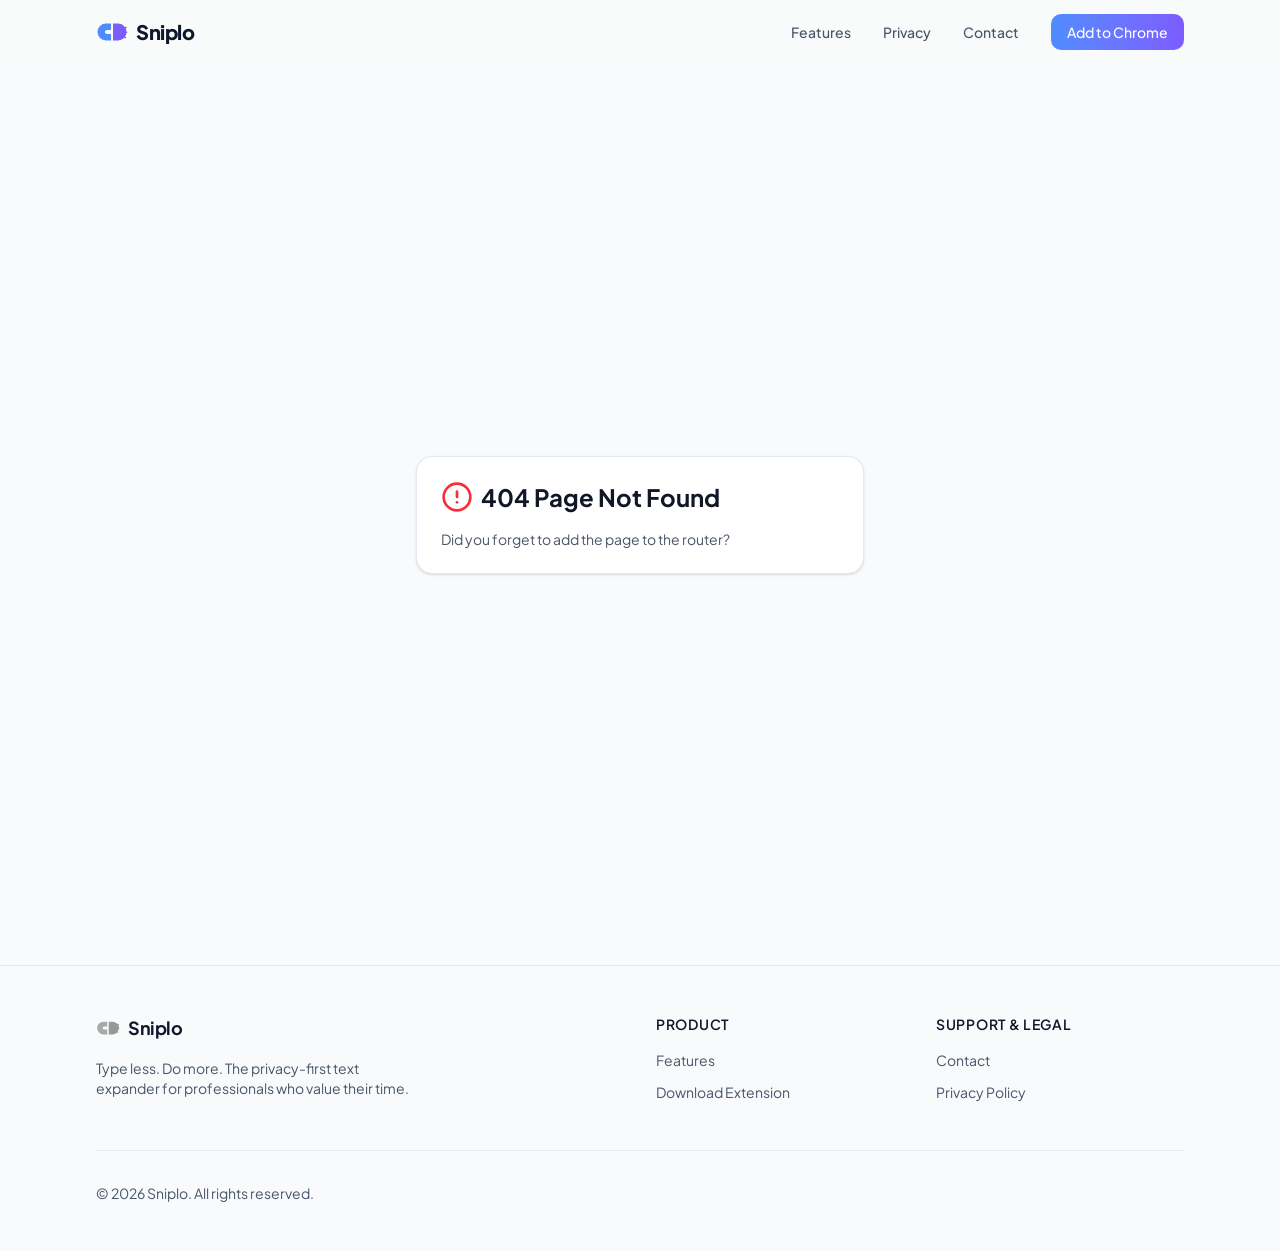
==== index.html @ 0d87cc3e "Update index.html" ====
<!DOCTYPE html>
<html lang="en">
  <head>
    <meta charset="UTF-8" />
    <meta name="viewport" content="width=device-width, initial-scale=1.0, maximum-scale=1" />
    <title>Sniplo — Type Less. Do More.</title>
    <meta name="description" content="Sniplo is a free Chrome extension that expands short text triggers into full snippets — anywhere you type on the web. Save hours of repetitive typing every week." />
    <meta name="robots" content="index, follow" />
    <meta property="og:title" content="Sniplo — Type Less. Do More." />
    <meta property="og:description" content="Sniplo is a free Chrome extension that expands short text triggers into full snippets — anywhere you type on the web." />
    <meta property="og:type" content="website" />
    <meta name="twitter:card" content="summary_large_image" />
    <meta name="twitter:title" content="Sniplo — Type Less. Do More." />
    <meta name="twitter:description" content="Free Chrome text expander. Type short triggers, get full snippets instantly." />
    <link rel="icon" href="/brand/sniplo-favicon.ico" sizes="any" />
    <link rel="icon" type="image/png" href="/brand/sniplo-favicon-32.png" sizes="32x32" />
    <link rel="icon" type="image/png" href="/brand/sniplo-favicon-16.png" sizes="16x16" />
    <script type="module" crossorigin src="/assets/index-DhRENrOq.js"></script>
    <link rel="stylesheet" crossorigin href="/assets/index-UL1Oh5yB.css">
  </head>
  <body>
    <div id="root"></div>
    <!-- Web3Forms Contact Form -->
      <form action="https://api.web3forms.com/submit" method="POST" style="display:none;" id="contact-form">
            <input type="hidden" name="access_key" value="f8fc9e05-91c5-47e6-9755-715720926aa9">
            <input type="hidden" name="subject" value="New Contact Form Submission from Sniplo">
            <input type="hidden" name="from_name" value="Sniplo Contact Form">
        <input type="hidden" name="to_email" value="snaptypesupport@gmail.com">
            <input type="email" name="email" placeholder="Your email" required>
            <textarea name="message" placeholder="Your message" required></textarea>
            <button type="submit">Send</button
      </form
        <script>
              // More robust Web3Forms integration for React contact form
              document.addEventListener('DOMContentLoaded', function() {
                      // Attach to submit buttons and forms dynamically
                      const attachWeb3FormsHandler = () => {
                                // Find all buttons that might be submit buttons
                                document.querySelectorAll('button').forEach(button => {
                                            // Look for buttons with "Send" text
                                            if ((button.textContent.includes('Send') || button.type === 'submit') && !button.hasAttribute('data-web3forms-attached')) {
                                                          button.addEventListener('click', async function(e) {
                                                                          // Look for the closest form or parent form
                                                                          const form = this.closest('form') || document.querySelector('form:not(#contact-form)');
        </script>
  </body>
</html>
---- assets/index-UL1Oh5yB.css ----
@import"https://fonts.googleapis.com/css2?family=Plus+Jakarta+Sans:wght@400;600;700;800&family=JetBrains+Mono:wght@500&display=swap";@layer components;@layer properties{@supports (((-webkit-hyphens:none)) and (not (margin-trim:inline))) or ((-moz-orient:inline) and (not (color:rgb(from red r g b)))){*,:before,:after,::backdrop{--tw-translate-x:0;--tw-translate-y:0;--tw-translate-z:0;--tw-rotate-x:initial;--tw-rotate-y:initial;--tw-rotate-z:initial;--tw-skew-x:initial;--tw-skew-y:initial;--tw-space-y-reverse:0;--tw-space-x-reverse:0;--tw-border-style:solid;--tw-gradient-position:initial;--tw-gradient-from:#0000;--tw-gradient-via:#0000;--tw-gradient-to:#0000;--tw-gradient-stops:initial;--tw-gradient-via-stops:initial;--tw-gradient-from-position:0%;--tw-gradient-via-position:50%;--tw-gradient-to-position:100%;--tw-leading:initial;--tw-font-weight:initial;--tw-tracking:initial;--tw-ordinal:initial;--tw-slashed-zero:initial;--tw-numeric-figure:initial;--tw-numeric-spacing:initial;--tw-numeric-fraction:initial;--tw-shadow:0 0 #0000;--tw-shadow-color:initial;--tw-shadow-alpha:100%;--tw-inset-shadow:0 0 #0000;--tw-inset-shadow-color:initial;--tw-inset-shadow-alpha:100%;--tw-ring-color:initial;--tw-ring-shadow:0 0 #0000;--tw-inset-ring-color:initial;--tw-inset-ring-shadow:0 0 #0000;--tw-ring-inset:initial;--tw-ring-offset-width:0px;--tw-ring-offset-color:#fff;--tw-ring-offset-shadow:0 0 #0000;--tw-outline-style:solid;--tw-blur:initial;--tw-brightness:initial;--tw-contrast:initial;--tw-grayscale:initial;--tw-hue-rotate:initial;--tw-invert:initial;--tw-opacity:initial;--tw-saturate:initial;--tw-sepia:initial;--tw-drop-shadow:initial;--tw-drop-shadow-color:initial;--tw-drop-shadow-alpha:100%;--tw-drop-shadow-size:initial;--tw-backdrop-blur:initial;--tw-backdrop-brightness:initial;--tw-backdrop-contrast:initial;--tw-backdrop-grayscale:initial;--tw-backdrop-hue-rotate:initial;--tw-backdrop-invert:initial;--tw-backdrop-opacity:initial;--tw-backdrop-saturate:initial;--tw-backdrop-sepia:initial;--tw-duration:initial;--tw-ease:initial;--tw-content:"";--tw-animation-delay:0s;--tw-animation-direction:normal;--tw-animation-duration:initial;--tw-animation-fill-mode:none;--tw-animation-iteration-count:1;--tw-enter-blur:0;--tw-enter-opacity:1;--tw-enter-rotate:0;--tw-enter-scale:1;--tw-enter-translate-x:0;--tw-enter-translate-y:0;--tw-exit-blur:0;--tw-exit-opacity:1;--tw-exit-rotate:0;--tw-exit-scale:1;--tw-exit-translate-x:0;--tw-exit-translate-y:0}}}@layer theme{:root,:host{--color-red-50:oklch(97.1% .013 17.38);--color-red-300:oklch(80.8% .114 19.571);--color-red-400:oklch(70.4% .191 22.216);--color-red-500:oklch(63.7% .237 25.331);--color-red-600:oklch(57.7% .245 27.325);--color-yellow-500:oklch(79.5% .184 86.047);--color-green-100:oklch(96.2% .044 156.743);--color-green-500:oklch(72.3% .219 149.579);--color-green-600:oklch(62.7% .194 149.214);--color-gray-50:oklch(98.5% .002 247.839);--color-gray-600:oklch(44.6% .03 256.802);--color-gray-900:oklch(21% .034 264.665);--color-black:#000;--color-white:#fff;--spacing:.25rem;--container-xs:20rem;--container-sm:24rem;--container-md:28rem;--container-lg:32rem;--container-2xl:42rem;--container-3xl:48rem;--container-4xl:56rem;--container-6xl:72rem;--text-xs:.75rem;--text-xs--line-height:calc(1 / .75);--text-sm:.875rem;--text-sm--line-height:calc(1.25 / .875);--text-base:1rem;--text-base--line-height: 1.5 ;--text-lg:1.125rem;--text-lg--line-height:calc(1.75 / 1.125);--text-xl:1.25rem;--text-xl--line-height:calc(1.75 / 1.25);--text-2xl:1.5rem;--text-2xl--line-height:calc(2 / 1.5);--text-3xl:1.875rem;--text-3xl--line-height: 1.2 ;--text-4xl:2.25rem;--text-4xl--line-height:calc(2.5 / 2.25);--text-5xl:3rem;--text-5xl--line-height:1;--text-6xl:3.75rem;--text-6xl--line-height:1;--text-7xl:4.5rem;--text-7xl--line-height:1;--font-weight-normal:400;--font-weight-medium:500;--font-weight-semibold:600;--font-weight-bold:700;--font-weight-extrabold:800;--tracking-tight:-.025em;--tracking-wider:.05em;--tracking-widest:.1em;--leading-snug:1.375;--leading-normal:1.5;--leading-relaxed:1.625;--radius-2xl:1rem;--ease-in-out:cubic-bezier(.4, 0, .2, 1);--animate-spin:spin 1s linear infinite;--animate-pulse:pulse 2s cubic-bezier(.4, 0, .6, 1) infinite;--blur-sm:8px;--blur-md:12px;--aspect-video:16 / 9;--default-transition-duration:.15s;--default-transition-timing-function:cubic-bezier(.4, 0, .2, 1);--default-font-family:var(--app-font-sans);--default-mono-font-family:var(--app-font-mono);--color-border:hsl(var(--border))}}@layer base{*,:after,:before,::backdrop{box-sizing:border-box;border:0 solid;margin:0;padding:0}::file-selector-button{box-sizing:border-box;border:0 solid;margin:0;padding:0}html,:host{-webkit-text-size-adjust:100%;tab-size:4;line-height:1.5;font-family:var(--default-font-family,ui-sans-serif, system-ui, sans-serif, "Apple Color Emoji", "Segoe UI Emoji", "Segoe UI Symbol", "Noto Color Emoji");font-feature-settings:var(--default-font-feature-settings,normal);font-variation-settings:var(--default-font-variation-settings,normal);-webkit-tap-highlight-color:transparent}hr{height:0;color:inherit;border-top-width:1px}abbr:where([title]){-webkit-text-decoration:underline dotted;text-decoration:underline dotted}h1,h2,h3,h4,h5,h6{font-size:inherit;font-weight:inherit}a{color:inherit;-webkit-text-decoration:inherit;text-decoration:inherit}b,strong{font-weight:bolder}code,kbd,samp,pre{font-family:var(--default-mono-font-family,ui-monospace, SFMono-Regular, Menlo, Monaco, Consolas, "Liberation Mono", "Courier New", monospace);font-feature-settings:var(--default-mono-font-feature-settings,normal);font-variation-settings:var(--default-mono-font-variation-settings,normal);font-size:1em}small{font-size:80%}sub,sup{vertical-align:baseline;font-size:75%;line-height:0;position:relative}sub{bottom:-.25em}sup{top:-.5em}table{text-indent:0;border-color:inherit;border-collapse:collapse}:-moz-focusring{outline:auto}progress{vertical-align:baseline}summary{display:list-item}ol,ul,menu{list-style:none}img,svg,video,canvas,audio,iframe,embed,object{vertical-align:middle;display:block}img,video{max-width:100%;height:auto}button,input,select,optgroup,textarea{font:inherit;font-feature-settings:inherit;font-variation-settings:inherit;letter-spacing:inherit;color:inherit;opacity:1;background-color:#0000;border-radius:0}::file-selector-button{font:inherit;font-feature-settings:inherit;font-variation-settings:inherit;letter-spacing:inherit;color:inherit;opacity:1;background-color:#0000;border-radius:0}:where(select:is([multiple],[size])) optgroup{font-weight:bolder}:where(select:is([multiple],[size])) optgroup option{padding-inline-start:20px}::file-selector-button{margin-inline-end:4px}::placeholder{opacity:1}@supports (not ((-webkit-appearance:-apple-pay-button))) or (contain-intrinsic-size:1px){::placeholder{color:currentColor}@supports (color:color-mix(in lab,red,red)){::placeholder{color:color-mix(in oklab,currentcolor 50%,transparent)}}}textarea{resize:vertical}::-webkit-search-decoration{-webkit-appearance:none}::-webkit-date-and-time-value{min-height:1lh;text-align:inherit}::-webkit-datetime-edit{display:inline-flex}::-webkit-datetime-edit-fields-wrapper{padding:0}::-webkit-datetime-edit{padding-block:0}::-webkit-datetime-edit-year-field{padding-block:0}::-webkit-datetime-edit-month-field{padding-block:0}::-webkit-datetime-edit-day-field{padding-block:0}::-webkit-datetime-edit-hour-field{padding-block:0}::-webkit-datetime-edit-minute-field{padding-block:0}::-webkit-datetime-edit-second-field{padding-block:0}::-webkit-datetime-edit-millisecond-field{padding-block:0}::-webkit-datetime-edit-meridiem-field{padding-block:0}::-webkit-calendar-picker-indicator{line-height:1}:-moz-ui-invalid{box-shadow:none}button,input:where([type=button],[type=reset],[type=submit]){appearance:button}::file-selector-button{appearance:button}::-webkit-inner-spin-button{height:auto}::-webkit-outer-spin-button{height:auto}[hidden]:where(:not([hidden=until-found])){display:none!important}*{border-color:hsl(var(--border))}body{background-color:hsl(var(--background));font-family:var(--app-font-sans);color:hsl(var(--foreground));-webkit-font-smoothing:antialiased;-moz-osx-font-smoothing:grayscale}}@layer utilities{.\@container\/field-group{container:field-group/inline-size}.pointer-events-auto{pointer-events:auto}.pointer-events-none{pointer-events:none}.invisible{visibility:hidden}.sr-only{clip-path:inset(50%);white-space:nowrap;border-width:0;width:1px;height:1px;margin:-1px;padding:0;position:absolute;overflow:hidden}.absolute{position:absolute}.fixed{position:fixed}.relative{position:relative}.static{position:static}.sticky{position:sticky}.inset-0{inset:calc(var(--spacing) * 0)}.inset-x-0{inset-inline:calc(var(--spacing) * 0)}.inset-y-0{inset-block:calc(var(--spacing) * 0)}.start{inset-inline-start:var(--spacing)}.-top-12{top:calc(var(--spacing) * -12)}.top-0{top:calc(var(--spacing) * 0)}.top-1\.5{top:calc(var(--spacing) * 1.5)}.top-1\/2{top:50%}.top-2{top:calc(var(--spacing) * 2)}.top-3\.5{top:calc(var(--spacing) * 3.5)}.top-4{top:calc(var(--spacing) * 4)}.top-6{top:calc(var(--spacing) * 6)}.top-24{top:calc(var(--spacing) * 24)}.top-\[1px\]{top:1px}.top-\[50\%\]{top:50%}.top-\[60\%\]{top:60%}.top-full{top:100%}.-right-12{right:calc(var(--spacing) * -12)}.right-0{right:calc(var(--spacing) * 0)}.right-1{right:calc(var(--spacing) * 1)}.right-2{right:calc(var(--spacing) * 2)}.right-3{right:calc(var(--spacing) * 3)}.right-4{right:calc(var(--spacing) * 4)}.-bottom-12{bottom:calc(var(--spacing) * -12)}.bottom-0{bottom:calc(var(--spacing) * 0)}.-left-12{left:calc(var(--spacing) * -12)}.left-0{left:calc(var(--spacing) * 0)}.left-1\/2{left:50%}.left-2{left:calc(var(--spacing) * 2)}.left-8{left:calc(var(--spacing) * 8)}.left-\[50\%\]{left:50%}.-z-10{z-index:-10}.z-10{z-index:10}.z-20{z-index:20}.z-50{z-index:50}.z-\[1\]{z-index:1}.z-\[100\]{z-index:100}.order-first{order:-9999}.order-last{order:9999}.col-span-1{grid-column:span 1/span 1}.\!m-0{margin:calc(var(--spacing) * 0)!important}.-mx-1{margin-inline:calc(var(--spacing) * -1)}.mx-2{margin-inline:calc(var(--spacing) * 2)}.mx-3\.5{margin-inline:calc(var(--spacing) * 3.5)}.mx-4{margin-inline:calc(var(--spacing) * 4)}.mx-auto{margin-inline:auto}.-my-2{margin-block:calc(var(--spacing) * -2)}.my-0{margin-block:calc(var(--spacing) * 0)}.my-0\.5{margin-block:calc(var(--spacing) * .5)}.my-1{margin-block:calc(var(--spacing) * 1)}.prose{color:var(--tw-prose-body);max-width:65ch}.prose :where(p):not(:where([class~=not-prose],[class~=not-prose] *)){margin-top:1.25em;margin-bottom:1.25em}.prose :where([class~=lead]):not(:where([class~=not-prose],[class~=not-prose] *)){color:var(--tw-prose-lead);margin-top:1.2em;margin-bottom:1.2em;font-size:1.25em;line-height:1.6}.prose :where(a):not(:where([class~=not-prose],[class~=not-prose] *)){color:var(--tw-prose-links);font-weight:500;text-decoration:underline}.prose :where(strong):not(:where([class~=not-prose],[class~=not-prose] *)){color:var(--tw-prose-bold);font-weight:600}.prose :where(a strong):not(:where([class~=not-prose],[class~=not-prose] *)),.prose :where(blockquote strong):not(:where([class~=not-prose],[class~=not-prose] *)),.prose :where(thead th strong):not(:where([class~=not-prose],[class~=not-prose] *)){color:inherit}.prose :where(ol):not(:where([class~=not-prose],[class~=not-prose] *)){margin-top:1.25em;margin-bottom:1.25em;padding-inline-start:1.625em;list-style-type:decimal}.prose :where(ol[type=A]):not(:where([class~=not-prose],[class~=not-prose] *)){list-style-type:upper-alpha}.prose :where(ol[type=a]):not(:where([class~=not-prose],[class~=not-prose] *)){list-style-type:lower-alpha}.prose :where(ol[type=A s]):not(:where([class~=not-prose],[class~=not-prose] *)){list-style-type:upper-alpha}.prose :where(ol[type=a s]):not(:where([class~=not-prose],[class~=not-prose] *)){list-style-type:lower-alpha}.prose :where(ol[type=I]):not(:where([class~=not-prose],[class~=not-prose] *)){list-style-type:upper-roman}.prose :where(ol[type=i]):not(:where([class~=not-prose],[class~=not-prose] *)){list-style-type:lower-roman}.prose :where(ol[type=I s]):not(:where([class~=not-prose],[class~=not-prose] *)){list-style-type:upper-roman}.prose :where(ol[type=i s]):not(:where([class~=not-prose],[class~=not-prose] *)){list-style-type:lower-roman}.prose :where(ol[type="1"]):not(:where([class~=not-prose],[class~=not-prose] *)){list-style-type:decimal}.prose :where(ul):not(:where([class~=not-prose],[class~=not-prose] *)){margin-top:1.25em;margin-bottom:1.25em;padding-inline-start:1.625em;list-style-type:disc}.prose :where(ol>li):not(:where([class~=not-prose],[class~=not-prose] *))::marker{color:var(--tw-prose-counters);font-weight:400}.prose :where(ul>li):not(:where([class~=not-prose],[class~=not-prose] *))::marker{color:var(--tw-prose-bullets)}.prose :where(dt):not(:where([class~=not-prose],[class~=not-prose] *)){color:var(--tw-prose-headings);margin-top:1.25em;font-weight:600}.prose :where(hr):not(:where([class~=not-prose],[class~=not-prose] *)){border-color:var(--tw-prose-hr);border-top-width:1px;margin-top:3em;margin-bottom:3em}.prose :where(blockquote):not(:where([class~=not-prose],[class~=not-prose] *)){color:var(--tw-prose-quotes);border-inline-start-width:.25rem;border-inline-start-color:var(--tw-prose-quote-borders);quotes:"“""”""‘""’";margin-top:1.6em;margin-bottom:1.6em;padding-inline-start:1em;font-style:italic;font-weight:500}.prose :where(blockquote p:first-of-type):not(:where([class~=not-prose],[class~=not-prose] *)):before{content:open-quote}.prose :where(blockquote p:last-of-type):not(:where([class~=not-prose],[class~=not-prose] *)):after{content:close-quote}.prose :where(h1):not(:where([class~=not-prose],[class~=not-prose] *)){color:var(--tw-prose-headings);margin-top:0;margin-bottom:.888889em;font-size:2.25em;font-weight:800;line-height:1.11111}.prose :where(h1 strong):not(:where([class~=not-prose],[class~=not-prose] *)){color:inherit;font-weight:900}.prose :where(h2):not(:where([class~=not-prose],[class~=not-prose] *)){color:var(--tw-prose-headings);margin-top:2em;margin-bottom:1em;font-size:1.5em;font-weight:700;line-height:1.33333}.prose :where(h2 strong):not(:where([class~=not-prose],[class~=not-prose] *)){color:inherit;font-weight:800}.prose :where(h3):not(:where([class~=not-prose],[class~=not-prose] *)){color:var(--tw-prose-headings);margin-top:1.6em;margin-bottom:.6em;font-size:1.25em;font-weight:600;line-height:1.6}.prose :where(h3 strong):not(:where([class~=not-prose],[class~=not-prose] *)){color:inherit;font-weight:700}.prose :where(h4):not(:where([class~=not-prose],[class~=not-prose] *)){color:var(--tw-prose-headings);margin-top:1.5em;margin-bottom:.5em;font-weight:600;line-height:1.5}.prose :where(h4 strong):not(:where([class~=not-prose],[class~=not-prose] *)){color:inherit;font-weight:700}.prose :where(img):not(:where([class~=not-prose],[class~=not-prose] *)){margin-top:2em;margin-bottom:2em}.prose :where(picture):not(:where([class~=not-prose],[class~=not-prose] *)){margin-top:2em;margin-bottom:2em;display:block}.prose :where(video):not(:where([class~=not-prose],[class~=not-prose] *)){margin-top:2em;margin-bottom:2em}.prose :where(kbd):not(:where([class~=not-prose],[class~=not-prose] *)){color:var(--tw-prose-kbd);box-shadow:0 0 0 1px var(--tw-prose-kbd-shadows),0 3px 0 var(--tw-prose-kbd-shadows);padding-top:.1875em;padding-inline-end:.375em;padding-bottom:.1875em;border-radius:.3125rem;padding-inline-start:.375em;font-family:inherit;font-size:.875em;font-weight:500}.prose :where(code):not(:where([class~=not-prose],[class~=not-prose] *)){color:var(--tw-prose-code);font-size:.875em;font-weight:600}.prose :where(code):not(:where([class~=not-prose],[class~=not-prose] *)):before,.prose :where(code):not(:where([class~=not-prose],[class~=not-prose] *)):after{content:"`"}.prose :where(a code):not(:where([class~=not-prose],[class~=not-prose] *)),.prose :where(h1 code):not(:where([class~=not-prose],[class~=not-prose] *)){color:inherit}.prose :where(h2 code):not(:where([class~=not-prose],[class~=not-prose] *)){color:inherit;font-size:.875em}.prose :where(h3 code):not(:where([class~=not-prose],[class~=not-prose] *)){color:inherit;font-size:.9em}.prose :where(h4 code):not(:where([class~=not-prose],[class~=not-prose] *)),.prose :where(blockquote code):not(:where([class~=not-prose],[class~=not-prose] *)),.prose :where(thead th code):not(:where([class~=not-prose],[class~=not-prose] *)){color:inherit}.prose :where(pre):not(:where([class~=not-prose],[class~=not-prose] *)){color:var(--tw-prose-pre-code);background-color:var(--tw-prose-pre-bg);padding-top:.857143em;padding-inline-end:1.14286em;padding-bottom:.857143em;border-radius:.375rem;margin-top:1.71429em;margin-bottom:1.71429em;padding-inline-start:1.14286em;font-size:.875em;font-weight:400;line-height:1.71429;overflow-x:auto}.prose :where(pre code):not(:where([class~=not-prose],[class~=not-prose] *)){font-weight:inherit;color:inherit;font-size:inherit;font-family:inherit;line-height:inherit;background-color:#0000;border-width:0;border-radius:0;padding:0}.prose :where(pre code):not(:where([class~=not-prose],[class~=not-prose] *)):before,.prose :where(pre code):not(:where([class~=not-prose],[class~=not-prose] *)):after{content:none}.prose :where(table):not(:where([class~=not-prose],[class~=not-prose] *)){table-layout:auto;width:100%;margin-top:2em;margin-bottom:2em;font-size:.875em;line-height:1.71429}.prose :where(thead):not(:where([class~=not-prose],[class~=not-prose] *)){border-bottom-width:1px;border-bottom-color:var(--tw-prose-th-borders)}.prose :where(thead th):not(:where([class~=not-prose],[class~=not-prose] *)){color:var(--tw-prose-headings);vertical-align:bottom;padding-inline-end:.571429em;padding-bottom:.571429em;padding-inline-start:.571429em;font-weight:600}.prose :where(tbody tr):not(:where([class~=not-prose],[class~=not-prose] *)){border-bottom-width:1px;border-bottom-color:var(--tw-prose-td-borders)}.prose :where(tbody tr:last-child):not(:where([class~=not-prose],[class~=not-prose] *)){border-bottom-width:0}.prose :where(tbody td):not(:where([class~=not-prose],[class~=not-prose] *)){vertical-align:baseline}.prose :where(tfoot):not(:where([class~=not-prose],[class~=not-prose] *)){border-top-width:1px;border-top-color:var(--tw-prose-th-borders)}.prose :where(tfoot td):not(:where([class~=not-prose],[class~=not-prose] *)){vertical-align:top}.prose :where(th,td):not(:where([class~=not-prose],[class~=not-prose] *)){text-align:start}.prose :where(figure>*):not(:where([class~=not-prose],[class~=not-prose] *)){margin-top:0;margin-bottom:0}.prose :where(figcaption):not(:where([class~=not-prose],[class~=not-prose] *)){color:var(--tw-prose-captions);margin-top:.857143em;font-size:.875em;line-height:1.42857}.prose{--tw-prose-body:oklch(37.3% .034 259.733);--tw-prose-headings:oklch(21% .034 264.665);--tw-prose-lead:oklch(44.6% .03 256.802);--tw-prose-links:oklch(21% .034 264.665);--tw-prose-bold:oklch(21% .034 264.665);--tw-prose-counters:oklch(55.1% .027 264.364);--tw-prose-bullets:oklch(87.2% .01 258.338);--tw-prose-hr:oklch(92.8% .006 264.531);--tw-prose-quotes:oklch(21% .034 264.665);--tw-prose-quote-borders:oklch(92.8% .006 264.531);--tw-prose-captions:oklch(55.1% .027 264.364);--tw-prose-kbd:oklch(21% .034 264.665);--tw-prose-kbd-shadows:oklab(21% -.00316127 -.0338527/.1);--tw-prose-code:oklch(21% .034 264.665);--tw-prose-pre-code:oklch(92.8% .006 264.531);--tw-prose-pre-bg:oklch(27.8% .033 256.848);--tw-prose-th-borders:oklch(87.2% .01 258.338);--tw-prose-td-borders:oklch(92.8% .006 264.531);--tw-prose-invert-body:oklch(87.2% .01 258.338);--tw-prose-invert-headings:#fff;--tw-prose-invert-lead:oklch(70.7% .022 261.325);--tw-prose-invert-links:#fff;--tw-prose-invert-bold:#fff;--tw-prose-invert-counters:oklch(70.7% .022 261.325);--tw-prose-invert-bullets:oklch(44.6% .03 256.802);--tw-prose-invert-hr:oklch(37.3% .034 259.733);--tw-prose-invert-quotes:oklch(96.7% .003 264.542);--tw-prose-invert-quote-borders:oklch(37.3% .034 259.733);--tw-prose-invert-captions:oklch(70.7% .022 261.325);--tw-prose-invert-kbd:#fff;--tw-prose-invert-kbd-shadows:#ffffff1a;--tw-prose-invert-code:#fff;--tw-prose-invert-pre-code:oklch(87.2% .01 258.338);--tw-prose-invert-pre-bg:#00000080;--tw-prose-invert-th-borders:oklch(44.6% .03 256.802);--tw-prose-invert-td-borders:oklch(37.3% .034 259.733);font-size:1rem;line-height:1.75}.prose :where(picture>img):not(:where([class~=not-prose],[class~=not-prose] *)){margin-top:0;margin-bottom:0}.prose :where(li):not(:where([class~=not-prose],[class~=not-prose] *)){margin-top:.5em;margin-bottom:.5em}.prose :where(ol>li):not(:where([class~=not-prose],[class~=not-prose] *)),.prose :where(ul>li):not(:where([class~=not-prose],[class~=not-prose] *)){padding-inline-start:.375em}.prose :where(.prose>ul>li p):not(:where([class~=not-prose],[class~=not-prose] *)){margin-top:.75em;margin-bottom:.75em}.prose :where(.prose>ul>li>p:first-child):not(:where([class~=not-prose],[class~=not-prose] *)){margin-top:1.25em}.prose :where(.prose>ul>li>p:last-child):not(:where([class~=not-prose],[class~=not-prose] *)){margin-bottom:1.25em}.prose :where(.prose>ol>li>p:first-child):not(:where([class~=not-prose],[class~=not-prose] *)){margin-top:1.25em}.prose :where(.prose>ol>li>p:last-child):not(:where([class~=not-prose],[class~=not-prose] *)){margin-bottom:1.25em}.prose :where(ul ul,ul ol,ol ul,ol ol):not(:where([class~=not-prose],[class~=not-prose] *)){margin-top:.75em;margin-bottom:.75em}.prose :where(dl):not(:where([class~=not-prose],[class~=not-prose] *)){margin-top:1.25em;margin-bottom:1.25em}.prose :where(dd):not(:where([class~=not-prose],[class~=not-prose] *)){margin-top:.5em;padding-inline-start:1.625em}.prose :where(hr+*):not(:where([class~=not-prose],[class~=not-prose] *)),.prose :where(h2+*):not(:where([class~=not-prose],[class~=not-prose] *)),.prose :where(h3+*):not(:where([class~=not-prose],[class~=not-prose] *)),.prose :where(h4+*):not(:where([class~=not-prose],[class~=not-prose] *)){margin-top:0}.prose :where(thead th:first-child):not(:where([class~=not-prose],[class~=not-prose] *)){padding-inline-start:0}.prose :where(thead th:last-child):not(:where([class~=not-prose],[class~=not-prose] *)){padding-inline-end:0}.prose :where(tbody td,tfoot td):not(:where([class~=not-prose],[class~=not-prose] *)){padding-top:.571429em;padding-inline-end:.571429em;padding-bottom:.571429em;padding-inline-start:.571429em}.prose :where(tbody td:first-child,tfoot td:first-child):not(:where([class~=not-prose],[class~=not-prose] *)){padding-inline-start:0}.prose :where(tbody td:last-child,tfoot td:last-child):not(:where([class~=not-prose],[class~=not-prose] *)){padding-inline-end:0}.prose :where(figure):not(:where([class~=not-prose],[class~=not-prose] *)){margin-top:2em;margin-bottom:2em}.prose :where(.prose>:first-child):not(:where([class~=not-prose],[class~=not-prose] *)){margin-top:0}.prose :where(.prose>:last-child):not(:where([class~=not-prose],[class~=not-prose] *)){margin-bottom:0}.-mt-4{margin-top:calc(var(--spacing) * -4)}.mt-0{margin-top:calc(var(--spacing) * 0)}.mt-1\.5{margin-top:calc(var(--spacing) * 1.5)}.mt-2{margin-top:calc(var(--spacing) * 2)}.mt-4{margin-top:calc(var(--spacing) * 4)}.mt-8{margin-top:calc(var(--spacing) * 8)}.mt-12{margin-top:calc(var(--spacing) * 12)}.mt-20{margin-top:calc(var(--spacing) * 20)}.mt-24{margin-top:calc(var(--spacing) * 24)}.mt-auto{margin-top:auto}.mr-1\.5{margin-right:calc(var(--spacing) * 1.5)}.mr-2{margin-right:calc(var(--spacing) * 2)}.mb-1{margin-bottom:calc(var(--spacing) * 1)}.mb-2{margin-bottom:calc(var(--spacing) * 2)}.mb-3{margin-bottom:calc(var(--spacing) * 3)}.mb-4{margin-bottom:calc(var(--spacing) * 4)}.mb-6{margin-bottom:calc(var(--spacing) * 6)}.mb-8{margin-bottom:calc(var(--spacing) * 8)}.mb-10{margin-bottom:calc(var(--spacing) * 10)}.mb-16{margin-bottom:calc(var(--spacing) * 16)}.mb-20{margin-bottom:calc(var(--spacing) * 20)}.-ml-4{margin-left:calc(var(--spacing) * -4)}.ml-0\.5{margin-left:calc(var(--spacing) * .5)}.ml-1{margin-left:calc(var(--spacing) * 1)}.ml-2{margin-left:calc(var(--spacing) * 2)}.ml-4{margin-left:calc(var(--spacing) * 4)}.ml-auto{margin-left:auto}.line-clamp-2{-webkit-line-clamp:2;-webkit-box-orient:vertical;display:-webkit-box;overflow:hidden}.block{display:block}.flex{display:flex}.grid{display:grid}.hidden{display:none}.inline{display:inline}.inline-block{display:inline-block}.inline-flex{display:inline-flex}.table{display:table}.aspect-square{aspect-ratio:1}.aspect-video{aspect-ratio:var(--aspect-video)}.size-4{width:calc(var(--spacing) * 4);height:calc(var(--spacing) * 4)}.size-6{width:calc(var(--spacing) * 6);height:calc(var(--spacing) * 6)}.size-8{width:calc(var(--spacing) * 8);height:calc(var(--spacing) * 8)}.size-10{width:calc(var(--spacing) * 10);height:calc(var(--spacing) * 10)}.size-\[--cell-size\]{width:--cell-size;height:--cell-size}.h-1\.5{height:calc(var(--spacing) * 1.5)}.h-2{height:calc(var(--spacing) * 2)}.h-2\.5{height:calc(var(--spacing) * 2.5)}.h-3{height:calc(var(--spacing) * 3)}.h-3\.5{height:calc(var(--spacing) * 3.5)}.h-4{height:calc(var(--spacing) * 4)}.h-5{height:calc(var(--spacing) * 5)}.h-6{height:calc(var(--spacing) * 6)}.h-7{height:calc(var(--spacing) * 7)}.h-8{height:calc(var(--spacing) * 8)}.h-9{height:calc(var(--spacing) * 9)}.h-10{height:calc(var(--spacing) * 10)}.h-12{height:calc(var(--spacing) * 12)}.h-14{height:calc(var(--spacing) * 14)}.h-16{height:calc(var(--spacing) * 16)}.h-\[--cell-size\]{height:--cell-size}.h-\[1px\]{height:1px}.h-\[280px\]{height:280px}.h-\[var\(--radix-navigation-menu-viewport-height\)\]{height:var(--radix-navigation-menu-viewport-height)}.h-\[var\(--radix-select-trigger-height\)\]{height:var(--radix-select-trigger-height)}.h-auto{height:auto}.h-full{height:100%}.h-px{height:1px}.h-svh{height:100svh}.max-h-\[--radix-context-menu-content-available-height\]{max-height:--radix-context-menu-content-available-height}.max-h-\[--radix-select-content-available-height\]{max-height:--radix-select-content-available-height}.max-h-\[300px\]{max-height:300px}.max-h-\[var\(--radix-dropdown-menu-content-available-height\)\]{max-height:var(--radix-dropdown-menu-content-available-height)}.max-h-screen{max-height:100vh}.min-h-0{min-height:calc(var(--spacing) * 0)}.min-h-8{min-height:calc(var(--spacing) * 8)}.min-h-9{min-height:calc(var(--spacing) * 9)}.min-h-10{min-height:calc(var(--spacing) * 10)}.min-h-\[60px\]{min-height:60px}.min-h-\[150px\]{min-height:150px}.min-h-screen{min-height:100vh}.min-h-svh{min-height:100svh}.w-0{width:calc(var(--spacing) * 0)}.w-1{width:calc(var(--spacing) * 1)}.w-2{width:calc(var(--spacing) * 2)}.w-2\.5{width:calc(var(--spacing) * 2.5)}.w-3{width:calc(var(--spacing) * 3)}.w-3\.5{width:calc(var(--spacing) * 3.5)}.w-3\/4{width:75%}.w-4{width:calc(var(--spacing) * 4)}.w-5{width:calc(var(--spacing) * 5)}.w-6{width:calc(var(--spacing) * 6)}.w-7{width:calc(var(--spacing) * 7)}.w-8{width:calc(var(--spacing) * 8)}.w-9{width:calc(var(--spacing) * 9)}.w-10{width:calc(var(--spacing) * 10)}.w-12{width:calc(var(--spacing) * 12)}.w-16{width:calc(var(--spacing) * 16)}.w-64{width:calc(var(--spacing) * 64)}.w-72{width:calc(var(--spacing) * 72)}.w-\[--cell-size\]{width:--cell-size}.w-\[1px\]{width:1px}.w-\[100px\]{width:100px}.w-\[var\(--sidebar-width\)\]{width:var(--sidebar-width)}.w-auto{width:auto}.w-fit{width:fit-content}.w-full{width:100%}.w-max{width:max-content}.w-px{width:1px}.max-w-2xl{max-width:var(--container-2xl)}.max-w-3xl{max-width:var(--container-3xl)}.max-w-4xl{max-width:var(--container-4xl)}.max-w-6xl{max-width:var(--container-6xl)}.max-w-\[var\(--skeleton-width\)\]{max-width:var(--skeleton-width)}.max-w-lg{max-width:var(--container-lg)}.max-w-max{max-width:max-content}.max-w-md{max-width:var(--container-md)}.max-w-none{max-width:none}.max-w-sm{max-width:var(--container-sm)}.max-w-xs{max-width:var(--container-xs)}.min-w-0{min-width:calc(var(--spacing) * 0)}.min-w-5{min-width:calc(var(--spacing) * 5)}.min-w-8{min-width:calc(var(--spacing) * 8)}.min-w-9{min-width:calc(var(--spacing) * 9)}.min-w-10{min-width:calc(var(--spacing) * 10)}.min-w-\[--cell-size\]{min-width:--cell-size}.min-w-\[8rem\]{min-width:8rem}.min-w-\[12rem\]{min-width:12rem}.min-w-\[var\(--radix-select-trigger-width\)\]{min-width:var(--radix-select-trigger-width)}.flex-1{flex:1}.flex-shrink-0,.shrink-0{flex-shrink:0}.grow{flex-grow:1}.grow-0{flex-grow:0}.basis-full{flex-basis:100%}.caption-bottom{caption-side:bottom}.border-collapse{border-collapse:collapse}.origin-\[--radix-context-menu-content-transform-origin\]{transform-origin:--radix-context-menu-content-transform-origin}.origin-\[--radix-dropdown-menu-content-transform-origin\]{transform-origin:--radix-dropdown-menu-content-transform-origin}.origin-\[--radix-hover-card-content-transform-origin\]{transform-origin:--radix-hover-card-content-transform-origin}.origin-\[--radix-menubar-content-transform-origin\]{transform-origin:--radix-menubar-content-transform-origin}.origin-\[--radix-popover-content-transform-origin\]{transform-origin:--radix-popover-content-transform-origin}.origin-\[--radix-select-content-transform-origin\]{transform-origin:--radix-select-content-transform-origin}.origin-\[--radix-tooltip-content-transform-origin\]{transform-origin:--radix-tooltip-content-transform-origin}.-translate-x-1\/2{--tw-translate-x: -50% ;translate:var(--tw-translate-x) var(--tw-translate-y)}.-translate-x-px{--tw-translate-x:-1px;translate:var(--tw-translate-x) var(--tw-translate-y)}.translate-x-\[-50\%\]{--tw-translate-x:-50%;translate:var(--tw-translate-x) var(--tw-translate-y)}.translate-x-px{--tw-translate-x:1px;translate:var(--tw-translate-x) var(--tw-translate-y)}.-translate-y-1\/2{--tw-translate-y: -50% ;translate:var(--tw-translate-x) var(--tw-translate-y)}.translate-y-\[-50\%\]{--tw-translate-y:-50%;translate:var(--tw-translate-x) var(--tw-translate-y)}.rotate-45{rotate:45deg}.rotate-90{rotate:90deg}.transform{transform:var(--tw-rotate-x,) var(--tw-rotate-y,) var(--tw-rotate-z,) var(--tw-skew-x,) var(--tw-skew-y,)}.animate-caret-blink{animation:1.25s ease-out infinite caret-blink}.animate-in{animation:enter var(--tw-animation-duration,var(--tw-duration,.15s))var(--tw-ease,ease)var(--tw-animation-delay,0s)var(--tw-animation-iteration-count,1)var(--tw-animation-direction,normal)var(--tw-animation-fill-mode,none)}.animate-pulse{animation:var(--animate-pulse)}.animate-spin{animation:var(--animate-spin)}.cursor-default{cursor:default}.cursor-pointer{cursor:pointer}.cursor-text{cursor:text}.touch-none{touch-action:none}.resize-none{resize:none}.resize-y{resize:vertical}.scroll-mt-24{scroll-margin-top:calc(var(--spacing) * 24)}.list-disc{list-style-type:disc}.list-none{list-style-type:none}.grid-cols-1{grid-template-columns:repeat(1,minmax(0,1fr))}.flex-col{flex-direction:column}.flex-col-reverse{flex-direction:column-reverse}.flex-row{flex-direction:row}.flex-wrap{flex-wrap:wrap}.place-content-center{place-content:center}.items-center{align-items:center}.items-end{align-items:flex-end}.items-start{align-items:flex-start}.items-stretch{align-items:stretch}.justify-between{justify-content:space-between}.justify-center{justify-content:center}.justify-start{justify-content:flex-start}.gap-1{gap:calc(var(--spacing) * 1)}.gap-1\.5{gap:calc(var(--spacing) * 1.5)}.gap-2{gap:calc(var(--spacing) * 2)}.gap-2\.5{gap:calc(var(--spacing) * 2.5)}.gap-3{gap:calc(var(--spacing) * 3)}.gap-4{gap:calc(var(--spacing) * 4)}.gap-6{gap:calc(var(--spacing) * 6)}.gap-7{gap:calc(var(--spacing) * 7)}.gap-8{gap:calc(var(--spacing) * 8)}.gap-12{gap:calc(var(--spacing) * 12)}.gap-16{gap:calc(var(--spacing) * 16)}:where(.space-y-1\.5>:not(:last-child)){--tw-space-y-reverse:0;margin-block-start:calc(calc(var(--spacing) * 1.5) * var(--tw-space-y-reverse));margin-block-end:calc(calc(var(--spacing) * 1.5) * calc(1 - var(--tw-space-y-reverse)))}:where(.space-y-2>:not(:last-child)){--tw-space-y-reverse:0;margin-block-start:calc(calc(var(--spacing) * 2) * var(--tw-space-y-reverse));margin-block-end:calc(calc(var(--spacing) * 2) * calc(1 - var(--tw-space-y-reverse)))}:where(.space-y-3>:not(:last-child)){--tw-space-y-reverse:0;margin-block-start:calc(calc(var(--spacing) * 3) * var(--tw-space-y-reverse));margin-block-end:calc(calc(var(--spacing) * 3) * calc(1 - var(--tw-space-y-reverse)))}:where(.space-y-4>:not(:last-child)){--tw-space-y-reverse:0;margin-block-start:calc(calc(var(--spacing) * 4) * var(--tw-space-y-reverse));margin-block-end:calc(calc(var(--spacing) * 4) * calc(1 - var(--tw-space-y-reverse)))}:where(.space-y-6>:not(:last-child)){--tw-space-y-reverse:0;margin-block-start:calc(calc(var(--spacing) * 6) * var(--tw-space-y-reverse));margin-block-end:calc(calc(var(--spacing) * 6) * calc(1 - var(--tw-space-y-reverse)))}:where(.space-x-1>:not(:last-child)){--tw-space-x-reverse:0;margin-inline-start:calc(calc(var(--spacing) * 1) * var(--tw-space-x-reverse));margin-inline-end:calc(calc(var(--spacing) * 1) * calc(1 - var(--tw-space-x-reverse)))}:where(.space-x-4>:not(:last-child)){--tw-space-x-reverse:0;margin-inline-start:calc(calc(var(--spacing) * 4) * var(--tw-space-x-reverse));margin-inline-end:calc(calc(var(--spacing) * 4) * calc(1 - var(--tw-space-x-reverse)))}.self-stretch{align-self:stretch}.truncate{text-overflow:ellipsis;white-space:nowrap;overflow:hidden}.overflow-auto{overflow:auto}.overflow-hidden{overflow:hidden}.overflow-x-hidden{overflow-x:hidden}.overflow-y-auto{overflow-y:auto}.rounded-2xl{border-radius:var(--radius-2xl)}.rounded-\[2px\]{border-radius:2px}.rounded-\[calc\(var\(--radius\)-5px\)\]{border-radius:calc(var(--radius) - 5px)}.rounded-\[inherit\]{border-radius:inherit}.rounded-full{border-radius:3.40282e38px}.rounded-lg{border-radius:var(--radius)}.rounded-md{border-radius:calc(var(--radius) - 2px)}.rounded-none{border-radius:0}.rounded-sm{border-radius:calc(var(--radius) - 4px)}.rounded-xl{border-radius:calc(var(--radius) + 4px)}.rounded-t-\[10px\]{border-top-left-radius:10px;border-top-right-radius:10px}.rounded-l-md{border-top-left-radius:calc(var(--radius) - 2px);border-bottom-left-radius:calc(var(--radius) - 2px)}.rounded-tl-sm{border-top-left-radius:calc(var(--radius) - 4px)}.rounded-r-md{border-top-right-radius:calc(var(--radius) - 2px);border-bottom-right-radius:calc(var(--radius) - 2px)}.border{border-style:var(--tw-border-style);border-width:1px}.border-0{border-style:var(--tw-border-style);border-width:0}.border-2{border-style:var(--tw-border-style);border-width:2px}.border-\[1\.5px\]{border-style:var(--tw-border-style);border-width:1.5px}.border-y{border-block-style:var(--tw-border-style);border-block-width:1px}.border-t{border-top-style:var(--tw-border-style);border-top-width:1px}.border-r{border-right-style:var(--tw-border-style);border-right-width:1px}.border-b{border-bottom-style:var(--tw-border-style);border-bottom-width:1px}.border-l{border-left-style:var(--tw-border-style);border-left-width:1px}.border-dashed{--tw-border-style:dashed;border-style:dashed}.\[border-color\:var\(--badge-outline\)\]{border-color:var(--badge-outline)}.\[border-color\:var\(--button-outline\)\]{border-color:var(--button-outline)}.border-\[--color-border\]{border-color:--color-border}.border-border,.border-border\/50{border-color:hsl(var(--border))}@supports (color:color-mix(in lab,red,red)){.border-border\/50{border-color:color-mix(in oklab,hsl(var(--border)) 50%,transparent)}}.border-destructive{border-color:hsl(var(--destructive))}.border-destructive-border{border-color:var(--destructive-border)}.border-destructive\/50{border-color:hsl(var(--destructive))}@supports (color:color-mix(in lab,red,red)){.border-destructive\/50{border-color:color-mix(in oklab,hsl(var(--destructive)) 50%,transparent)}}.border-input{border-color:hsl(var(--input))}.border-primary{border-color:hsl(var(--primary))}.border-primary-border{border-color:var(--primary-border)}.border-primary\/50{border-color:hsl(var(--primary))}@supports (color:color-mix(in lab,red,red)){.border-primary\/50{border-color:color-mix(in oklab,hsl(var(--primary)) 50%,transparent)}}.border-secondary-border{border-color:var(--secondary-border)}.border-transparent{border-color:#0000}.border-white\/10{border-color:#ffffff1a}@supports (color:color-mix(in lab,red,red)){.border-white\/10{border-color:color-mix(in oklab,var(--color-white) 10%,transparent)}}.border-t-transparent{border-top-color:#0000}.border-l-transparent{border-left-color:#0000}.bg-\[--color-bg\]{background-color:--color-bg}.bg-accent{background-color:hsl(var(--accent))}.bg-background,.bg-background\/50{background-color:hsl(var(--background))}@supports (color:color-mix(in lab,red,red)){.bg-background\/50{background-color:color-mix(in oklab,hsl(var(--background)) 50%,transparent)}}.bg-background\/80{background-color:hsl(var(--background))}@supports (color:color-mix(in lab,red,red)){.bg-background\/80{background-color:color-mix(in oklab,hsl(var(--background)) 80%,transparent)}}.bg-black\/80{background-color:#000c}@supports (color:color-mix(in lab,red,red)){.bg-black\/80{background-color:color-mix(in oklab,var(--color-black) 80%,transparent)}}.bg-border{background-color:hsl(var(--border))}.bg-card{background-color:hsl(var(--card))}.bg-destructive{background-color:hsl(var(--destructive))}.bg-foreground{background-color:hsl(var(--foreground))}.bg-gray-50{background-color:var(--color-gray-50)}.bg-green-100{background-color:var(--color-green-100)}.bg-green-500\/20{background-color:#00c75833}@supports (color:color-mix(in lab,red,red)){.bg-green-500\/20{background-color:color-mix(in oklab,var(--color-green-500) 20%,transparent)}}.bg-input{background-color:hsl(var(--input))}.bg-muted,.bg-muted\/30{background-color:hsl(var(--muted))}@supports (color:color-mix(in lab,red,red)){.bg-muted\/30{background-color:color-mix(in oklab,hsl(var(--muted)) 30%,transparent)}}.bg-muted\/50{background-color:hsl(var(--muted))}@supports (color:color-mix(in lab,red,red)){.bg-muted\/50{background-color:color-mix(in oklab,hsl(var(--muted)) 50%,transparent)}}.bg-popover{background-color:hsl(var(--popover))}.bg-primary,.bg-primary\/10{background-color:hsl(var(--primary))}@supports (color:color-mix(in lab,red,red)){.bg-primary\/10{background-color:color-mix(in oklab,hsl(var(--primary)) 10%,transparent)}}.bg-primary\/20{background-color:hsl(var(--primary))}@supports (color:color-mix(in lab,red,red)){.bg-primary\/20{background-color:color-mix(in oklab,hsl(var(--primary)) 20%,transparent)}}.bg-red-500\/20{background-color:#fb2c3633}@supports (color:color-mix(in lab,red,red)){.bg-red-500\/20{background-color:color-mix(in oklab,var(--color-red-500) 20%,transparent)}}.bg-secondary,.bg-secondary\/10{background-color:hsl(var(--secondary))}@supports (color:color-mix(in lab,red,red)){.bg-secondary\/10{background-color:color-mix(in oklab,hsl(var(--secondary)) 10%,transparent)}}.bg-transparent{background-color:#0000}.bg-yellow-500\/20{background-color:#edb20033}@supports (color:color-mix(in lab,red,red)){.bg-yellow-500\/20{background-color:color-mix(in oklab,var(--color-yellow-500) 20%,transparent)}}.bg-gradient-to-r{--tw-gradient-position:to right in oklab;background-image:linear-gradient(var(--tw-gradient-stops))}.bg-\[radial-gradient\(ellipse_at_top_right\,_var\(--tw-gradient-stops\)\)\]{background-image:radial-gradient(ellipse at top right,var(--tw-gradient-stops))}.from-primary{--tw-gradient-from:hsl(var(--primary));--tw-gradient-stops:var(--tw-gradient-via-stops,var(--tw-gradient-position), var(--tw-gradient-from) var(--tw-gradient-from-position), var(--tw-gradient-to) var(--tw-gradient-to-position))}.from-primary\/10{--tw-gradient-from:hsl(var(--primary))}@supports (color:color-mix(in lab,red,red)){.from-primary\/10{--tw-gradient-from:color-mix(in oklab, hsl(var(--primary)) 10%, transparent)}}.from-primary\/10{--tw-gradient-stops:var(--tw-gradient-via-stops,var(--tw-gradient-position), var(--tw-gradient-from) var(--tw-gradient-from-position), var(--tw-gradient-to) var(--tw-gradient-to-position))}.via-background{--tw-gradient-via:hsl(var(--background));--tw-gradient-via-stops:var(--tw-gradient-position), var(--tw-gradient-from) var(--tw-gradient-from-position), var(--tw-gradient-via) var(--tw-gradient-via-position), var(--tw-gradient-to) var(--tw-gradient-to-position);--tw-gradient-stops:var(--tw-gradient-via-stops)}.to-background{--tw-gradient-to:hsl(var(--background));--tw-gradient-stops:var(--tw-gradient-via-stops,var(--tw-gradient-position), var(--tw-gradient-from) var(--tw-gradient-from-position), var(--tw-gradient-to) var(--tw-gradient-to-position))}.to-secondary{--tw-gradient-to:hsl(var(--secondary));--tw-gradient-stops:var(--tw-gradient-via-stops,var(--tw-gradient-position), var(--tw-gradient-from) var(--tw-gradient-from-position), var(--tw-gradient-to) var(--tw-gradient-to-position))}.bg-clip-text{-webkit-background-clip:text;background-clip:text}.fill-current{fill:currentColor}.fill-primary{fill:hsl(var(--primary))}.p-0{padding:calc(var(--spacing) * 0)}.p-1{padding:calc(var(--spacing) * 1)}.p-2{padding:calc(var(--spacing) * 2)}.p-3{padding:calc(var(--spacing) * 3)}.p-4{padding:calc(var(--spacing) * 4)}.p-6{padding:calc(var(--spacing) * 6)}.p-8{padding:calc(var(--spacing) * 8)}.p-\[1px\]{padding:1px}.px-0{padding-inline:calc(var(--spacing) * 0)}.px-1{padding-inline:calc(var(--spacing) * 1)}.px-1\.5{padding-inline:calc(var(--spacing) * 1.5)}.px-2{padding-inline:calc(var(--spacing) * 2)}.px-2\.5{padding-inline:calc(var(--spacing) * 2.5)}.px-3{padding-inline:calc(var(--spacing) * 3)}.px-4{padding-inline:calc(var(--spacing) * 4)}.px-8{padding-inline:calc(var(--spacing) * 8)}.px-\[--cell-size\]{padding-inline:--cell-size}.py-0\.5{padding-block:calc(var(--spacing) * .5)}.py-1{padding-block:calc(var(--spacing) * 1)}.py-1\.5{padding-block:calc(var(--spacing) * 1.5)}.py-2{padding-block:calc(var(--spacing) * 2)}.py-3{padding-block:calc(var(--spacing) * 3)}.py-4{padding-block:calc(var(--spacing) * 4)}.py-6{padding-block:calc(var(--spacing) * 6)}.py-12{padding-block:calc(var(--spacing) * 12)}.py-24{padding-block:calc(var(--spacing) * 24)}.pt-0{padding-top:calc(var(--spacing) * 0)}.pt-2{padding-top:calc(var(--spacing) * 2)}.pt-3{padding-top:calc(var(--spacing) * 3)}.pt-4{padding-top:calc(var(--spacing) * 4)}.pt-6{padding-top:calc(var(--spacing) * 6)}.pt-8{padding-top:calc(var(--spacing) * 8)}.pt-16{padding-top:calc(var(--spacing) * 16)}.pt-24{padding-top:calc(var(--spacing) * 24)}.pr-1{padding-right:calc(var(--spacing) * 1)}.pr-2{padding-right:calc(var(--spacing) * 2)}.pr-2\.5{padding-right:calc(var(--spacing) * 2.5)}.pr-3{padding-right:calc(var(--spacing) * 3)}.pr-8{padding-right:calc(var(--spacing) * 8)}.pb-3{padding-bottom:calc(var(--spacing) * 3)}.pb-4{padding-bottom:calc(var(--spacing) * 4)}.pb-24{padding-bottom:calc(var(--spacing) * 24)}.pb-32{padding-bottom:calc(var(--spacing) * 32)}.pl-2{padding-left:calc(var(--spacing) * 2)}.pl-2\.5{padding-left:calc(var(--spacing) * 2.5)}.pl-3{padding-left:calc(var(--spacing) * 3)}.pl-4{padding-left:calc(var(--spacing) * 4)}.pl-8{padding-left:calc(var(--spacing) * 8)}.text-center{text-align:center}.text-left{text-align:left}.align-middle{vertical-align:middle}.font-mono{font-family:var(--app-font-mono)}.font-sans{font-family:var(--app-font-sans)}.text-2xl{font-size:var(--text-2xl);line-height:var(--tw-leading,var(--text-2xl--line-height))}.text-3xl{font-size:var(--text-3xl);line-height:var(--tw-leading,var(--text-3xl--line-height))}.text-4xl{font-size:var(--text-4xl);line-height:var(--tw-leading,var(--text-4xl--line-height))}.text-5xl{font-size:var(--text-5xl);line-height:var(--tw-leading,var(--text-5xl--line-height))}.text-base{font-size:var(--text-base);line-height:var(--tw-leading,var(--text-base--line-height))}.text-lg{font-size:var(--text-lg);line-height:var(--tw-leading,var(--text-lg--line-height))}.text-sm{font-size:var(--text-sm);line-height:var(--tw-leading,var(--text-sm--line-height))}.text-sm\/relaxed{font-size:var(--text-sm);line-height:var(--leading-relaxed)}.text-xl{font-size:var(--text-xl);line-height:var(--tw-leading,var(--text-xl--line-height))}.text-xs{font-size:var(--text-xs);line-height:var(--tw-leading,var(--text-xs--line-height))}.text-\[0\.8rem\]{font-size:.8rem}.leading-none{--tw-leading:1;line-height:1}.leading-normal{--tw-leading:var(--leading-normal);line-height:var(--leading-normal)}.leading-relaxed{--tw-leading:var(--leading-relaxed);line-height:var(--leading-relaxed)}.leading-snug{--tw-leading:var(--leading-snug);line-height:var(--leading-snug)}.font-bold{--tw-font-weight:var(--font-weight-bold);font-weight:var(--font-weight-bold)}.font-extrabold{--tw-font-weight:var(--font-weight-extrabold);font-weight:var(--font-weight-extrabold)}.font-medium{--tw-font-weight:var(--font-weight-medium);font-weight:var(--font-weight-medium)}.font-normal{--tw-font-weight:var(--font-weight-normal);font-weight:var(--font-weight-normal)}.font-semibold{--tw-font-weight:var(--font-weight-semibold);font-weight:var(--font-weight-semibold)}.tracking-tight{--tw-tracking:var(--tracking-tight);letter-spacing:var(--tracking-tight)}.tracking-wider{--tw-tracking:var(--tracking-wider);letter-spacing:var(--tracking-wider)}.tracking-widest{--tw-tracking:var(--tracking-widest);letter-spacing:var(--tracking-widest)}.text-balance{text-wrap:balance}.break-words{overflow-wrap:break-word}.whitespace-nowrap{white-space:nowrap}.whitespace-pre-wrap{white-space:pre-wrap}.text-accent-foreground{color:hsl(var(--accent-foreground))}.text-background{color:hsl(var(--background))}.text-card-foreground{color:hsl(var(--card-foreground))}.text-current{color:currentColor}.text-destructive{color:hsl(var(--destructive))}.text-destructive-foreground{color:hsl(var(--destructive-foreground))}.text-foreground,.text-foreground\/50{color:hsl(var(--foreground))}@supports (color:color-mix(in lab,red,red)){.text-foreground\/50{color:color-mix(in oklab,hsl(var(--foreground)) 50%,transparent)}}.text-gray-600{color:var(--color-gray-600)}.text-gray-900{color:var(--color-gray-900)}.text-green-600{color:var(--color-green-600)}.text-muted-foreground{color:hsl(var(--muted-foreground))}.text-muted\/80{color:hsl(var(--muted))}@supports (color:color-mix(in lab,red,red)){.text-muted\/80{color:color-mix(in oklab,hsl(var(--muted)) 80%,transparent)}}.text-popover-foreground{color:hsl(var(--popover-foreground))}.text-primary{color:hsl(var(--primary))}.text-primary-foreground{color:hsl(var(--primary-foreground))}.text-red-500{color:var(--color-red-500)}.text-secondary{color:hsl(var(--secondary))}.text-secondary-foreground{color:hsl(var(--secondary-foreground))}.text-transparent{color:#0000}.uppercase{text-transform:uppercase}.tabular-nums{--tw-numeric-spacing:tabular-nums;font-variant-numeric:var(--tw-ordinal,) var(--tw-slashed-zero,) var(--tw-numeric-figure,) var(--tw-numeric-spacing,) var(--tw-numeric-fraction,)}.underline-offset-4{text-underline-offset:4px}.opacity-0{opacity:0}.opacity-50{opacity:.5}.opacity-60{opacity:.6}.opacity-70{opacity:.7}.opacity-90{opacity:.9}.shadow{--tw-shadow:0 1px 3px 0 var(--tw-shadow-color,#0000001a), 0 1px 2px -1px var(--tw-shadow-color,#0000001a);box-shadow:var(--tw-inset-shadow),var(--tw-inset-ring-shadow),var(--tw-ring-offset-shadow),var(--tw-ring-shadow),var(--tw-shadow)}.shadow-2xl{--tw-shadow:0 25px 50px -12px var(--tw-shadow-color,#00000040);box-shadow:var(--tw-inset-shadow),var(--tw-inset-ring-shadow),var(--tw-ring-offset-shadow),var(--tw-ring-shadow),var(--tw-shadow)}.shadow-\[0_0_0_1px_hsl\(var\(--sidebar-border\)\)\]{--tw-shadow:0 0 0 1px var(--tw-shadow-color,hsl(var(--sidebar-border)));box-shadow:var(--tw-inset-shadow),var(--tw-inset-ring-shadow),var(--tw-ring-offset-shadow),var(--tw-ring-shadow),var(--tw-shadow)}.shadow-lg{--tw-shadow:0 10px 15px -3px var(--tw-shadow-color,#0000001a), 0 4px 6px -4px var(--tw-shadow-color,#0000001a);box-shadow:var(--tw-inset-shadow),var(--tw-inset-ring-shadow),var(--tw-ring-offset-shadow),var(--tw-ring-shadow),var(--tw-shadow)}.shadow-md{--tw-shadow:0 4px 6px -1px var(--tw-shadow-color,#0000001a), 0 2px 4px -2px var(--tw-shadow-color,#0000001a);box-shadow:var(--tw-inset-shadow),var(--tw-inset-ring-shadow),var(--tw-ring-offset-shadow),var(--tw-ring-shadow),var(--tw-shadow)}.shadow-none{--tw-shadow:0 0 #0000;box-shadow:var(--tw-inset-shadow),var(--tw-inset-ring-shadow),var(--tw-ring-offset-shadow),var(--tw-ring-shadow),var(--tw-shadow)}.shadow-sm{--tw-shadow:0 1px 3px 0 var(--tw-shadow-color,#0000001a), 0 1px 2px -1px var(--tw-shadow-color,#0000001a);box-shadow:var(--tw-inset-shadow),var(--tw-inset-ring-shadow),var(--tw-ring-offset-shadow),var(--tw-ring-shadow),var(--tw-shadow)}.shadow-xl{--tw-shadow:0 20px 25px -5px var(--tw-shadow-color,#0000001a), 0 8px 10px -6px var(--tw-shadow-color,#0000001a);box-shadow:var(--tw-inset-shadow),var(--tw-inset-ring-shadow),var(--tw-ring-offset-shadow),var(--tw-ring-shadow),var(--tw-shadow)}.shadow-xs{--tw-shadow:0 1px 2px 0 var(--tw-shadow-color,#0000000d);box-shadow:var(--tw-inset-shadow),var(--tw-inset-ring-shadow),var(--tw-ring-offset-shadow),var(--tw-ring-shadow),var(--tw-shadow)}.ring-0{--tw-ring-shadow:var(--tw-ring-inset,) 0 0 0 calc(0px + var(--tw-ring-offset-width)) var(--tw-ring-color,currentcolor);box-shadow:var(--tw-inset-shadow),var(--tw-inset-ring-shadow),var(--tw-ring-offset-shadow),var(--tw-ring-shadow),var(--tw-shadow)}.ring-1{--tw-ring-shadow:var(--tw-ring-inset,) 0 0 0 calc(1px + var(--tw-ring-offset-width)) var(--tw-ring-color,currentcolor);box-shadow:var(--tw-inset-shadow),var(--tw-inset-ring-shadow),var(--tw-ring-offset-shadow),var(--tw-ring-shadow),var(--tw-shadow)}.shadow-primary\/25{--tw-shadow-color:hsl(var(--primary))}@supports (color:color-mix(in lab,red,red)){.shadow-primary\/25{--tw-shadow-color:color-mix(in oklab, color-mix(in oklab, hsl(var(--primary)) 25%, transparent) var(--tw-shadow-alpha), transparent)}}.ring-ring{--tw-ring-color:hsl(var(--ring))}.ring-offset-background{--tw-ring-offset-color:hsl(var(--background))}.outline-hidden{--tw-outline-style:none;outline-style:none}@media(forced-colors:active){.outline-hidden{outline-offset:2px;outline:2px solid #0000}}.outline{outline-style:var(--tw-outline-style);outline-width:1px}.outline-2{outline-style:var(--tw-outline-style);outline-width:2px}.outline-offset-2{outline-offset:2px}.outline-transparent{outline-color:#0000}.grayscale{--tw-grayscale:grayscale(100%);filter:var(--tw-blur,) var(--tw-brightness,) var(--tw-contrast,) var(--tw-grayscale,) var(--tw-hue-rotate,) var(--tw-invert,) var(--tw-saturate,) var(--tw-sepia,) var(--tw-drop-shadow,)}.backdrop-blur-md{--tw-backdrop-blur:blur(var(--blur-md));-webkit-backdrop-filter:var(--tw-backdrop-blur,) var(--tw-backdrop-brightness,) var(--tw-backdrop-contrast,) var(--tw-backdrop-grayscale,) var(--tw-backdrop-hue-rotate,) var(--tw-backdrop-invert,) var(--tw-backdrop-opacity,) var(--tw-backdrop-saturate,) var(--tw-backdrop-sepia,);backdrop-filter:var(--tw-backdrop-blur,) var(--tw-backdrop-brightness,) var(--tw-backdrop-contrast,) var(--tw-backdrop-grayscale,) var(--tw-backdrop-hue-rotate,) var(--tw-backdrop-invert,) var(--tw-backdrop-opacity,) var(--tw-backdrop-saturate,) var(--tw-backdrop-sepia,)}.backdrop-blur-sm{--tw-backdrop-blur:blur(var(--blur-sm));-webkit-backdrop-filter:var(--tw-backdrop-blur,) var(--tw-backdrop-brightness,) var(--tw-backdrop-contrast,) var(--tw-backdrop-grayscale,) var(--tw-backdrop-hue-rotate,) var(--tw-backdrop-invert,) var(--tw-backdrop-opacity,) var(--tw-backdrop-saturate,) var(--tw-backdrop-sepia,);backdrop-filter:var(--tw-backdrop-blur,) var(--tw-backdrop-brightness,) var(--tw-backdrop-contrast,) var(--tw-backdrop-grayscale,) var(--tw-backdrop-hue-rotate,) var(--tw-backdrop-invert,) var(--tw-backdrop-opacity,) var(--tw-backdrop-saturate,) var(--tw-backdrop-sepia,)}.transition{transition-property:color,background-color,border-color,outline-color,text-decoration-color,fill,stroke,--tw-gradient-from,--tw-gradient-via,--tw-gradient-to,opacity,box-shadow,transform,translate,scale,rotate,filter,-webkit-backdrop-filter,backdrop-filter,display,content-visibility,overlay,pointer-events;transition-timing-function:var(--tw-ease,var(--default-transition-timing-function));transition-duration:var(--tw-duration,var(--default-transition-duration))}.transition-\[color\,box-shadow\]{transition-property:color,box-shadow;transition-timing-function:var(--tw-ease,var(--default-transition-timing-function));transition-duration:var(--tw-duration,var(--default-transition-duration))}.transition-\[left\,right\,width\]{transition-property:left,right,width;transition-timing-function:var(--tw-ease,var(--default-transition-timing-function));transition-duration:var(--tw-duration,var(--default-transition-duration))}.transition-\[margin\,opacity\]{transition-property:margin,opacity;transition-timing-function:var(--tw-ease,var(--default-transition-timing-function));transition-duration:var(--tw-duration,var(--default-transition-duration))}.transition-\[width\,height\,padding\]{transition-property:width,height,padding;transition-timing-function:var(--tw-ease,var(--default-transition-timing-function));transition-duration:var(--tw-duration,var(--default-transition-duration))}.transition-\[width\]{transition-property:width;transition-timing-function:var(--tw-ease,var(--default-transition-timing-function));transition-duration:var(--tw-duration,var(--default-transition-duration))}.transition-all{transition-property:all;transition-timing-function:var(--tw-ease,var(--default-transition-timing-function));transition-duration:var(--tw-duration,var(--default-transition-duration))}.transition-colors{transition-property:color,background-color,border-color,outline-color,text-decoration-color,fill,stroke,--tw-gradient-from,--tw-gradient-via,--tw-gradient-to;transition-timing-function:var(--tw-ease,var(--default-transition-timing-function));transition-duration:var(--tw-duration,var(--default-transition-duration))}.transition-opacity{transition-property:opacity;transition-timing-function:var(--tw-ease,var(--default-transition-timing-function));transition-duration:var(--tw-duration,var(--default-transition-duration))}.transition-shadow{transition-property:box-shadow;transition-timing-function:var(--tw-ease,var(--default-transition-timing-function));transition-duration:var(--tw-duration,var(--default-transition-duration))}.transition-transform{transition-property:transform,translate,scale,rotate;transition-timing-function:var(--tw-ease,var(--default-transition-timing-function));transition-duration:var(--tw-duration,var(--default-transition-duration))}.duration-100{--tw-duration:.1s;transition-duration:.1s}.duration-200{--tw-duration:.2s;transition-duration:.2s}.duration-300{--tw-duration:.3s;transition-duration:.3s}.duration-1000{--tw-duration:1s;transition-duration:1s}.ease-in-out{--tw-ease:var(--ease-in-out);transition-timing-function:var(--ease-in-out)}.ease-linear{--tw-ease:linear;transition-timing-function:linear}.prose-slate{--tw-prose-body:oklch(37.2% .044 257.287);--tw-prose-headings:oklch(20.8% .042 265.755);--tw-prose-lead:oklch(44.6% .043 257.281);--tw-prose-links:oklch(20.8% .042 265.755);--tw-prose-bold:oklch(20.8% .042 265.755);--tw-prose-counters:oklch(55.4% .046 257.417);--tw-prose-bullets:oklch(86.9% .022 252.894);--tw-prose-hr:oklch(92.9% .013 255.508);--tw-prose-quotes:oklch(20.8% .042 265.755);--tw-prose-quote-borders:oklch(92.9% .013 255.508);--tw-prose-captions:oklch(55.4% .046 257.417);--tw-prose-kbd:oklch(20.8% .042 265.755);--tw-prose-kbd-shadows:oklab(20.8% -.00310889 -.0418848/.1);--tw-prose-code:oklch(20.8% .042 265.755);--tw-prose-pre-code:oklch(92.9% .013 255.508);--tw-prose-pre-bg:oklch(27.9% .041 260.031);--tw-prose-th-borders:oklch(86.9% .022 252.894);--tw-prose-td-borders:oklch(92.9% .013 255.508);--tw-prose-invert-body:oklch(86.9% .022 252.894);--tw-prose-invert-headings:#fff;--tw-prose-invert-lead:oklch(70.4% .04 256.788);--tw-prose-invert-links:#fff;--tw-prose-invert-bold:#fff;--tw-prose-invert-counters:oklch(70.4% .04 256.788);--tw-prose-invert-bullets:oklch(44.6% .043 257.281);--tw-prose-invert-hr:oklch(37.2% .044 257.287);--tw-prose-invert-quotes:oklch(96.8% .007 247.896);--tw-prose-invert-quote-borders:oklch(37.2% .044 257.287);--tw-prose-invert-captions:oklch(70.4% .04 256.788);--tw-prose-invert-kbd:#fff;--tw-prose-invert-kbd-shadows:#ffffff1a;--tw-prose-invert-code:#fff;--tw-prose-invert-pre-code:oklch(86.9% .022 252.894);--tw-prose-invert-pre-bg:#00000080;--tw-prose-invert-th-borders:oklch(44.6% .043 257.281);--tw-prose-invert-td-borders:oklch(37.2% .044 257.287)}.fade-in-0{--tw-enter-opacity:0}.outline-none{--tw-outline-style:none;outline-style:none}.select-none{-webkit-user-select:none;user-select:none}.zoom-in-95{--tw-enter-scale:.95}.\[--cell-size\:2rem\]{--cell-size:2rem}.group-focus-within\/menu-item\:opacity-100:is(:where(.group\/menu-item):focus-within *){opacity:1}@media(hover:hover){.group-hover\:opacity-100:is(:where(.group):hover *),.group-hover\/menu-item\:opacity-100:is(:where(.group\/menu-item):hover *){opacity:1}}.group-has-data-\[sidebar\=menu-action\]\/menu-item\:pr-8:is(:where(.group\/menu-item):has([data-sidebar=menu-action]) *){padding-right:calc(var(--spacing) * 8)}.group-has-\[\[data-orientation\=horizontal\]\]\/field\:text-balance:is(:where(.group\/field):has([data-orientation=horizontal]) *){text-wrap:balance}.group-has-\[\[data-slot\=item-description\]\]\/item\:translate-y-0\.5:is(:where(.group\/item):has([data-slot=item-description]) *){--tw-translate-y:calc(var(--spacing) * .5);translate:var(--tw-translate-x) var(--tw-translate-y)}.group-has-\[\[data-slot\=item-description\]\]\/item\:self-start:is(:where(.group\/item):has([data-slot=item-description]) *){align-self:flex-start}.group-has-\[\>input\]\/input-group\:pt-2\.5:is(:where(.group\/input-group):has(>input) *){padding-top:calc(var(--spacing) * 2.5)}.group-has-\[\>input\]\/input-group\:pb-2\.5:is(:where(.group\/input-group):has(>input) *){padding-bottom:calc(var(--spacing) * 2.5)}.group-data-\[collapsible\=icon\]\:-mt-8:is(:where(.group)[data-collapsible=icon] *){margin-top:calc(var(--spacing) * -8)}.group-data-\[collapsible\=icon\]\:hidden:is(:where(.group)[data-collapsible=icon] *){display:none}.group-data-\[collapsible\=icon\]\:h-8\!:is(:where(.group)[data-collapsible=icon] *){height:calc(var(--spacing) * 8)!important}.group-data-\[collapsible\=icon\]\:w-8\!:is(:where(.group)[data-collapsible=icon] *){width:calc(var(--spacing) * 8)!important}.group-data-\[collapsible\=icon\]\:w-\[calc\(var\(--sidebar-width-icon\)\+var\(--spacing-4\)\)\]:is(:where(.group)[data-collapsible=icon] *){width:calc(var(--sidebar-width-icon) + var(--spacing-4))}.group-data-\[collapsible\=icon\]\:w-\[calc\(var\(--sidebar-width-icon\)\+var\(--spacing-4\)\+2px\)\]:is(:where(.group)[data-collapsible=icon] *){width:calc(var(--sidebar-width-icon) + var(--spacing-4) + 2px)}.group-data-\[collapsible\=icon\]\:w-\[var\(--sidebar-width-icon\)\]:is(:where(.group)[data-collapsible=icon] *){width:var(--sidebar-width-icon)}.group-data-\[collapsible\=icon\]\:overflow-hidden:is(:where(.group)[data-collapsible=icon] *){overflow:hidden}.group-data-\[collapsible\=icon\]\:p-0\!:is(:where(.group)[data-collapsible=icon] *){padding:calc(var(--spacing) * 0)!important}.group-data-\[collapsible\=icon\]\:p-2\!:is(:where(.group)[data-collapsible=icon] *){padding:calc(var(--spacing) * 2)!important}.group-data-\[collapsible\=icon\]\:opacity-0:is(:where(.group)[data-collapsible=icon] *){opacity:0}.group-data-\[collapsible\=offcanvas\]\:right-\[calc\(var\(--sidebar-width\)\*-1\)\]:is(:where(.group)[data-collapsible=offcanvas] *){right:calc(var(--sidebar-width) * -1)}.group-data-\[collapsible\=offcanvas\]\:left-\[calc\(var\(--sidebar-width\)\*-1\)\]:is(:where(.group)[data-collapsible=offcanvas] *){left:calc(var(--sidebar-width) * -1)}.group-data-\[collapsible\=offcanvas\]\:w-0:is(:where(.group)[data-collapsible=offcanvas] *){width:calc(var(--spacing) * 0)}.group-data-\[collapsible\=offcanvas\]\:translate-x-0:is(:where(.group)[data-collapsible=offcanvas] *){--tw-translate-x:calc(var(--spacing) * 0);translate:var(--tw-translate-x) var(--tw-translate-y)}.group-data-\[disabled\=true\]\/field\:opacity-50:is(:where(.group\/field)[data-disabled=true] *),.group-data-\[disabled\=true\]\/input-group\:opacity-50:is(:where(.group\/input-group)[data-disabled=true] *){opacity:.5}.group-data-\[focused\=true\]\/day\:relative:is(:where(.group\/day)[data-focused=true] *){position:relative}.group-data-\[focused\=true\]\/day\:z-10:is(:where(.group\/day)[data-focused=true] *){z-index:10}.group-data-\[focused\=true\]\/day\:border-ring:is(:where(.group\/day)[data-focused=true] *){border-color:hsl(var(--ring))}.group-data-\[focused\=true\]\/day\:ring-\[3px\]:is(:where(.group\/day)[data-focused=true] *){--tw-ring-shadow:var(--tw-ring-inset,) 0 0 0 calc(3px + var(--tw-ring-offset-width)) var(--tw-ring-color,currentcolor);box-shadow:var(--tw-inset-shadow),var(--tw-inset-ring-shadow),var(--tw-ring-offset-shadow),var(--tw-ring-shadow),var(--tw-shadow)}.group-data-\[focused\=true\]\/day\:ring-ring\/50:is(:where(.group\/day)[data-focused=true] *){--tw-ring-color:hsl(var(--ring))}@supports (color:color-mix(in lab,red,red)){.group-data-\[focused\=true\]\/day\:ring-ring\/50:is(:where(.group\/day)[data-focused=true] *){--tw-ring-color:color-mix(in oklab, hsl(var(--ring)) 50%, transparent)}}.group-data-\[side\=left\]\:-right-4:is(:where(.group)[data-side=left] *){right:calc(var(--spacing) * -4)}.group-data-\[side\=left\]\:border-r:is(:where(.group)[data-side=left] *){border-right-style:var(--tw-border-style);border-right-width:1px}.group-data-\[side\=right\]\:left-0:is(:where(.group)[data-side=right] *){left:calc(var(--spacing) * 0)}.group-data-\[side\=right\]\:rotate-180:is(:where(.group)[data-side=right] *){rotate:180deg}.group-data-\[side\=right\]\:border-l:is(:where(.group)[data-side=right] *){border-left-style:var(--tw-border-style);border-left-width:1px}.group-data-\[state\=open\]\:rotate-180:is(:where(.group)[data-state=open] *){rotate:180deg}.group-data-\[variant\=floating\]\:rounded-lg:is(:where(.group)[data-variant=floating] *){border-radius:var(--radius)}.group-data-\[variant\=floating\]\:border:is(:where(.group)[data-variant=floating] *){border-style:var(--tw-border-style);border-width:1px}.group-data-\[variant\=floating\]\:shadow-sm:is(:where(.group)[data-variant=floating] *){--tw-shadow:0 1px 3px 0 var(--tw-shadow-color,#0000001a), 0 1px 2px -1px var(--tw-shadow-color,#0000001a);box-shadow:var(--tw-inset-shadow),var(--tw-inset-ring-shadow),var(--tw-ring-offset-shadow),var(--tw-ring-shadow),var(--tw-shadow)}.group-data-\[variant\=outline\]\/field-group\:-mb-2:is(:where(.group\/field-group)[data-variant=outline] *){margin-bottom:calc(var(--spacing) * -2)}.group-\[\.destructive\]\:border-muted\/40:is(:where(.group).destructive *){border-color:hsl(var(--muted))}@supports (color:color-mix(in lab,red,red)){.group-\[\.destructive\]\:border-muted\/40:is(:where(.group).destructive *){border-color:color-mix(in oklab,hsl(var(--muted)) 40%,transparent)}}.group-\[\.destructive\]\:text-red-300:is(:where(.group).destructive *){color:var(--color-red-300)}.group-\[\.toast\]\:bg-muted:is(:where(.group).toast *){background-color:hsl(var(--muted))}.group-\[\.toast\]\:bg-primary:is(:where(.group).toast *){background-color:hsl(var(--primary))}.group-\[\.toast\]\:text-muted-foreground:is(:where(.group).toast *){color:hsl(var(--muted-foreground))}.group-\[\.toast\]\:text-primary-foreground:is(:where(.group).toast *){color:hsl(var(--primary-foreground))}.group-\[\.toaster\]\:border-border:is(:where(.group).toaster *){border-color:hsl(var(--border))}.group-\[\.toaster\]\:bg-background:is(:where(.group).toaster *){background-color:hsl(var(--background))}.group-\[\.toaster\]\:text-foreground:is(:where(.group).toaster *){color:hsl(var(--foreground))}.group-\[\.toaster\]\:shadow-lg:is(:where(.group).toaster *){--tw-shadow:0 10px 15px -3px var(--tw-shadow-color,#0000001a), 0 4px 6px -4px var(--tw-shadow-color,#0000001a);box-shadow:var(--tw-inset-shadow),var(--tw-inset-ring-shadow),var(--tw-ring-offset-shadow),var(--tw-ring-shadow),var(--tw-shadow)}.peer-disabled\:cursor-not-allowed:is(:where(.peer):disabled~*){cursor:not-allowed}.peer-disabled\:opacity-70:is(:where(.peer):disabled~*){opacity:.7}.peer-data-\[size\=default\]\/menu-button\:top-1\.5:is(:where(.peer\/menu-button)[data-size=default]~*){top:calc(var(--spacing) * 1.5)}.peer-data-\[size\=lg\]\/menu-button\:top-2\.5:is(:where(.peer\/menu-button)[data-size=lg]~*){top:calc(var(--spacing) * 2.5)}.peer-data-\[size\=sm\]\/menu-button\:top-1:is(:where(.peer\/menu-button)[data-size=sm]~*){top:calc(var(--spacing) * 1)}.file\:border-0::file-selector-button{border-style:var(--tw-border-style);border-width:0}.file\:bg-transparent::file-selector-button{background-color:#0000}.file\:text-sm::file-selector-button{font-size:var(--text-sm);line-height:var(--tw-leading,var(--text-sm--line-height))}.file\:font-medium::file-selector-button{--tw-font-weight:var(--font-weight-medium);font-weight:var(--font-weight-medium)}.file\:text-foreground::file-selector-button{color:hsl(var(--foreground))}.placeholder\:text-muted-foreground::placeholder{color:hsl(var(--muted-foreground))}.after\:absolute:after{content:var(--tw-content);position:absolute}.after\:-inset-2:after{content:var(--tw-content);inset:calc(var(--spacing) * -2)}.after\:inset-y-0:after{content:var(--tw-content);inset-block:calc(var(--spacing) * 0)}.after\:left-1\/2:after{content:var(--tw-content);left:50%}.after\:w-1:after{content:var(--tw-content);width:calc(var(--spacing) * 1)}.after\:w-\[2px\]:after{content:var(--tw-content);width:2px}.after\:-translate-x-1\/2:after{content:var(--tw-content);--tw-translate-x: -50% ;translate:var(--tw-translate-x) var(--tw-translate-y)}.group-data-\[collapsible\=offcanvas\]\:after\:left-full:is(:where(.group)[data-collapsible=offcanvas] *):after{content:var(--tw-content);left:100%}.first\:rounded-l-md:first-child{border-top-left-radius:calc(var(--radius) - 2px);border-bottom-left-radius:calc(var(--radius) - 2px)}.first\:border-l:first-child{border-left-style:var(--tw-border-style);border-left-width:1px}.last\:mt-0:last-child{margin-top:calc(var(--spacing) * 0)}.last\:rounded-r-md:last-child{border-top-right-radius:calc(var(--radius) - 2px);border-bottom-right-radius:calc(var(--radius) - 2px)}@media(hover:hover){.hover\:bg-accent:hover{background-color:hsl(var(--accent))}.hover\:bg-muted:hover,.hover\:bg-muted\/50:hover{background-color:hsl(var(--muted))}@supports (color:color-mix(in lab,red,red)){.hover\:bg-muted\/50:hover{background-color:color-mix(in oklab,hsl(var(--muted)) 50%,transparent)}}.hover\:bg-primary\/90:hover{background-color:hsl(var(--primary))}@supports (color:color-mix(in lab,red,red)){.hover\:bg-primary\/90:hover{background-color:color-mix(in oklab,hsl(var(--primary)) 90%,transparent)}}.hover\:bg-secondary:hover{background-color:hsl(var(--secondary))}.hover\:text-accent-foreground:hover{color:hsl(var(--accent-foreground))}.hover\:text-foreground:hover{color:hsl(var(--foreground))}.hover\:text-muted-foreground:hover{color:hsl(var(--muted-foreground))}.hover\:text-primary:hover{color:hsl(var(--primary))}.hover\:underline:hover{text-decoration-line:underline}.hover\:opacity-90:hover{opacity:.9}.hover\:opacity-100:hover{opacity:1}.hover\:shadow-\[0_0_0_1px_hsl\(var\(--sidebar-accent\)\)\]:hover{--tw-shadow:0 0 0 1px var(--tw-shadow-color,hsl(var(--sidebar-accent)));box-shadow:var(--tw-inset-shadow),var(--tw-inset-ring-shadow),var(--tw-ring-offset-shadow),var(--tw-ring-shadow),var(--tw-shadow)}.hover\:shadow-md:hover{--tw-shadow:0 4px 6px -1px var(--tw-shadow-color,#0000001a), 0 2px 4px -2px var(--tw-shadow-color,#0000001a);box-shadow:var(--tw-inset-shadow),var(--tw-inset-ring-shadow),var(--tw-ring-offset-shadow),var(--tw-ring-shadow),var(--tw-shadow)}.group-\[\.destructive\]\:hover\:border-destructive\/30:is(:where(.group).destructive *):hover{border-color:hsl(var(--destructive))}@supports (color:color-mix(in lab,red,red)){.group-\[\.destructive\]\:hover\:border-destructive\/30:is(:where(.group).destructive *):hover{border-color:color-mix(in oklab,hsl(var(--destructive)) 30%,transparent)}}.group-\[\.destructive\]\:hover\:bg-destructive:is(:where(.group).destructive *):hover{background-color:hsl(var(--destructive))}.group-\[\.destructive\]\:hover\:text-destructive-foreground:is(:where(.group).destructive *):hover{color:hsl(var(--destructive-foreground))}.group-\[\.destructive\]\:hover\:text-red-50:is(:where(.group).destructive *):hover{color:var(--color-red-50)}}.focus\:bg-accent:focus{background-color:hsl(var(--accent))}.focus\:text-accent-foreground:focus{color:hsl(var(--accent-foreground))}.focus\:opacity-100:focus{opacity:1}.focus\:ring-1:focus{--tw-ring-shadow:var(--tw-ring-inset,) 0 0 0 calc(1px + var(--tw-ring-offset-width)) var(--tw-ring-color,currentcolor);box-shadow:var(--tw-inset-shadow),var(--tw-inset-ring-shadow),var(--tw-ring-offset-shadow),var(--tw-ring-shadow),var(--tw-shadow)}.focus\:ring-2:focus{--tw-ring-shadow:var(--tw-ring-inset,) 0 0 0 calc(2px + var(--tw-ring-offset-width)) var(--tw-ring-color,currentcolor);box-shadow:var(--tw-inset-shadow),var(--tw-inset-ring-shadow),var(--tw-ring-offset-shadow),var(--tw-ring-shadow),var(--tw-shadow)}.focus\:ring-ring:focus{--tw-ring-color:hsl(var(--ring))}.focus\:ring-offset-2:focus{--tw-ring-offset-width:2px;--tw-ring-offset-shadow:var(--tw-ring-inset,) 0 0 0 var(--tw-ring-offset-width) var(--tw-ring-offset-color)}.focus\:outline-none:focus{--tw-outline-style:none;outline-style:none}.group-\[\.destructive\]\:focus\:ring-destructive:is(:where(.group).destructive *):focus{--tw-ring-color:hsl(var(--destructive))}.group-\[\.destructive\]\:focus\:ring-red-400:is(:where(.group).destructive *):focus{--tw-ring-color:var(--color-red-400)}.group-\[\.destructive\]\:focus\:ring-offset-red-600:is(:where(.group).destructive *):focus{--tw-ring-offset-color:var(--color-red-600)}.focus-visible\:border-ring:focus-visible{border-color:hsl(var(--ring))}.focus-visible\:ring-0:focus-visible{--tw-ring-shadow:var(--tw-ring-inset,) 0 0 0 calc(0px + var(--tw-ring-offset-width)) var(--tw-ring-color,currentcolor);box-shadow:var(--tw-inset-shadow),var(--tw-inset-ring-shadow),var(--tw-ring-offset-shadow),var(--tw-ring-shadow),var(--tw-shadow)}.focus-visible\:ring-1:focus-visible{--tw-ring-shadow:var(--tw-ring-inset,) 0 0 0 calc(1px + var(--tw-ring-offset-width)) var(--tw-ring-color,currentcolor);box-shadow:var(--tw-inset-shadow),var(--tw-inset-ring-shadow),var(--tw-ring-offset-shadow),var(--tw-ring-shadow),var(--tw-shadow)}.focus-visible\:ring-2:focus-visible{--tw-ring-shadow:var(--tw-ring-inset,) 0 0 0 calc(2px + var(--tw-ring-offset-width)) var(--tw-ring-color,currentcolor);box-shadow:var(--tw-inset-shadow),var(--tw-inset-ring-shadow),var(--tw-ring-offset-shadow),var(--tw-ring-shadow),var(--tw-shadow)}.focus-visible\:ring-\[3px\]:focus-visible{--tw-ring-shadow:var(--tw-ring-inset,) 0 0 0 calc(3px + var(--tw-ring-offset-width)) var(--tw-ring-color,currentcolor);box-shadow:var(--tw-inset-shadow),var(--tw-inset-ring-shadow),var(--tw-ring-offset-shadow),var(--tw-ring-shadow),var(--tw-shadow)}.focus-visible\:ring-ring:focus-visible,.focus-visible\:ring-ring\/50:focus-visible{--tw-ring-color:hsl(var(--ring))}@supports (color:color-mix(in lab,red,red)){.focus-visible\:ring-ring\/50:focus-visible{--tw-ring-color:color-mix(in oklab, hsl(var(--ring)) 50%, transparent)}}.focus-visible\:ring-offset-1:focus-visible{--tw-ring-offset-width:1px;--tw-ring-offset-shadow:var(--tw-ring-inset,) 0 0 0 var(--tw-ring-offset-width) var(--tw-ring-offset-color)}.focus-visible\:ring-offset-2:focus-visible{--tw-ring-offset-width:2px;--tw-ring-offset-shadow:var(--tw-ring-inset,) 0 0 0 var(--tw-ring-offset-width) var(--tw-ring-offset-color)}.focus-visible\:ring-offset-background:focus-visible{--tw-ring-offset-color:hsl(var(--background))}.focus-visible\:outline-none:focus-visible{--tw-outline-style:none;outline-style:none}.active\:shadow-none:active{--tw-shadow:0 0 #0000;box-shadow:var(--tw-inset-shadow),var(--tw-inset-ring-shadow),var(--tw-ring-offset-shadow),var(--tw-ring-shadow),var(--tw-shadow)}.disabled\:pointer-events-none:disabled{pointer-events:none}.disabled\:cursor-not-allowed:disabled{cursor:not-allowed}.disabled\:opacity-50:disabled{opacity:.5}:where([data-side=left]) .in-data-\[side\=left\]\:cursor-w-resize{cursor:w-resize}:where([data-side=right]) .in-data-\[side\=right\]\:cursor-e-resize{cursor:e-resize}.has-focus\:border-ring:has(:focus){border-color:hsl(var(--ring))}.has-focus\:ring-\[3px\]:has(:focus){--tw-ring-shadow:var(--tw-ring-inset,) 0 0 0 calc(3px + var(--tw-ring-offset-width)) var(--tw-ring-color,currentcolor);box-shadow:var(--tw-inset-shadow),var(--tw-inset-ring-shadow),var(--tw-ring-offset-shadow),var(--tw-ring-shadow),var(--tw-shadow)}.has-focus\:ring-ring\/50:has(:focus){--tw-ring-color:hsl(var(--ring))}@supports (color:color-mix(in lab,red,red)){.has-focus\:ring-ring\/50:has(:focus){--tw-ring-color:color-mix(in oklab, hsl(var(--ring)) 50%, transparent)}}.has-data-\[state\=checked\]\:border-primary:has([data-state=checked]){border-color:hsl(var(--primary))}.has-data-\[state\=checked\]\:bg-primary\/5:has([data-state=checked]){background-color:hsl(var(--primary))}@supports (color:color-mix(in lab,red,red)){.has-data-\[state\=checked\]\:bg-primary\/5:has([data-state=checked]){background-color:color-mix(in oklab,hsl(var(--primary)) 5%,transparent)}}.has-\[\:disabled\]\:opacity-50:has(:disabled){opacity:.5}.has-\[\[data-slot\=input-group-control\]\:focus-visible\]\:ring-1:has([data-slot=input-group-control]:focus-visible){--tw-ring-shadow:var(--tw-ring-inset,) 0 0 0 calc(1px + var(--tw-ring-offset-width)) var(--tw-ring-color,currentcolor);box-shadow:var(--tw-inset-shadow),var(--tw-inset-ring-shadow),var(--tw-ring-offset-shadow),var(--tw-ring-shadow),var(--tw-shadow)}.has-\[\[data-slot\=input-group-control\]\:focus-visible\]\:ring-ring:has([data-slot=input-group-control]:focus-visible){--tw-ring-color:hsl(var(--ring))}.has-\[\[data-slot\]\[aria-invalid\=true\]\]\:border-destructive:has([data-slot][aria-invalid=true]){border-color:hsl(var(--destructive))}.has-\[\[data-slot\]\[aria-invalid\=true\]\]\:ring-destructive\/20:has([data-slot][aria-invalid=true]){--tw-ring-color:hsl(var(--destructive))}@supports (color:color-mix(in lab,red,red)){.has-\[\[data-slot\]\[aria-invalid\=true\]\]\:ring-destructive\/20:has([data-slot][aria-invalid=true]){--tw-ring-color:color-mix(in oklab, hsl(var(--destructive)) 20%, transparent)}}.has-\[\>\[data-align\=block-end\]\]\:h-auto:has(>[data-align=block-end]){height:auto}.has-\[\>\[data-align\=block-end\]\]\:flex-col:has(>[data-align=block-end]){flex-direction:column}.has-\[\>\[data-align\=block-start\]\]\:h-auto:has(>[data-align=block-start]){height:auto}.has-\[\>\[data-align\=block-start\]\]\:flex-col:has(>[data-align=block-start]){flex-direction:column}.has-\[\>\[data-slot\=button-group\]\]\:gap-2:has(>[data-slot=button-group]){gap:calc(var(--spacing) * 2)}.has-\[\>\[data-slot\=checkbox-group\]\]\:gap-3:has(>[data-slot=checkbox-group]){gap:calc(var(--spacing) * 3)}.has-\[\>\[data-slot\=field-content\]\]\:items-start:has(>[data-slot=field-content]){align-items:flex-start}.has-\[\>\[data-slot\=field\]\]\:w-full:has(>[data-slot=field]){width:100%}.has-\[\>\[data-slot\=field\]\]\:flex-col:has(>[data-slot=field]){flex-direction:column}.has-\[\>\[data-slot\=field\]\]\:rounded-md:has(>[data-slot=field]){border-radius:calc(var(--radius) - 2px)}.has-\[\>\[data-slot\=field\]\]\:border:has(>[data-slot=field]){border-style:var(--tw-border-style);border-width:1px}.has-\[\>\[data-slot\=radio-group\]\]\:gap-3:has(>[data-slot=radio-group]){gap:calc(var(--spacing) * 3)}.has-\[\>button\]\:mr-\[-0\.4rem\]:has(>button){margin-right:-.4rem}.has-\[\>button\]\:ml-\[-0\.45rem\]:has(>button){margin-left:-.45rem}.has-\[\>kbd\]\:mr-\[-0\.35rem\]:has(>kbd){margin-right:-.35rem}.has-\[\>kbd\]\:ml-\[-0\.35rem\]:has(>kbd){margin-left:-.35rem}.has-\[\>svg\]\:p-0:has(>svg){padding:calc(var(--spacing) * 0)}.has-\[\>svg\]\:px-2:has(>svg){padding-inline:calc(var(--spacing) * 2)}.has-\[\>svg\]\:px-2\.5:has(>svg){padding-inline:calc(var(--spacing) * 2.5)}.has-\[\>textarea\]\:h-auto:has(>textarea){height:auto}.aria-disabled\:pointer-events-none[aria-disabled=true]{pointer-events:none}.aria-disabled\:opacity-50[aria-disabled=true]{opacity:.5}.aria-selected\:text-muted-foreground[aria-selected=true]{color:hsl(var(--muted-foreground))}.data-\[active\=true\]\:font-medium[data-active=true]{--tw-font-weight:var(--font-weight-medium);font-weight:var(--font-weight-medium)}.data-\[disabled\]\:pointer-events-none[data-disabled]{pointer-events:none}.data-\[disabled\]\:opacity-50[data-disabled]{opacity:.5}.data-\[disabled\=true\]\:pointer-events-none[data-disabled=true]{pointer-events:none}.data-\[disabled\=true\]\:opacity-50[data-disabled=true]{opacity:.5}.data-\[invalid\=true\]\:text-destructive[data-invalid=true]{color:hsl(var(--destructive))}.data-\[motion\=from-end\]\:slide-in-from-right-52[data-motion=from-end]{--tw-enter-translate-x:calc(52*var(--spacing))}.data-\[motion\=from-start\]\:slide-in-from-left-52[data-motion=from-start]{--tw-enter-translate-x:calc(52*var(--spacing)*-1)}.data-\[motion\=to-end\]\:slide-out-to-right-52[data-motion=to-end]{--tw-exit-translate-x:calc(52*var(--spacing))}.data-\[motion\=to-start\]\:slide-out-to-left-52[data-motion=to-start]{--tw-exit-translate-x:calc(52*var(--spacing)*-1)}.data-\[motion\^\=from-\]\:animate-in[data-motion^=from-]{animation:enter var(--tw-animation-duration,var(--tw-duration,.15s))var(--tw-ease,ease)var(--tw-animation-delay,0s)var(--tw-animation-iteration-count,1)var(--tw-animation-direction,normal)var(--tw-animation-fill-mode,none)}.data-\[motion\^\=from-\]\:fade-in[data-motion^=from-]{--tw-enter-opacity:0}.data-\[motion\^\=to-\]\:animate-out[data-motion^=to-]{animation:exit var(--tw-animation-duration,var(--tw-duration,.15s))var(--tw-ease,ease)var(--tw-animation-delay,0s)var(--tw-animation-iteration-count,1)var(--tw-animation-direction,normal)var(--tw-animation-fill-mode,none)}.data-\[motion\^\=to-\]\:fade-out[data-motion^=to-]{--tw-exit-opacity:0}.data-\[orientation\=vertical\]\:h-auto[data-orientation=vertical]{height:auto}.data-\[panel-group-direction\=vertical\]\:h-px[data-panel-group-direction=vertical]{height:1px}.data-\[panel-group-direction\=vertical\]\:w-full[data-panel-group-direction=vertical]{width:100%}.data-\[panel-group-direction\=vertical\]\:flex-col[data-panel-group-direction=vertical]{flex-direction:column}.data-\[panel-group-direction\=vertical\]\:after\:left-0[data-panel-group-direction=vertical]:after{content:var(--tw-content);left:calc(var(--spacing) * 0)}.data-\[panel-group-direction\=vertical\]\:after\:h-1[data-panel-group-direction=vertical]:after{content:var(--tw-content);height:calc(var(--spacing) * 1)}.data-\[panel-group-direction\=vertical\]\:after\:w-full[data-panel-group-direction=vertical]:after{content:var(--tw-content);width:100%}.data-\[panel-group-direction\=vertical\]\:after\:translate-x-0[data-panel-group-direction=vertical]:after{content:var(--tw-content);--tw-translate-x:calc(var(--spacing) * 0);translate:var(--tw-translate-x) var(--tw-translate-y)}.data-\[panel-group-direction\=vertical\]\:after\:-translate-y-1\/2[data-panel-group-direction=vertical]:after{content:var(--tw-content);--tw-translate-y: -50% ;translate:var(--tw-translate-x) var(--tw-translate-y)}.data-\[placeholder\]\:text-muted-foreground[data-placeholder]{color:hsl(var(--muted-foreground))}.data-\[range-end\=true\]\:rounded-md[data-range-end=true]{border-radius:calc(var(--radius) - 2px)}.data-\[range-end\=true\]\:bg-primary[data-range-end=true]{background-color:hsl(var(--primary))}.data-\[range-end\=true\]\:text-primary-foreground[data-range-end=true]{color:hsl(var(--primary-foreground))}.data-\[range-middle\=true\]\:rounded-none[data-range-middle=true]{border-radius:0}.data-\[range-middle\=true\]\:bg-accent[data-range-middle=true]{background-color:hsl(var(--accent))}.data-\[range-middle\=true\]\:text-accent-foreground[data-range-middle=true]{color:hsl(var(--accent-foreground))}.data-\[range-start\=true\]\:rounded-md[data-range-start=true]{border-radius:calc(var(--radius) - 2px)}.data-\[range-start\=true\]\:bg-primary[data-range-start=true]{background-color:hsl(var(--primary))}.data-\[range-start\=true\]\:text-primary-foreground[data-range-start=true]{color:hsl(var(--primary-foreground))}.data-\[selected-single\=true\]\:bg-primary[data-selected-single=true]{background-color:hsl(var(--primary))}.data-\[selected-single\=true\]\:text-primary-foreground[data-selected-single=true]{color:hsl(var(--primary-foreground))}.data-\[selected\=true\]\:rounded-none[data-selected=true]{border-radius:0}.data-\[selected\=true\]\:bg-accent[data-selected=true]{background-color:hsl(var(--accent))}.data-\[selected\=true\]\:text-accent-foreground[data-selected=true]{color:hsl(var(--accent-foreground))}.data-\[side\=bottom\]\:translate-y-1[data-side=bottom]{--tw-translate-y:calc(var(--spacing) * 1);translate:var(--tw-translate-x) var(--tw-translate-y)}.data-\[side\=bottom\]\:slide-in-from-top-2[data-side=bottom]{--tw-enter-translate-y:calc(2*var(--spacing)*-1)}.data-\[side\=left\]\:-translate-x-1[data-side=left]{--tw-translate-x:calc(var(--spacing) * -1);translate:var(--tw-translate-x) var(--tw-translate-y)}.data-\[side\=left\]\:slide-in-from-right-2[data-side=left]{--tw-enter-translate-x:calc(2*var(--spacing))}.data-\[side\=right\]\:translate-x-1[data-side=right]{--tw-translate-x:calc(var(--spacing) * 1);translate:var(--tw-translate-x) var(--tw-translate-y)}.data-\[side\=right\]\:slide-in-from-left-2[data-side=right]{--tw-enter-translate-x:calc(2*var(--spacing)*-1)}.data-\[side\=top\]\:-translate-y-1[data-side=top]{--tw-translate-y:calc(var(--spacing) * -1);translate:var(--tw-translate-x) var(--tw-translate-y)}.data-\[side\=top\]\:slide-in-from-bottom-2[data-side=top]{--tw-enter-translate-y:calc(2*var(--spacing))}.data-\[slot\=checkbox-group\]\:gap-3[data-slot=checkbox-group]{gap:calc(var(--spacing) * 3)}.data-\[state\=active\]\:bg-background[data-state=active]{background-color:hsl(var(--background))}.data-\[state\=active\]\:text-foreground[data-state=active]{color:hsl(var(--foreground))}.data-\[state\=active\]\:shadow[data-state=active]{--tw-shadow:0 1px 3px 0 var(--tw-shadow-color,#0000001a), 0 1px 2px -1px var(--tw-shadow-color,#0000001a);box-shadow:var(--tw-inset-shadow),var(--tw-inset-ring-shadow),var(--tw-ring-offset-shadow),var(--tw-ring-shadow),var(--tw-shadow)}.data-\[state\=checked\]\:translate-x-4[data-state=checked]{--tw-translate-x:calc(var(--spacing) * 4);translate:var(--tw-translate-x) var(--tw-translate-y)}.data-\[state\=checked\]\:bg-primary[data-state=checked]{background-color:hsl(var(--primary))}.data-\[state\=checked\]\:text-primary-foreground[data-state=checked]{color:hsl(var(--primary-foreground))}.data-\[state\=closed\]\:animate-accordion-up[data-state=closed]{animation:accordion-up var(--tw-animation-duration,var(--tw-duration,.2s))var(--tw-ease,ease-out)var(--tw-animation-delay,0s)var(--tw-animation-iteration-count,1)var(--tw-animation-direction,normal)var(--tw-animation-fill-mode,none)}.data-\[state\=closed\]\:animate-out[data-state=closed]{animation:exit var(--tw-animation-duration,var(--tw-duration,.15s))var(--tw-ease,ease)var(--tw-animation-delay,0s)var(--tw-animation-iteration-count,1)var(--tw-animation-direction,normal)var(--tw-animation-fill-mode,none)}.data-\[state\=closed\]\:duration-300[data-state=closed]{--tw-duration:.3s;transition-duration:.3s}.data-\[state\=closed\]\:fade-out-0[data-state=closed]{--tw-exit-opacity:0}.data-\[state\=closed\]\:fade-out-80[data-state=closed]{--tw-exit-opacity:.8}.data-\[state\=closed\]\:zoom-out-95[data-state=closed]{--tw-exit-scale:.95}.data-\[state\=closed\]\:slide-out-to-bottom[data-state=closed]{--tw-exit-translate-y:100%}.data-\[state\=closed\]\:slide-out-to-left[data-state=closed]{--tw-exit-translate-x:-100%}.data-\[state\=closed\]\:slide-out-to-left-1\/2[data-state=closed]{--tw-exit-translate-x: -50% }.data-\[state\=closed\]\:slide-out-to-right[data-state=closed]{--tw-exit-translate-x:100%}.data-\[state\=closed\]\:slide-out-to-right-full[data-state=closed]{--tw-exit-translate-x: 100% }.data-\[state\=closed\]\:slide-out-to-top[data-state=closed]{--tw-exit-translate-y:-100%}.data-\[state\=closed\]\:slide-out-to-top-\[48\%\][data-state=closed]{--tw-exit-translate-y: -48% }.data-\[state\=hidden\]\:animate-out[data-state=hidden]{animation:exit var(--tw-animation-duration,var(--tw-duration,.15s))var(--tw-ease,ease)var(--tw-animation-delay,0s)var(--tw-animation-iteration-count,1)var(--tw-animation-direction,normal)var(--tw-animation-fill-mode,none)}.data-\[state\=hidden\]\:fade-out[data-state=hidden]{--tw-exit-opacity:0}.data-\[state\=on\]\:bg-accent[data-state=on]{background-color:hsl(var(--accent))}.data-\[state\=on\]\:text-accent-foreground[data-state=on]{color:hsl(var(--accent-foreground))}.data-\[state\=open\]\:animate-accordion-down[data-state=open]{animation:accordion-down var(--tw-animation-duration,var(--tw-duration,.2s))var(--tw-ease,ease-out)var(--tw-animation-delay,0s)var(--tw-animation-iteration-count,1)var(--tw-animation-direction,normal)var(--tw-animation-fill-mode,none)}.data-\[state\=open\]\:animate-in[data-state=open]{animation:enter var(--tw-animation-duration,var(--tw-duration,.15s))var(--tw-ease,ease)var(--tw-animation-delay,0s)var(--tw-animation-iteration-count,1)var(--tw-animation-direction,normal)var(--tw-animation-fill-mode,none)}.data-\[state\=open\]\:bg-accent[data-state=open],.data-\[state\=open\]\:bg-accent\/50[data-state=open]{background-color:hsl(var(--accent))}@supports (color:color-mix(in lab,red,red)){.data-\[state\=open\]\:bg-accent\/50[data-state=open]{background-color:color-mix(in oklab,hsl(var(--accent)) 50%,transparent)}}.data-\[state\=open\]\:bg-secondary[data-state=open]{background-color:hsl(var(--secondary))}.data-\[state\=open\]\:text-accent-foreground[data-state=open]{color:hsl(var(--accent-foreground))}.data-\[state\=open\]\:text-muted-foreground[data-state=open]{color:hsl(var(--muted-foreground))}.data-\[state\=open\]\:opacity-100[data-state=open]{opacity:1}.data-\[state\=open\]\:duration-500[data-state=open]{--tw-duration:.5s;transition-duration:.5s}.data-\[state\=open\]\:fade-in-0[data-state=open]{--tw-enter-opacity:0}.data-\[state\=open\]\:zoom-in-90[data-state=open]{--tw-enter-scale:.9}.data-\[state\=open\]\:zoom-in-95[data-state=open]{--tw-enter-scale:.95}.data-\[state\=open\]\:slide-in-from-bottom[data-state=open]{--tw-enter-translate-y:100%}.data-\[state\=open\]\:slide-in-from-left[data-state=open]{--tw-enter-translate-x:-100%}.data-\[state\=open\]\:slide-in-from-left-1\/2[data-state=open]{--tw-enter-translate-x: -50% }.data-\[state\=open\]\:slide-in-from-right[data-state=open]{--tw-enter-translate-x:100%}.data-\[state\=open\]\:slide-in-from-top[data-state=open]{--tw-enter-translate-y:-100%}.data-\[state\=open\]\:slide-in-from-top-\[48\%\][data-state=open]{--tw-enter-translate-y: -48% }.data-\[state\=open\]\:slide-in-from-top-full[data-state=open]{--tw-enter-translate-y: -100% }@media(hover:hover){.data-\[state\=open\]\:hover\:bg-accent[data-state=open]:hover{background-color:hsl(var(--accent))}}.data-\[state\=open\]\:focus\:bg-accent[data-state=open]:focus{background-color:hsl(var(--accent))}.data-\[state\=selected\]\:bg-muted[data-state=selected]{background-color:hsl(var(--muted))}.data-\[state\=unchecked\]\:translate-x-0[data-state=unchecked]{--tw-translate-x:calc(var(--spacing) * 0);translate:var(--tw-translate-x) var(--tw-translate-y)}.data-\[state\=unchecked\]\:bg-input[data-state=unchecked]{background-color:hsl(var(--input))}.data-\[state\=visible\]\:animate-in[data-state=visible]{animation:enter var(--tw-animation-duration,var(--tw-duration,.15s))var(--tw-ease,ease)var(--tw-animation-delay,0s)var(--tw-animation-iteration-count,1)var(--tw-animation-direction,normal)var(--tw-animation-fill-mode,none)}.data-\[state\=visible\]\:fade-in[data-state=visible]{--tw-enter-opacity:0}.data-\[swipe\=cancel\]\:translate-x-0[data-swipe=cancel]{--tw-translate-x:calc(var(--spacing) * 0);translate:var(--tw-translate-x) var(--tw-translate-y)}.data-\[swipe\=end\]\:translate-x-\[var\(--radix-toast-swipe-end-x\)\][data-swipe=end]{--tw-translate-x:var(--radix-toast-swipe-end-x);translate:var(--tw-translate-x) var(--tw-translate-y)}.data-\[swipe\=end\]\:animate-out[data-swipe=end]{animation:exit var(--tw-animation-duration,var(--tw-duration,.15s))var(--tw-ease,ease)var(--tw-animation-delay,0s)var(--tw-animation-iteration-count,1)var(--tw-animation-direction,normal)var(--tw-animation-fill-mode,none)}.data-\[swipe\=move\]\:translate-x-\[var\(--radix-toast-swipe-move-x\)\][data-swipe=move]{--tw-translate-x:var(--radix-toast-swipe-move-x);translate:var(--tw-translate-x) var(--tw-translate-y)}.data-\[swipe\=move\]\:transition-none[data-swipe=move]{transition-property:none}.data-\[variant\=label\]\:text-sm[data-variant=label]{font-size:var(--text-sm);line-height:var(--tw-leading,var(--text-sm--line-height))}.data-\[variant\=legend\]\:text-base[data-variant=legend]{font-size:var(--text-base);line-height:var(--tw-leading,var(--text-base--line-height))}.nth-last-2\:-mt-1:nth-last-child(2){margin-top:calc(var(--spacing) * -1)}@media(min-width:40rem){.sm\:top-auto{top:auto}.sm\:right-0{right:calc(var(--spacing) * 0)}.sm\:bottom-0{bottom:calc(var(--spacing) * 0)}.sm\:mt-0{margin-top:calc(var(--spacing) * 0)}.sm\:block{display:block}.sm\:flex{display:flex}.sm\:max-w-sm{max-width:var(--container-sm)}.sm\:flex-col{flex-direction:column}.sm\:flex-row{flex-direction:row}.sm\:justify-end{justify-content:flex-end}.sm\:gap-2\.5{gap:calc(var(--spacing) * 2.5)}:where(.sm\:space-x-2>:not(:last-child)){--tw-space-x-reverse:0;margin-inline-start:calc(calc(var(--spacing) * 2) * var(--tw-space-x-reverse));margin-inline-end:calc(calc(var(--spacing) * 2) * calc(1 - var(--tw-space-x-reverse)))}.sm\:rounded-lg{border-radius:var(--radius)}.sm\:p-10{padding:calc(var(--spacing) * 10)}.sm\:px-6{padding-inline:calc(var(--spacing) * 6)}.sm\:text-left{text-align:left}.sm\:text-4xl{font-size:var(--text-4xl);line-height:var(--tw-leading,var(--text-4xl--line-height))}.sm\:text-5xl{font-size:var(--text-5xl);line-height:var(--tw-leading,var(--text-5xl--line-height))}.sm\:text-6xl{font-size:var(--text-6xl);line-height:var(--tw-leading,var(--text-6xl--line-height))}.sm\:text-base{font-size:var(--text-base);line-height:var(--tw-leading,var(--text-base--line-height))}.sm\:text-xl{font-size:var(--text-xl);line-height:var(--tw-leading,var(--text-xl--line-height))}.data-\[state\=open\]\:sm\:slide-in-from-bottom-full[data-state=open]{--tw-enter-translate-y: 100% }}@media(min-width:48rem){.md\:absolute{position:absolute}.md\:col-span-2{grid-column:span 2/span 2}.md\:block{display:block}.md\:flex{display:flex}.md\:hidden{display:none}.md\:w-\[var\(--radix-navigation-menu-viewport-width\)\]{width:var(--radix-navigation-menu-viewport-width)}.md\:w-auto{width:auto}.md\:max-w-\[420px\]{max-width:420px}.md\:grid-cols-2{grid-template-columns:repeat(2,minmax(0,1fr))}.md\:grid-cols-3{grid-template-columns:repeat(3,minmax(0,1fr))}.md\:grid-cols-4{grid-template-columns:repeat(4,minmax(0,1fr))}.md\:flex-row{flex-direction:row}.md\:items-center{align-items:center}.md\:gap-8{gap:calc(var(--spacing) * 8)}.md\:p-12{padding:calc(var(--spacing) * 12)}.md\:text-sm{font-size:var(--text-sm);line-height:var(--tw-leading,var(--text-sm--line-height))}.md\:opacity-0{opacity:0}.md\:peer-data-\[variant\=inset\]\:m-2:is(:where(.peer)[data-variant=inset]~*){margin:calc(var(--spacing) * 2)}.md\:peer-data-\[variant\=inset\]\:ml-0:is(:where(.peer)[data-variant=inset]~*){margin-left:calc(var(--spacing) * 0)}.md\:peer-data-\[variant\=inset\]\:rounded-xl:is(:where(.peer)[data-variant=inset]~*){border-radius:calc(var(--radius) + 4px)}.md\:peer-data-\[variant\=inset\]\:shadow-sm:is(:where(.peer)[data-variant=inset]~*){--tw-shadow:0 1px 3px 0 var(--tw-shadow-color,#0000001a), 0 1px 2px -1px var(--tw-shadow-color,#0000001a);box-shadow:var(--tw-inset-shadow),var(--tw-inset-ring-shadow),var(--tw-ring-offset-shadow),var(--tw-ring-shadow),var(--tw-shadow)}.md\:peer-data-\[variant\=inset\]\:peer-data-\[state\=collapsed\]\:ml-2:is(:where(.peer)[data-variant=inset]~*):is(:where(.peer)[data-state=collapsed]~*){margin-left:calc(var(--spacing) * 2)}.md\:after\:hidden:after{content:var(--tw-content);display:none}}@media(min-width:64rem){.lg\:w-64{width:calc(var(--spacing) * 64)}.lg\:grid-cols-3{grid-template-columns:repeat(3,minmax(0,1fr))}.lg\:flex-row{flex-direction:row}.lg\:px-8{padding-inline:calc(var(--spacing) * 8)}.lg\:pt-36{padding-top:calc(var(--spacing) * 36)}.lg\:pb-40{padding-bottom:calc(var(--spacing) * 40)}.lg\:text-7xl{font-size:var(--text-7xl);line-height:var(--tw-leading,var(--text-7xl--line-height))}}@container field-group (min-width:28rem){.\@md\/field-group\:flex-row{flex-direction:row}.\@md\/field-group\:items-center{align-items:center}.\@md\/field-group\:has-\[\>\[data-slot\=field-content\]\]\:items-start:has(>[data-slot=field-content]){align-items:flex-start}}.dark\:border-destructive:is(.dark *){border-color:hsl(var(--destructive))}.dark\:bg-input\/30:is(.dark *){background-color:hsl(var(--input))}@supports (color:color-mix(in lab,red,red)){.dark\:bg-input\/30:is(.dark *){background-color:color-mix(in oklab,hsl(var(--input)) 30%,transparent)}}.dark\:bg-transparent:is(.dark *){background-color:#0000}.dark\:prose-invert:is(.dark *){--tw-prose-body:var(--tw-prose-invert-body);--tw-prose-headings:var(--tw-prose-invert-headings);--tw-prose-lead:var(--tw-prose-invert-lead);--tw-prose-links:var(--tw-prose-invert-links);--tw-prose-bold:var(--tw-prose-invert-bold);--tw-prose-counters:var(--tw-prose-invert-counters);--tw-prose-bullets:var(--tw-prose-invert-bullets);--tw-prose-hr:var(--tw-prose-invert-hr);--tw-prose-quotes:var(--tw-prose-invert-quotes);--tw-prose-quote-borders:var(--tw-prose-invert-quote-borders);--tw-prose-captions:var(--tw-prose-invert-captions);--tw-prose-kbd:var(--tw-prose-invert-kbd);--tw-prose-kbd-shadows:var(--tw-prose-invert-kbd-shadows);--tw-prose-code:var(--tw-prose-invert-code);--tw-prose-pre-code:var(--tw-prose-invert-pre-code);--tw-prose-pre-bg:var(--tw-prose-invert-pre-bg);--tw-prose-th-borders:var(--tw-prose-invert-th-borders);--tw-prose-td-borders:var(--tw-prose-invert-td-borders)}.dark\:has-data-\[state\=checked\]\:bg-primary\/10:is(.dark *):has([data-state=checked]){background-color:hsl(var(--primary))}@supports (color:color-mix(in lab,red,red)){.dark\:has-data-\[state\=checked\]\:bg-primary\/10:is(.dark *):has([data-state=checked]){background-color:color-mix(in oklab,hsl(var(--primary)) 10%,transparent)}}.dark\:has-\[\[data-slot\]\[aria-invalid\=true\]\]\:ring-destructive\/40:is(.dark *):has([data-slot][aria-invalid=true]){--tw-ring-color:hsl(var(--destructive))}@supports (color:color-mix(in lab,red,red)){.dark\:has-\[\[data-slot\]\[aria-invalid\=true\]\]\:ring-destructive\/40:is(.dark *):has([data-slot][aria-invalid=true]){--tw-ring-color:color-mix(in oklab, hsl(var(--destructive)) 40%, transparent)}}.prose-headings\:font-bold :where(h1,h2,h3,h4,h5,h6,th):not(:where([class~=not-prose],[class~=not-prose] *)){--tw-font-weight:var(--font-weight-bold);font-weight:var(--font-weight-bold)}.prose-headings\:tracking-tight :where(h1,h2,h3,h4,h5,h6,th):not(:where([class~=not-prose],[class~=not-prose] *)){--tw-tracking:var(--tracking-tight);letter-spacing:var(--tracking-tight)}.prose-a\:text-primary :where(a):not(:where([class~=not-prose],[class~=not-prose] *)){color:hsl(var(--primary))}.\[\&_\.recharts-cartesian-axis-tick_text\]\:fill-muted-foreground .recharts-cartesian-axis-tick text{fill:hsl(var(--muted-foreground))}.\[\&_\.recharts-cartesian-grid_line\[stroke\=\'\#ccc\'\]\]\:stroke-border\/50 .recharts-cartesian-grid line[stroke="#ccc"]{stroke:hsl(var(--border))}@supports (color:color-mix(in lab,red,red)){.\[\&_\.recharts-cartesian-grid_line\[stroke\=\'\#ccc\'\]\]\:stroke-border\/50 .recharts-cartesian-grid line[stroke="#ccc"]{stroke:color-mix(in oklab,hsl(var(--border)) 50%,transparent)}}.\[\&_\.recharts-curve\.recharts-tooltip-cursor\]\:stroke-border .recharts-curve.recharts-tooltip-cursor{stroke:hsl(var(--border))}.\[\&_\.recharts-dot\[stroke\=\'\#fff\'\]\]\:stroke-transparent .recharts-dot[stroke="#fff"]{stroke:#0000}.\[\&_\.recharts-layer\]\:outline-none .recharts-layer{--tw-outline-style:none;outline-style:none}.\[\&_\.recharts-polar-grid_\[stroke\=\'\#ccc\'\]\]\:stroke-border .recharts-polar-grid [stroke="#ccc"]{stroke:hsl(var(--border))}.\[\&_\.recharts-radial-bar-background-sector\]\:fill-muted .recharts-radial-bar-background-sector,.\[\&_\.recharts-rectangle\.recharts-tooltip-cursor\]\:fill-muted .recharts-rectangle.recharts-tooltip-cursor{fill:hsl(var(--muted))}.\[\&_\.recharts-reference-line_\[stroke\=\'\#ccc\'\]\]\:stroke-border .recharts-reference-line [stroke="#ccc"]{stroke:hsl(var(--border))}.\[\&_\.recharts-sector\]\:outline-none .recharts-sector{--tw-outline-style:none;outline-style:none}.\[\&_\.recharts-sector\[stroke\=\'\#fff\'\]\]\:stroke-transparent .recharts-sector[stroke="#fff"]{stroke:#0000}.\[\&_\.recharts-surface\]\:outline-none .recharts-surface{--tw-outline-style:none;outline-style:none}.\[\&_\[cmdk-group-heading\]\]\:px-2 [cmdk-group-heading]{padding-inline:calc(var(--spacing) * 2)}.\[\&_\[cmdk-group-heading\]\]\:py-1\.5 [cmdk-group-heading]{padding-block:calc(var(--spacing) * 1.5)}.\[\&_\[cmdk-group-heading\]\]\:text-xs [cmdk-group-heading]{font-size:var(--text-xs);line-height:var(--tw-leading,var(--text-xs--line-height))}.\[\&_\[cmdk-group-heading\]\]\:font-medium [cmdk-group-heading]{--tw-font-weight:var(--font-weight-medium);font-weight:var(--font-weight-medium)}.\[\&_\[cmdk-group-heading\]\]\:text-muted-foreground [cmdk-group-heading]{color:hsl(var(--muted-foreground))}.\[\&_\[cmdk-group\]\]\:px-2 [cmdk-group]{padding-inline:calc(var(--spacing) * 2)}.\[\&_\[cmdk-group\]\:not\(\[hidden\]\)_\~\[cmdk-group\]\]\:pt-0 [cmdk-group]:not([hidden])~[cmdk-group]{padding-top:calc(var(--spacing) * 0)}.\[\&_\[cmdk-input-wrapper\]_svg\]\:h-5 [cmdk-input-wrapper] svg{height:calc(var(--spacing) * 5)}.\[\&_\[cmdk-input-wrapper\]_svg\]\:w-5 [cmdk-input-wrapper] svg{width:calc(var(--spacing) * 5)}.\[\&_\[cmdk-input\]\]\:h-12 [cmdk-input]{height:calc(var(--spacing) * 12)}.\[\&_\[cmdk-item\]\]\:px-2 [cmdk-item]{padding-inline:calc(var(--spacing) * 2)}.\[\&_\[cmdk-item\]\]\:py-3 [cmdk-item]{padding-block:calc(var(--spacing) * 3)}.\[\&_\[cmdk-item\]_svg\]\:h-5 [cmdk-item] svg{height:calc(var(--spacing) * 5)}.\[\&_\[cmdk-item\]_svg\]\:w-5 [cmdk-item] svg{width:calc(var(--spacing) * 5)}.\[\&_img\]\:size-full img{width:100%;height:100%}.\[\&_img\]\:object-cover img{object-fit:cover}.\[\&_p\]\:leading-relaxed p{--tw-leading:var(--leading-relaxed);line-height:var(--leading-relaxed)}.\[\&_svg\]\:pointer-events-none svg{pointer-events:none}.\[\&_svg\]\:size-4 svg{width:calc(var(--spacing) * 4);height:calc(var(--spacing) * 4)}.\[\&_svg\]\:shrink-0 svg{flex-shrink:0}.\[\&_svg\:not\(\[class\*\=\'size-\'\]\)\]\:size-3 svg:not([class*=size-]){width:calc(var(--spacing) * 3);height:calc(var(--spacing) * 3)}.\[\&_svg\:not\(\[class\*\=\'size-\'\]\)\]\:size-4 svg:not([class*=size-]){width:calc(var(--spacing) * 4);height:calc(var(--spacing) * 4)}.\[\&_svg\:not\(\[class\*\=\'size-\'\]\)\]\:size-6 svg:not([class*=size-]){width:calc(var(--spacing) * 6);height:calc(var(--spacing) * 6)}.\[\&_tr\]\:border-b tr{border-bottom-style:var(--tw-border-style);border-bottom-width:1px}.\[\&_tr\:last-child\]\:border-0 tr:last-child{border-style:var(--tw-border-style);border-width:0}.\[\&\+\[data-slot\=item-content\]\]\:flex-none+[data-slot=item-content]{flex:none}.\[\&\:first-child\[data-selected\=true\]_button\]\:rounded-l-md:first-child[data-selected=true] button{border-top-left-radius:calc(var(--radius) - 2px);border-bottom-left-radius:calc(var(--radius) - 2px)}.\[\&\:has\(\[role\=checkbox\]\)\]\:pr-0:has([role=checkbox]){padding-right:calc(var(--spacing) * 0)}.\[\.border-b\]\:pb-3.border-b{padding-bottom:calc(var(--spacing) * 3)}.\[\.border-t\]\:pt-3.border-t{padding-top:calc(var(--spacing) * 3)}:is(.rtl\:\*\*\:\[\.rdp-button\\_next\>svg\]\:rotate-180:where(:dir(rtl),[dir=rtl],[dir=rtl] *) *):is(.rdp-button_next>svg),:is(.rtl\:\*\*\:\[\.rdp-button\\_previous\>svg\]\:rotate-180:where(:dir(rtl),[dir=rtl],[dir=rtl] *) *):is(.rdp-button_previous>svg){rotate:180deg}.\[a\]\:transition-colors:is(a){transition-property:color,background-color,border-color,outline-color,text-decoration-color,fill,stroke,--tw-gradient-from,--tw-gradient-via,--tw-gradient-to;transition-timing-function:var(--tw-ease,var(--default-transition-timing-function));transition-duration:var(--tw-duration,var(--default-transition-duration))}@media(hover:hover){.\[a\]\:hover\:bg-accent\/50:is(a):hover{background-color:hsl(var(--accent))}@supports (color:color-mix(in lab,red,red)){.\[a\]\:hover\:bg-accent\/50:is(a):hover{background-color:color-mix(in oklab,hsl(var(--accent)) 50%,transparent)}}}.\[\&\:last-child\[data-selected\=true\]_button\]\:rounded-r-md:last-child[data-selected=true] button{border-top-right-radius:calc(var(--radius) - 2px);border-bottom-right-radius:calc(var(--radius) - 2px)}.\[\&\>\*\]\:w-full>*{width:100%}.\[\&\>\*\]\:focus-visible\:relative>:focus-visible{position:relative}.\[\&\>\*\]\:focus-visible\:z-10>:focus-visible{z-index:10}@container field-group (min-width:28rem){.\@md\/field-group\:\[\&\>\*\]\:w-auto>*{width:auto}}.\[\&\>\*\:not\(\:first-child\)\]\:rounded-t-none>:not(:first-child){border-top-left-radius:0;border-top-right-radius:0}.\[\&\>\*\:not\(\:first-child\)\]\:rounded-l-none>:not(:first-child){border-top-left-radius:0;border-bottom-left-radius:0}.\[\&\>\*\:not\(\:first-child\)\]\:border-t-0>:not(:first-child){border-top-style:var(--tw-border-style);border-top-width:0}.\[\&\>\*\:not\(\:first-child\)\]\:border-l-0>:not(:first-child){border-left-style:var(--tw-border-style);border-left-width:0}.\[\&\>\*\:not\(\:last-child\)\]\:rounded-r-none>:not(:last-child){border-top-right-radius:0;border-bottom-right-radius:0}.\[\&\>\*\:not\(\:last-child\)\]\:rounded-b-none>:not(:last-child){border-bottom-right-radius:0;border-bottom-left-radius:0}.\[\&\>\.sr-only\]\:w-auto>.sr-only{width:auto}.\[\&\>\[data-slot\=field-group\]\]\:gap-4>[data-slot=field-group]{gap:calc(var(--spacing) * 4)}.\[\&\>\[data-slot\=field-label\]\]\:flex-auto>[data-slot=field-label]{flex:auto}@container field-group (min-width:28rem){.\@md\/field-group\:\[\&\>\[data-slot\=field-label\]\]\:flex-auto>[data-slot=field-label]{flex:auto}}.\[\&\>\[data-slot\=field\]\]\:p-4>[data-slot=field]{padding:calc(var(--spacing) * 4)}.has-\[select\[aria-hidden\=true\]\:last-child\]\:\[\&\>\[data-slot\=select-trigger\]\:last-of-type\]\:rounded-r-md:has(:is(select[aria-hidden=true]:last-child))>[data-slot=select-trigger]:last-of-type{border-top-right-radius:calc(var(--radius) - 2px);border-bottom-right-radius:calc(var(--radius) - 2px)}.\[\&\>\[data-slot\=select-trigger\]\:not\(\[class\*\=\'w-\'\]\)\]\:w-fit>[data-slot=select-trigger]:not([class*=w-]){width:fit-content}.\[\&\>\[role\=checkbox\]\]\:translate-y-\[2px\]>[role=checkbox]{--tw-translate-y:2px;translate:var(--tw-translate-x) var(--tw-translate-y)}.has-\[\>\[data-slot\=field-content\]\]\:\[\&\>\[role\=checkbox\]\,\[role\=radio\]\]\:mt-px:has(>[data-slot=field-content])>[role=checkbox],.has-\[\>\[data-slot\=field-content\]\]\:\[\&\>\[role\=checkbox\]\,\[role\=radio\]\]\:mt-px:has(>[data-slot=field-content]) [role=radio]{margin-top:1px}@container field-group (min-width:28rem){.\@md\/field-group\:has-\[\>\[data-slot\=field-content\]\]\:\[\&\>\[role\=checkbox\]\,\[role\=radio\]\]\:mt-px:has(>[data-slot=field-content])>[role=checkbox],.\@md\/field-group\:has-\[\>\[data-slot\=field-content\]\]\:\[\&\>\[role\=checkbox\]\,\[role\=radio\]\]\:mt-px:has(>[data-slot=field-content]) [role=radio]{margin-top:1px}}.\[\&\>a\]\:underline>a{text-decoration-line:underline}.\[\&\>a\]\:underline-offset-4>a{text-underline-offset:4px}.\[\&\>a\:hover\]\:text-primary>a:hover{color:hsl(var(--primary))}.\[\&\>button\]\:hidden>button{display:none}.\[\&\>input\]\:flex-1>input{flex:1}.has-\[\>\[data-align\=block-end\]\]\:\[\&\>input\]\:pt-3:has(>[data-align=block-end])>input{padding-top:calc(var(--spacing) * 3)}.has-\[\>\[data-align\=block-start\]\]\:\[\&\>input\]\:pb-3:has(>[data-align=block-start])>input{padding-bottom:calc(var(--spacing) * 3)}.has-\[\>\[data-align\=inline-end\]\]\:\[\&\>input\]\:pr-2:has(>[data-align=inline-end])>input{padding-right:calc(var(--spacing) * 2)}.has-\[\>\[data-align\=inline-start\]\]\:\[\&\>input\]\:pl-2:has(>[data-align=inline-start])>input{padding-left:calc(var(--spacing) * 2)}.\[\&\>kbd\]\:rounded-\[calc\(var\(--radius\)-5px\)\]>kbd{border-radius:calc(var(--radius) - 5px)}.\[\&\>span\]\:line-clamp-1>span{-webkit-line-clamp:1;-webkit-box-orient:vertical;display:-webkit-box;overflow:hidden}.\[\&\>span\]\:text-xs>span{font-size:var(--text-xs);line-height:var(--tw-leading,var(--text-xs--line-height))}.\[\&\>span\]\:opacity-70>span{opacity:.7}.\[\&\>span\:last-child\]\:truncate>span:last-child{text-overflow:ellipsis;white-space:nowrap;overflow:hidden}.\[\&\>svg\]\:absolute>svg{position:absolute}.\[\&\>svg\]\:top-4>svg{top:calc(var(--spacing) * 4)}.\[\&\>svg\]\:left-4>svg{left:calc(var(--spacing) * 4)}.\[\&\>svg\]\:size-3\.5>svg{width:calc(var(--spacing) * 3.5);height:calc(var(--spacing) * 3.5)}.\[\&\>svg\]\:size-4>svg{width:calc(var(--spacing) * 4);height:calc(var(--spacing) * 4)}.\[\&\>svg\]\:h-2\.5>svg{height:calc(var(--spacing) * 2.5)}.\[\&\>svg\]\:h-3>svg{height:calc(var(--spacing) * 3)}.\[\&\>svg\]\:h-3\.5>svg{height:calc(var(--spacing) * 3.5)}.\[\&\>svg\]\:h-4>svg{height:calc(var(--spacing) * 4)}.\[\&\>svg\]\:w-2\.5>svg{width:calc(var(--spacing) * 2.5)}.\[\&\>svg\]\:w-3>svg{width:calc(var(--spacing) * 3)}.\[\&\>svg\]\:w-3\.5>svg{width:calc(var(--spacing) * 3.5)}.\[\&\>svg\]\:w-4>svg{width:calc(var(--spacing) * 4)}.\[\&\>svg\]\:shrink-0>svg{flex-shrink:0}.\[\&\>svg\]\:text-destructive>svg{color:hsl(var(--destructive))}.\[\&\>svg\]\:text-foreground>svg{color:hsl(var(--foreground))}.\[\&\>svg\]\:text-muted-foreground>svg{color:hsl(var(--muted-foreground))}.\[\&\>svg\+div\]\:translate-y-\[-3px\]>svg+div{--tw-translate-y:-3px;translate:var(--tw-translate-x) var(--tw-translate-y)}.\[\&\>svg\:not\(\[class\*\=\'size-\'\]\)\]\:size-3\.5>svg:not([class*=size-]){width:calc(var(--spacing) * 3.5);height:calc(var(--spacing) * 3.5)}.\[\&\>svg\:not\(\[class\*\=\'size-\'\]\)\]\:size-4>svg:not([class*=size-]){width:calc(var(--spacing) * 4);height:calc(var(--spacing) * 4)}.\[\&\>svg\~\*\]\:pl-7>svg~*{padding-left:calc(var(--spacing) * 7)}.\[\&\>tr\]\:last\:border-b-0>tr:last-child{border-bottom-style:var(--tw-border-style);border-bottom-width:0}.\[\&\[data-panel-group-direction\=vertical\]\>div\]\:rotate-90[data-panel-group-direction=vertical]>div{rotate:90deg}.\[\&\[data-state\=open\]\>svg\]\:rotate-180[data-state=open]>svg{rotate:180deg}[data-side=left][data-collapsible=offcanvas] .\[\[data-side\=left\]\[data-collapsible\=offcanvas\]_\&\]\:-right-2{right:calc(var(--spacing) * -2)}[data-side=left][data-state=collapsed] .\[\[data-side\=left\]\[data-state\=collapsed\]_\&\]\:cursor-e-resize{cursor:e-resize}[data-side=right][data-collapsible=offcanvas] .\[\[data-side\=right\]\[data-collapsible\=offcanvas\]_\&\]\:-left-2{left:calc(var(--spacing) * -2)}[data-side=right][data-state=collapsed] .\[\[data-side\=right\]\[data-state\=collapsed\]_\&\]\:cursor-w-resize{cursor:w-resize}[data-slot=card-content] .\[\[data-slot\=card-content\]_\&\]\:bg-transparent,[data-slot=popover-content] .\[\[data-slot\=popover-content\]_\&\]\:bg-transparent{background-color:#0000}[data-slot=tooltip-content] .\[\[data-slot\=tooltip-content\]_\&\]\:bg-background\/20{background-color:hsl(var(--background))}@supports (color:color-mix(in lab,red,red)){[data-slot=tooltip-content] .\[\[data-slot\=tooltip-content\]_\&\]\:bg-background\/20{background-color:color-mix(in oklab,hsl(var(--background)) 20%,transparent)}}[data-slot=tooltip-content] .\[\[data-slot\=tooltip-content\]_\&\]\:text-background{color:hsl(var(--background))}[data-slot=tooltip-content] .dark\:\[\[data-slot\=tooltip-content\]_\&\]\:bg-background\/10:is(.dark *){background-color:hsl(var(--background))}@supports (color:color-mix(in lab,red,red)){[data-slot=tooltip-content] .dark\:\[\[data-slot\=tooltip-content\]_\&\]\:bg-background\/10:is(.dark *){background-color:color-mix(in oklab,hsl(var(--background)) 10%,transparent)}}[data-variant=legend]+.\[\[data-variant\=legend\]\+\&\]\:-mt-1\.5{margin-top:calc(var(--spacing) * -1.5)}}@property --tw-animation-delay{syntax:"*";inherits:false;initial-value:0s}@property --tw-animation-direction{syntax:"*";inherits:false;initial-value:normal}@property --tw-animation-duration{syntax:"*";inherits:false}@property --tw-animation-fill-mode{syntax:"*";inherits:false;initial-value:none}@property --tw-animation-iteration-count{syntax:"*";inherits:false;initial-value:1}@property --tw-enter-blur{syntax:"*";inherits:false;initial-value:0}@property --tw-enter-opacity{syntax:"*";inherits:false;initial-value:1}@property --tw-enter-rotate{syntax:"*";inherits:false;initial-value:0}@property --tw-enter-scale{syntax:"*";inherits:false;initial-value:1}@property --tw-enter-translate-x{syntax:"*";inherits:false;initial-value:0}@property --tw-enter-translate-y{syntax:"*";inherits:false;initial-value:0}@property --tw-exit-blur{syntax:"*";inherits:false;initial-value:0}@property --tw-exit-opacity{syntax:"*";inherits:false;initial-value:1}@property --tw-exit-rotate{syntax:"*";inherits:false;initial-value:0}@property --tw-exit-scale{syntax:"*";inherits:false;initial-value:1}@property --tw-exit-translate-x{syntax:"*";inherits:false;initial-value:0}@property --tw-exit-translate-y{syntax:"*";inherits:false;initial-value:0}:root{--background:210 20% 98%;--foreground:222.2 47.4% 11.2%;--border:214.3 31.8% 91.4%;--card:0 0% 100%;--card-foreground:222.2 47.4% 11.2%;--card-border:214.3 31.8% 91.4%;--popover:0 0% 100%;--popover-foreground:222.2 47.4% 11.2%;--popover-border:214.3 31.8% 91.4%;--primary:219.1 100% 65.5%;--primary-foreground:0 0% 100%;--secondary:251.8 100% 68%;--secondary-foreground:0 0% 100%;--muted:210 40% 96.1%;--muted-foreground:215.3 19.3% 34.5%;--accent:210 40% 96.1%;--accent-foreground:222.2 47.4% 11.2%;--destructive:0 84.2% 60.2%;--destructive-foreground:210 40% 98%;--input:214.3 31.8% 91.4%;--ring:219.1 100% 65.5%;--app-font-sans:"Plus Jakarta Sans", sans-serif;--app-font-mono:"JetBrains Mono", monospace;--radius:.75rem}.dark{--background:222.2 84% 4.9%;--foreground:210 40% 98%;--border:217.2 32.6% 17.5%;--card:222.2 84% 4.9%;--card-foreground:210 40% 98%;--card-border:217.2 32.6% 17.5%;--popover:222.2 84% 4.9%;--popover-foreground:210 40% 98%;--popover-border:217.2 32.6% 17.5%;--primary:219.1 100% 65.5%;--primary-foreground:0 0% 100%;--secondary:251.8 100% 68%;--secondary-foreground:0 0% 100%;--muted:217.2 32.6% 17.5%;--muted-foreground:215 20.2% 65.1%;--accent:217.2 32.6% 17.5%;--accent-foreground:210 40% 98%;--destructive:0 62.8% 30.6%;--destructive-foreground:210 40% 98%;--input:217.2 32.6% 17.5%;--ring:219.1 100% 65.5%}@property --tw-translate-x{syntax:"*";inherits:false;initial-value:0}@property --tw-translate-y{syntax:"*";inherits:false;initial-value:0}@property --tw-translate-z{syntax:"*";inherits:false;initial-value:0}@property --tw-rotate-x{syntax:"*";inherits:false}@property --tw-rotate-y{syntax:"*";inherits:false}@property --tw-rotate-z{syntax:"*";inherits:false}@property --tw-skew-x{syntax:"*";inherits:false}@property --tw-skew-y{syntax:"*";inherits:false}@property --tw-space-y-reverse{syntax:"*";inherits:false;initial-value:0}@property --tw-space-x-reverse{syntax:"*";inherits:false;initial-value:0}@property --tw-border-style{syntax:"*";inherits:false;initial-value:solid}@property --tw-gradient-position{syntax:"*";inherits:false}@property --tw-gradient-from{syntax:"<color>";inherits:false;initial-value:#0000}@property --tw-gradient-via{syntax:"<color>";inherits:false;initial-value:#0000}@property --tw-gradient-to{syntax:"<color>";inherits:false;initial-value:#0000}@property --tw-gradient-stops{syntax:"*";inherits:false}@property --tw-gradient-via-stops{syntax:"*";inherits:false}@property --tw-gradient-from-position{syntax:"<length-percentage>";inherits:false;initial-value:0%}@property --tw-gradient-via-position{syntax:"<length-percentage>";inherits:false;initial-value:50%}@property --tw-gradient-to-position{syntax:"<length-percentage>";inherits:false;initial-value:100%}@property --tw-leading{syntax:"*";inherits:false}@property --tw-font-weight{syntax:"*";inherits:false}@property --tw-tracking{syntax:"*";inherits:false}@property --tw-ordinal{syntax:"*";inherits:false}@property --tw-slashed-zero{syntax:"*";inherits:false}@property --tw-numeric-figure{syntax:"*";inherits:false}@property --tw-numeric-spacing{syntax:"*";inherits:false}@property --tw-numeric-fraction{syntax:"*";inherits:false}@property --tw-shadow{syntax:"*";inherits:false;initial-value:0 0 #0000}@property --tw-shadow-color{syntax:"*";inherits:false}@property --tw-shadow-alpha{syntax:"<percentage>";inherits:false;initial-value:100%}@property --tw-inset-shadow{syntax:"*";inherits:false;initial-value:0 0 #0000}@property --tw-inset-shadow-color{syntax:"*";inherits:false}@property --tw-inset-shadow-alpha{syntax:"<percentage>";inherits:false;initial-value:100%}@property --tw-ring-color{syntax:"*";inherits:false}@property --tw-ring-shadow{syntax:"*";inherits:false;initial-value:0 0 #0000}@property --tw-inset-ring-color{syntax:"*";inherits:false}@property --tw-inset-ring-shadow{syntax:"*";inherits:false;initial-value:0 0 #0000}@property --tw-ring-inset{syntax:"*";inherits:false}@property --tw-ring-offset-width{syntax:"<length>";inherits:false;initial-value:0}@property --tw-ring-offset-color{syntax:"*";inherits:false;initial-value:#fff}@property --tw-ring-offset-shadow{syntax:"*";inherits:false;initial-value:0 0 #0000}@property --tw-outline-style{syntax:"*";inherits:false;initial-value:solid}@property --tw-blur{syntax:"*";inherits:false}@property --tw-brightness{syntax:"*";inherits:false}@property --tw-contrast{syntax:"*";inherits:false}@property --tw-grayscale{syntax:"*";inherits:false}@property --tw-hue-rotate{syntax:"*";inherits:false}@property --tw-invert{syntax:"*";inherits:false}@property --tw-opacity{syntax:"*";inherits:false}@property --tw-saturate{syntax:"*";inherits:false}@property --tw-sepia{syntax:"*";inherits:false}@property --tw-drop-shadow{syntax:"*";inherits:false}@property --tw-drop-shadow-color{syntax:"*";inherits:false}@property --tw-drop-shadow-alpha{syntax:"<percentage>";inherits:false;initial-value:100%}@property --tw-drop-shadow-size{syntax:"*";inherits:false}@property --tw-backdrop-blur{syntax:"*";inherits:false}@property --tw-backdrop-brightness{syntax:"*";inherits:false}@property --tw-backdrop-contrast{syntax:"*";inherits:false}@property --tw-backdrop-grayscale{syntax:"*";inherits:false}@property --tw-backdrop-hue-rotate{syntax:"*";inherits:false}@property --tw-backdrop-invert{syntax:"*";inherits:false}@property --tw-backdrop-opacity{syntax:"*";inherits:false}@property --tw-backdrop-saturate{syntax:"*";inherits:false}@property --tw-backdrop-sepia{syntax:"*";inherits:false}@property --tw-duration{syntax:"*";inherits:false}@property --tw-ease{syntax:"*";inherits:false}@property --tw-content{syntax:"*";inherits:false;initial-value:""}@keyframes spin{to{transform:rotate(360deg)}}@keyframes pulse{50%{opacity:.5}}@keyframes enter{0%{opacity:var(--tw-enter-opacity,1);transform:translate3d(var(--tw-enter-translate-x,0),var(--tw-enter-translate-y,0),0)scale3d(var(--tw-enter-scale,1),var(--tw-enter-scale,1),var(--tw-enter-scale,1))rotate(var(--tw-enter-rotate,0));filter:blur(var(--tw-enter-blur,0))}}@keyframes exit{to{opacity:var(--tw-exit-opacity,1);transform:translate3d(var(--tw-exit-translate-x,0),var(--tw-exit-translate-y,0),0)scale3d(var(--tw-exit-scale,1),var(--tw-exit-scale,1),var(--tw-exit-scale,1))rotate(var(--tw-exit-rotate,0));filter:blur(var(--tw-exit-blur,0))}}@keyframes accordion-down{0%{height:0}to{height:var(--radix-accordion-content-height,var(--bits-accordion-content-height,var(--reka-accordion-content-height,var(--kb-accordion-content-height,var(--ngp-accordion-content-height,auto)))))}}@keyframes accordion-up{0%{height:var(--radix-accordion-content-height,var(--bits-accordion-content-height,var(--reka-accordion-content-height,var(--kb-accordion-content-height,var(--ngp-accordion-content-height,auto)))))}to{height:0}}@keyframes caret-blink{0%,70%,to{opacity:1}20%,50%{opacity:0}}
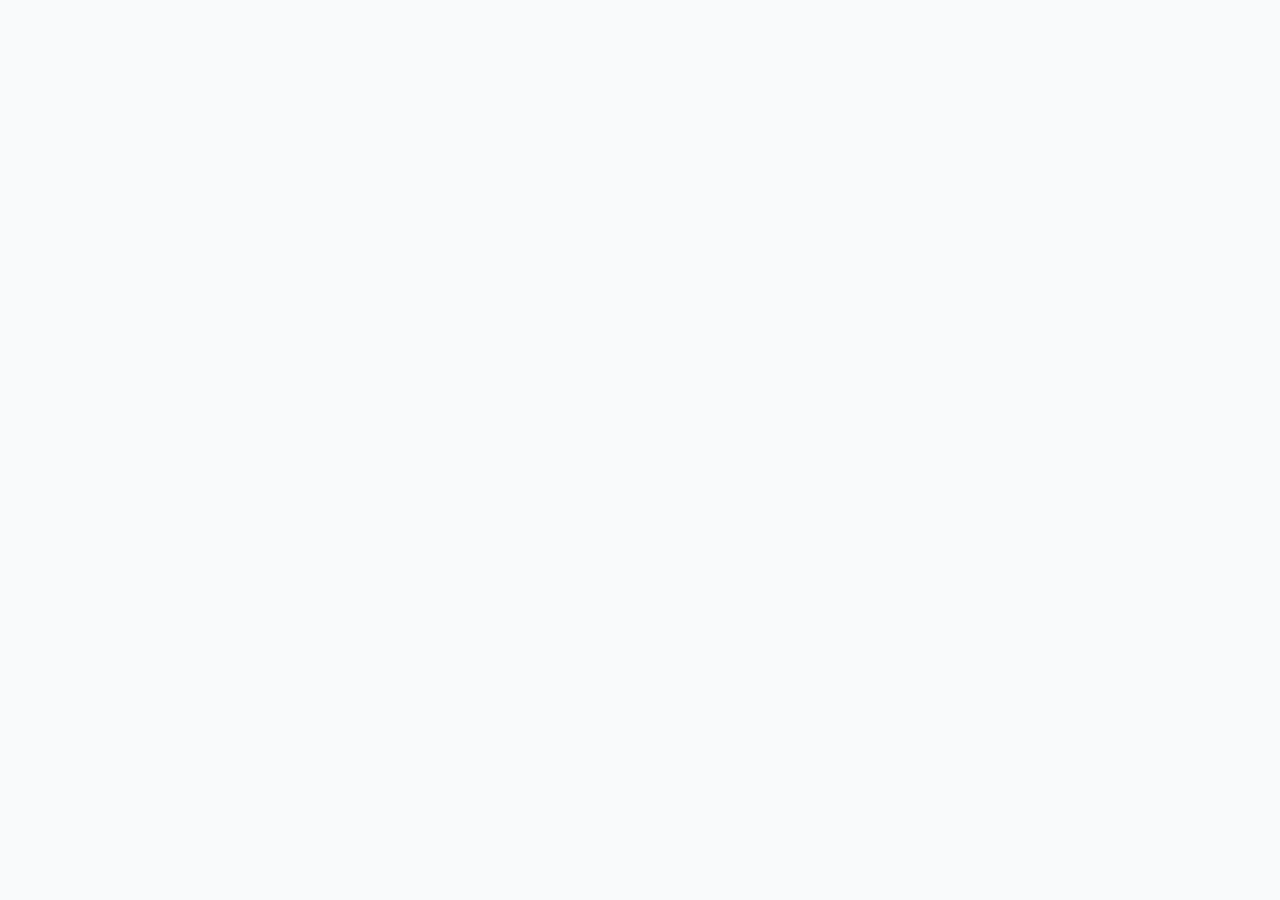
==== commit 1d80e80f: "Add files via upload" ====
--- a/index.html
+++ b/index.html
@@ -20,28 +20,6 @@
   </head>
   <body>
     <div id="root"></div>
-    <!-- Web3Forms Contact Form -->
-      <form action="https://api.web3forms.com/submit" method="POST" style="display:none;" id="contact-form">
-            <input type="hidden" name="access_key" value="f8fc9e05-91c5-47e6-9755-715720926aa9">
-            <input type="hidden" name="subject" value="New Contact Form Submission from Sniplo">
-            <input type="hidden" name="from_name" value="Sniplo Contact Form">
-        <input type="hidden" name="to_email" value="snaptypesupport@gmail.com">
-            <input type="email" name="email" placeholder="Your email" required>
-            <textarea name="message" placeholder="Your message" required></textarea>
-            <button type="submit">Send</button
-      </form
-        <script>
-              // More robust Web3Forms integration for React contact form
-              document.addEventListener('DOMContentLoaded', function() {
-                      // Attach to submit buttons and forms dynamically
-                      const attachWeb3FormsHandler = () => {
-                                // Find all buttons that might be submit buttons
-                                document.querySelectorAll('button').forEach(button => {
-                                            // Look for buttons with "Send" text
-                                            if ((button.textContent.includes('Send') || button.type === 'submit') && !button.hasAttribute('data-web3forms-attached')) {
-                                                          button.addEventListener('click', async function(e) {
-                                                                          // Look for the closest form or parent form
-                                                                          const form = this.closest('form') || document.querySelector('form:not(#contact-form)');
-        </script>
+
   </body>
 </html>
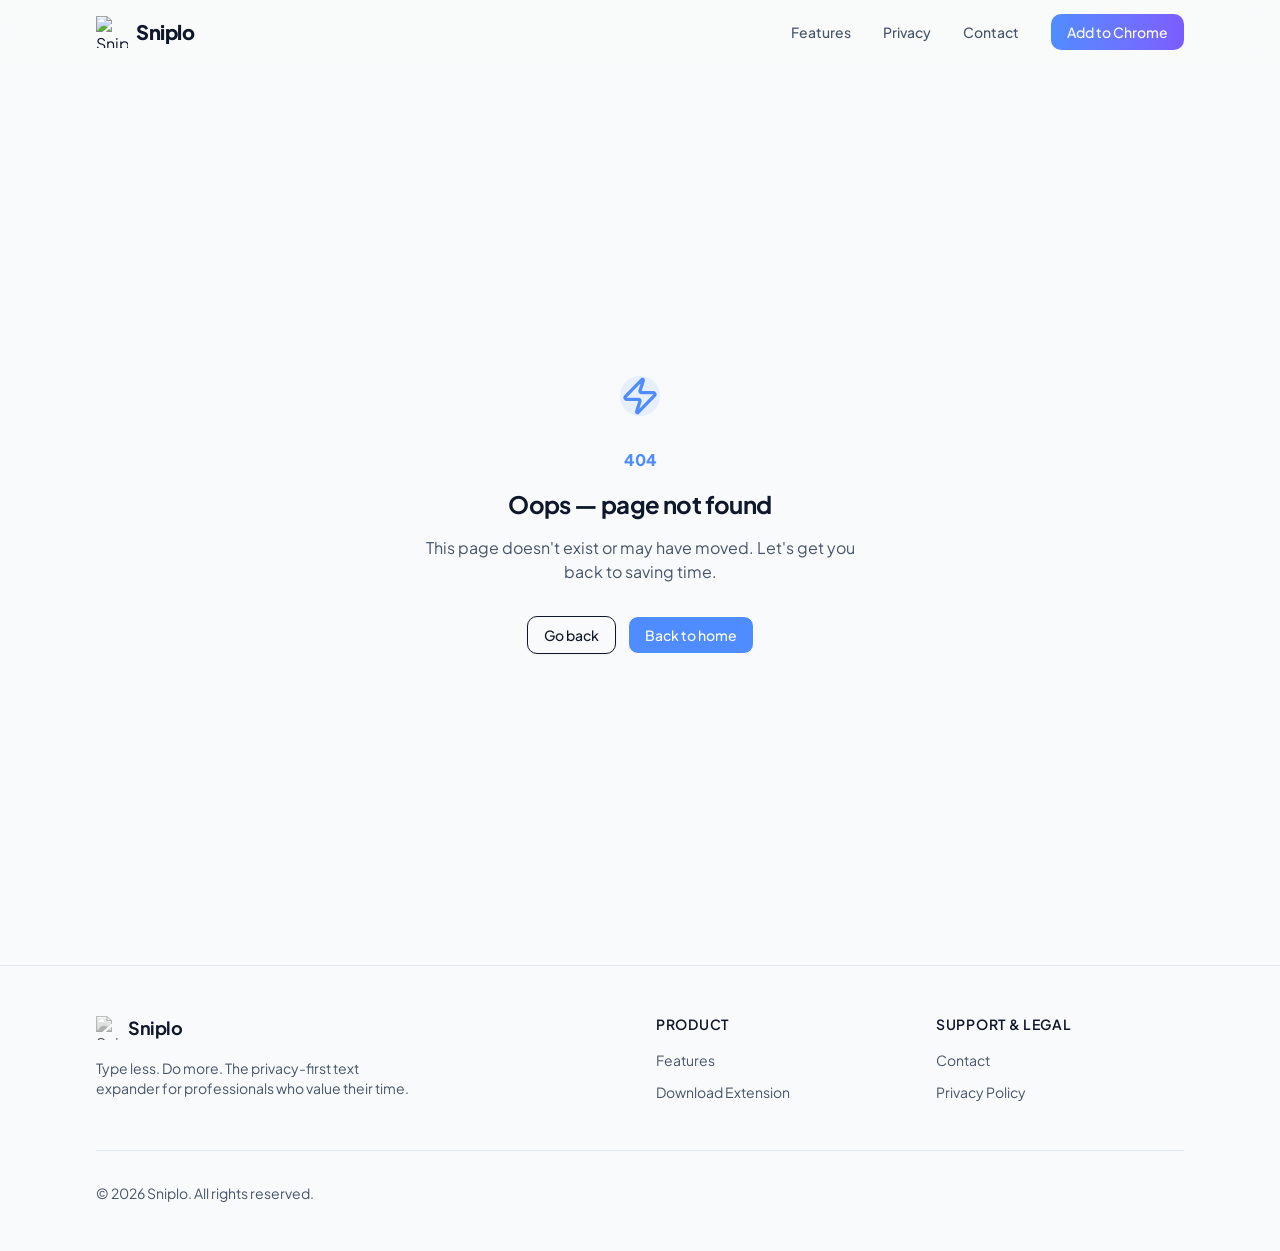
==== commit 84bc9165: "Add files via upload" ====
--- a/index.html
+++ b/index.html
@@ -8,18 +8,34 @@
     <meta name="robots" content="index, follow" />
     <meta property="og:title" content="Sniplo — Type Less. Do More." />
     <meta property="og:description" content="Sniplo is a free Chrome extension that expands short text triggers into full snippets — anywhere you type on the web." />
+    <meta property="og:url" content="https://getsniplo.github.io/" />
+    <meta name="canonical" content="https://getsniplo.github.io/" />
     <meta property="og:type" content="website" />
+    <meta property="og:image" content="https://getsniplo.github.io/opengraph.jpg" />
+    <meta property="og:image:width" content="1200" />
+    <meta property="og:image:height" content="630" />
     <meta name="twitter:card" content="summary_large_image" />
     <meta name="twitter:title" content="Sniplo — Type Less. Do More." />
     <meta name="twitter:description" content="Free Chrome text expander. Type short triggers, get full snippets instantly." />
-    <link rel="icon" href="/brand/sniplo-favicon.ico" sizes="any" />
-    <link rel="icon" type="image/png" href="/brand/sniplo-favicon-32.png" sizes="32x32" />
-    <link rel="icon" type="image/png" href="/brand/sniplo-favicon-16.png" sizes="16x16" />
-    <script type="module" crossorigin src="/assets/index-DhRENrOq.js"></script>
-    <link rel="stylesheet" crossorigin href="/assets/index-UL1Oh5yB.css">
+    <meta name="twitter:image" content="https://getsniplo.github.io/opengraph.jpg" />
+    <link rel="icon" href="brand/sniplo-favicon.ico" sizes="any" />
+    <link rel="icon" type="image/png" href="brand/sniplo-favicon-32.png" sizes="32x32" />
+    <link rel="icon" type="image/png" href="brand/sniplo-favicon-16.png" sizes="16x16" />
+    <script>
+      // Handle GitHub Pages SPA redirect from 404.html
+      (function() {
+        var l = window.location;
+        if (l.search && l.search[1] === '/') {
+          var parts = l.search.slice(1).split('&');
+          var decoded = parts.map(function(s) { return s.replace(/~and~/g, '&'); }).join('?');
+          window.history.replaceState(null, null, l.pathname.slice(0, -1) + decoded + l.hash);
+        }
+      })();
+    </script>
+    <script type="module" crossorigin src="assets/index-DhRENrOq.js"></script>
+    <link rel="stylesheet" crossorigin href="assets/index-UL1Oh5yB.css">
   </head>
   <body>
     <div id="root"></div>
-
   </body>
 </html>
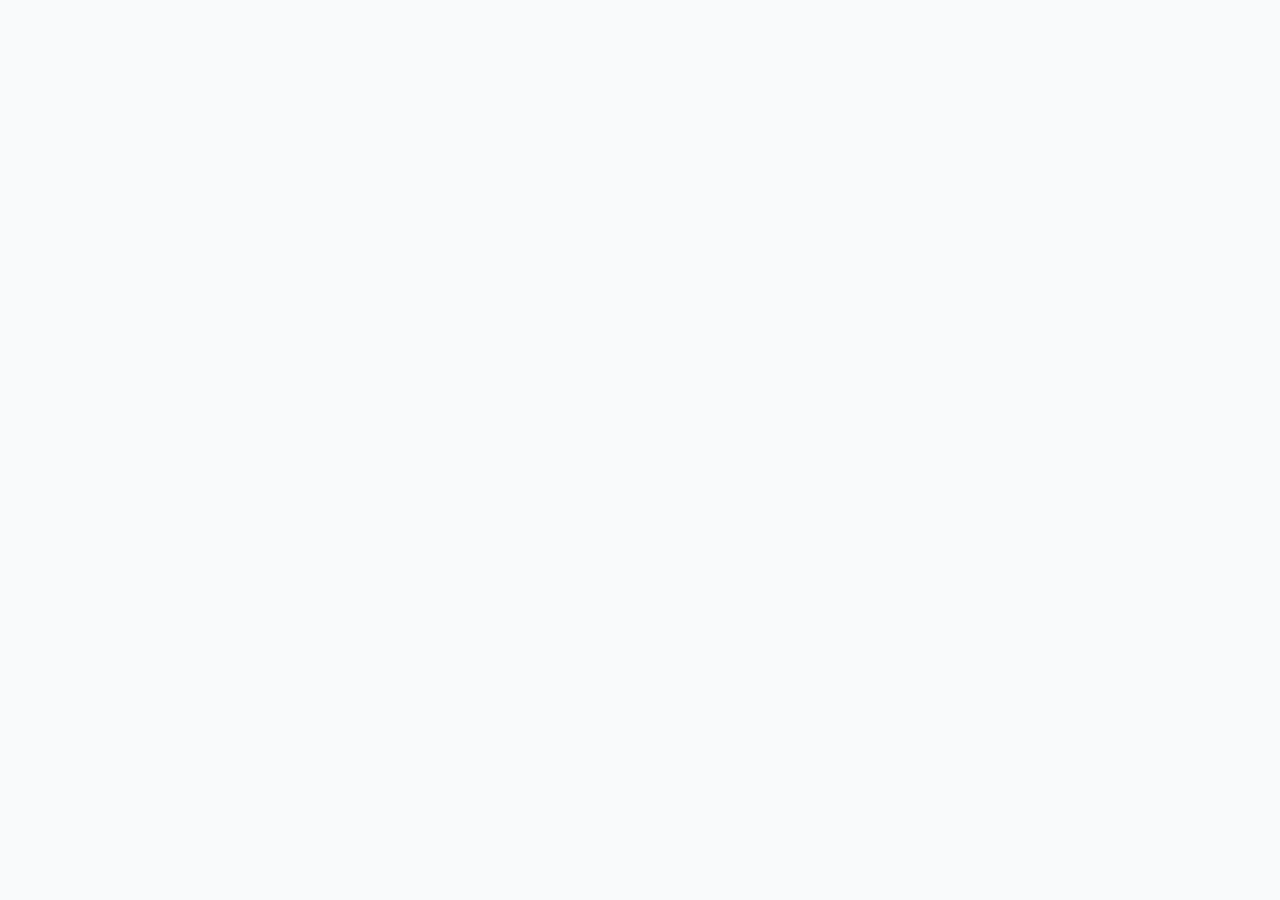
==== commit 1606c6cc: "Add files via upload" ====
--- a/index.html
+++ b/index.html
@@ -9,7 +9,7 @@
     <meta property="og:title" content="Sniplo — Type Less. Do More." />
     <meta property="og:description" content="Sniplo is a free Chrome extension that expands short text triggers into full snippets — anywhere you type on the web." />
     <meta property="og:url" content="https://getsniplo.github.io/" />
-    <meta name="canonical" content="https://getsniplo.github.io/" />
+    <link rel="canonical" href="https://getsniplo.github.io/" />
     <meta property="og:type" content="website" />
     <meta property="og:image" content="https://getsniplo.github.io/opengraph.jpg" />
     <meta property="og:image:width" content="1200" />
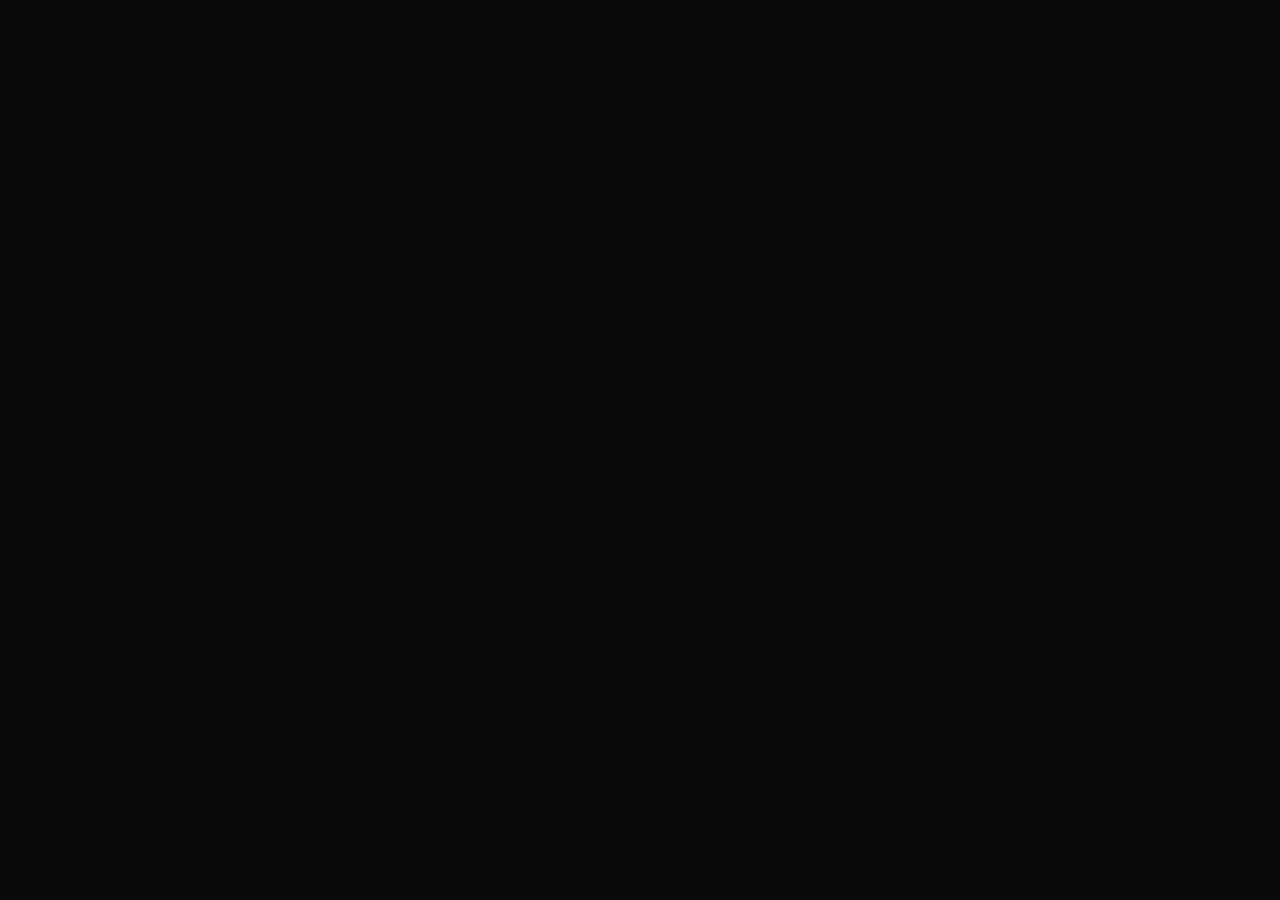
==== commit dd92883b: "Fix: Add explicit background color and styling to resolve white page issue - Added inline CSS to set" ====
--- a/index.html
+++ b/index.html
@@ -21,6 +21,20 @@
     <link rel="icon" href="brand/sniplo-favicon.ico" sizes="any" />
     <link rel="icon" type="image/png" href="brand/sniplo-favicon-32.png" sizes="32x32" />
     <link rel="icon" type="image/png" href="brand/sniplo-favicon-16.png" sizes="16x16" />
+    <style>
+      html, body {
+        margin: 0;
+        padding: 0;
+        width: 100%;
+        height: 100%;
+        background-color: #0a0a0a;
+        color: #ffffff;
+      }
+      #root {
+        width: 100%;
+        height: 100%;
+      }
+    </style>
     <script>
       // Handle GitHub Pages SPA redirect from 404.html
       (function() {
@@ -37,5 +51,14 @@
   </head>
   <body>
     <div id="root"></div>
+    <script>
+      // Fallback error handler for debugging
+      window.addEventListener('error', function(e) {
+        console.error('Global error:', e.error);
+      });
+      window.addEventListener('unhandledrejection', function(e) {
+        console.error('Unhandled rejection:', e.reason);
+      });
+    </script>
   </body>
 </html>
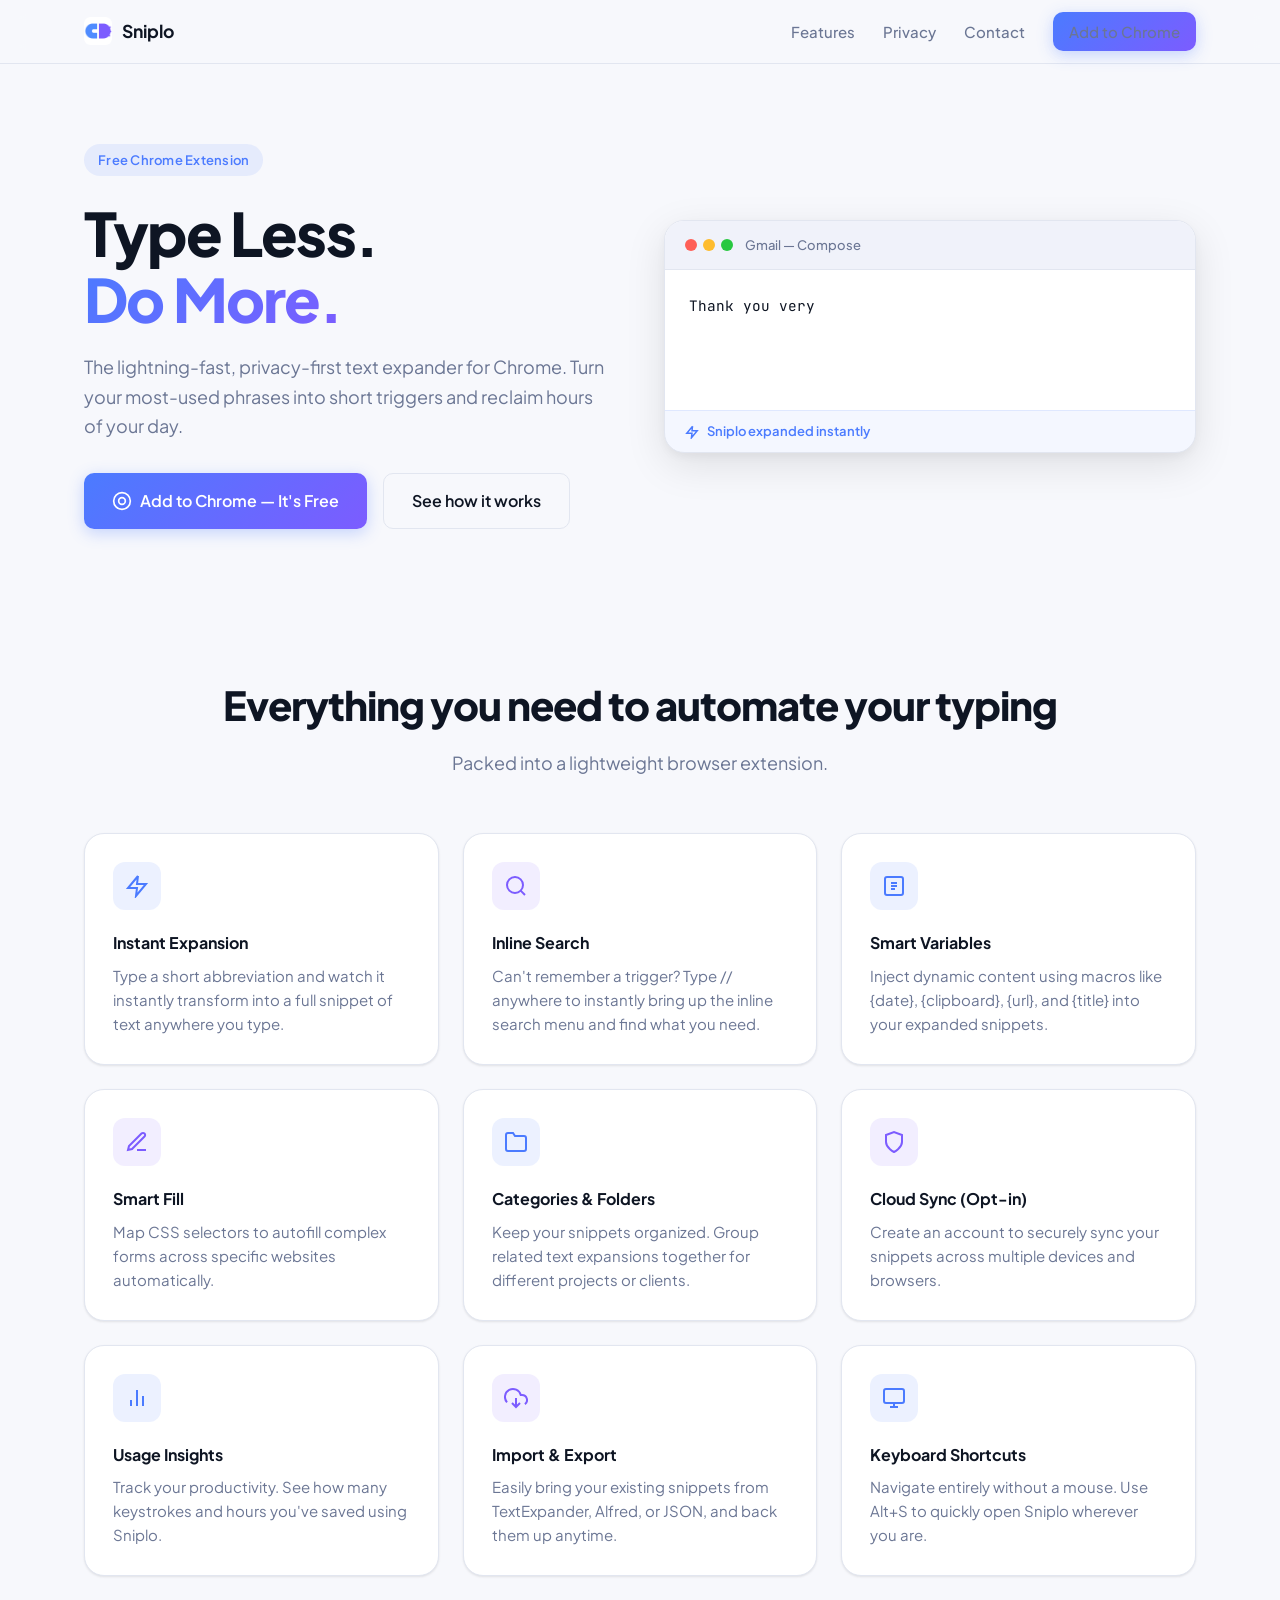
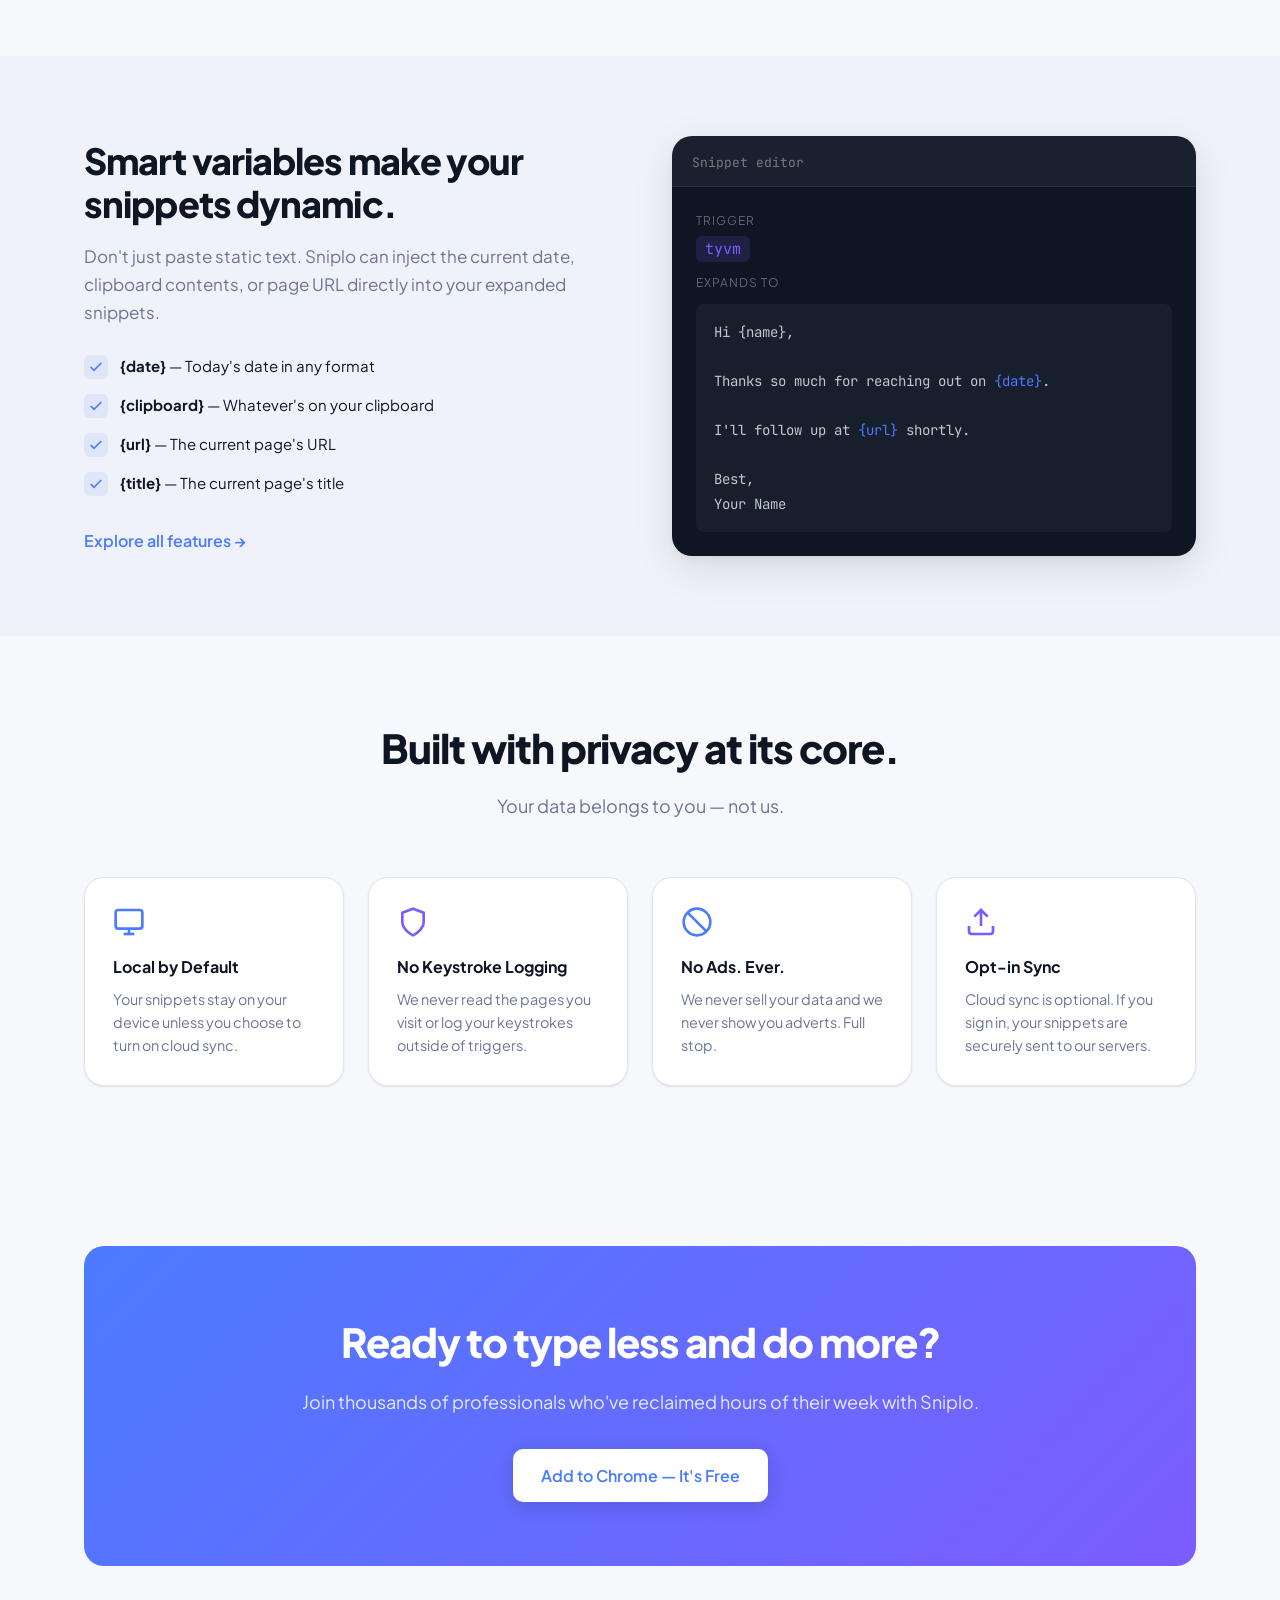
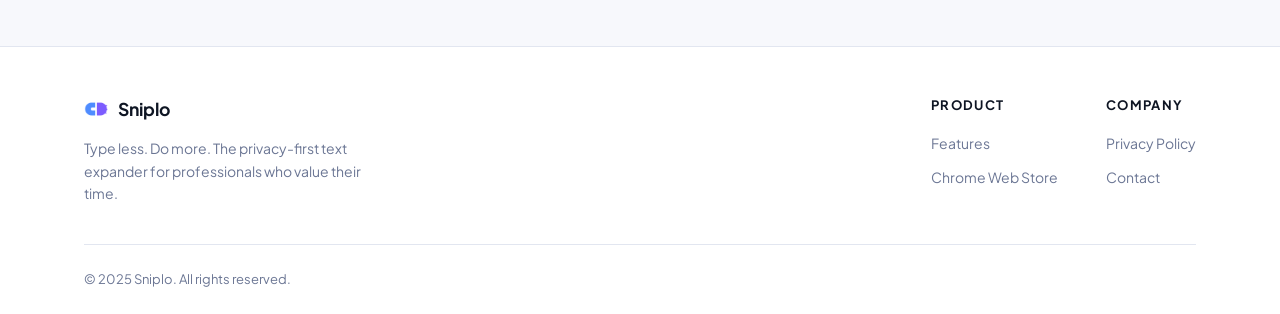
==== commit a7e9f2ba: "Add files via upload" ====
--- a/index.html
+++ b/index.html
@@ -1,64 +1,298 @@
 <!DOCTYPE html>
 <html lang="en">
-  <head>
-    <meta charset="UTF-8" />
-    <meta name="viewport" content="width=device-width, initial-scale=1.0, maximum-scale=1" />
-    <title>Sniplo — Type Less. Do More.</title>
-    <meta name="description" content="Sniplo is a free Chrome extension that expands short text triggers into full snippets — anywhere you type on the web. Save hours of repetitive typing every week." />
-    <meta name="robots" content="index, follow" />
-    <meta property="og:title" content="Sniplo — Type Less. Do More." />
-    <meta property="og:description" content="Sniplo is a free Chrome extension that expands short text triggers into full snippets — anywhere you type on the web." />
-    <meta property="og:url" content="https://getsniplo.github.io/" />
-    <link rel="canonical" href="https://getsniplo.github.io/" />
-    <meta property="og:type" content="website" />
-    <meta property="og:image" content="https://getsniplo.github.io/opengraph.jpg" />
-    <meta property="og:image:width" content="1200" />
-    <meta property="og:image:height" content="630" />
-    <meta name="twitter:card" content="summary_large_image" />
-    <meta name="twitter:title" content="Sniplo — Type Less. Do More." />
-    <meta name="twitter:description" content="Free Chrome text expander. Type short triggers, get full snippets instantly." />
-    <meta name="twitter:image" content="https://getsniplo.github.io/opengraph.jpg" />
-    <link rel="icon" href="brand/sniplo-favicon.ico" sizes="any" />
-    <link rel="icon" type="image/png" href="brand/sniplo-favicon-32.png" sizes="32x32" />
-    <link rel="icon" type="image/png" href="brand/sniplo-favicon-16.png" sizes="16x16" />
-    <style>
-      html, body {
-        margin: 0;
-        padding: 0;
-        width: 100%;
-        height: 100%;
-        background-color: #0a0a0a;
-        color: #ffffff;
-      }
-      #root {
-        width: 100%;
-        height: 100%;
-      }
-    </style>
-    <script>
-      // Handle GitHub Pages SPA redirect from 404.html
-      (function() {
-        var l = window.location;
-        if (l.search && l.search[1] === '/') {
-          var parts = l.search.slice(1).split('&');
-          var decoded = parts.map(function(s) { return s.replace(/~and~/g, '&'); }).join('?');
-          window.history.replaceState(null, null, l.pathname.slice(0, -1) + decoded + l.hash);
-        }
-      })();
-    </script>
-    <script type="module" crossorigin src="assets/index-DhRENrOq.js"></script>
-    <link rel="stylesheet" crossorigin href="assets/index-UL1Oh5yB.css">
-  </head>
-  <body>
-    <div id="root"></div>
-    <script>
-      // Fallback error handler for debugging
-      window.addEventListener('error', function(e) {
-        console.error('Global error:', e.error);
-      });
-      window.addEventListener('unhandledrejection', function(e) {
-        console.error('Unhandled rejection:', e.reason);
-      });
-    </script>
-  </body>
+<head>
+  <meta charset="UTF-8" />
+  <meta name="viewport" content="width=device-width, initial-scale=1.0" />
+  <title>Sniplo — Type Less. Do More.</title>
+  <meta name="description" content="Sniplo is a free Chrome extension that expands short text triggers into full snippets — anywhere you type on the web. Save hours of repetitive typing every week." />
+  <meta name="robots" content="index, follow" />
+  <meta property="og:title" content="Sniplo — Type Less. Do More." />
+  <meta property="og:description" content="Sniplo is a free Chrome extension that expands short text triggers into full snippets — anywhere you type on the web." />
+  <meta property="og:url" content="https://getsniplo.github.io/" />
+  <link rel="canonical" href="https://getsniplo.github.io/" />
+  <meta property="og:type" content="website" />
+  <meta property="og:image" content="https://getsniplo.github.io/opengraph.jpg" />
+  <meta property="og:image:width" content="1200" />
+  <meta property="og:image:height" content="630" />
+  <meta name="twitter:card" content="summary_large_image" />
+  <meta name="twitter:title" content="Sniplo — Type Less. Do More." />
+  <meta name="twitter:description" content="Free Chrome text expander. Type short triggers, get full snippets instantly." />
+  <meta name="twitter:image" content="https://getsniplo.github.io/opengraph.jpg" />
+  <link rel="icon" href="brand/sniplo-favicon.ico" sizes="any" />
+  <link rel="icon" type="image/png" href="brand/sniplo-favicon-32.png" sizes="32x32" />
+  <link rel="icon" type="image/png" href="brand/sniplo-favicon-16.png" sizes="16x16" />
+  <link rel="preconnect" href="https://fonts.googleapis.com" />
+  <link rel="preconnect" href="https://fonts.gstatic.com" crossorigin />
+  <link href="https://fonts.googleapis.com/css2?family=Plus+Jakarta+Sans:wght@400;500;600;700;800&family=JetBrains+Mono:wght@500&display=swap" rel="stylesheet" />
+  <link rel="stylesheet" href="style.css" />
+</head>
+<body>
+  <!-- NAV -->
+  <nav class="nav" id="nav">
+    <div class="nav-inner">
+      <a href="index.html" class="nav-logo">
+        <img src="brand/sniplo-icon-32.png" alt="Sniplo" width="28" height="28" />
+        <span>Sniplo</span>
+      </a>
+      <div class="nav-links" id="nav-links">
+        <a href="features.html">Features</a>
+        <a href="privacy.html">Privacy</a>
+        <a href="contact.html">Contact</a>
+        <a href="https://chromewebstore.google.com/detail/sniplo-%E2%80%93-text-expander/pjiocjklennneaiihcacakicpphhggoo?authuser=0&hl=en" target="_blank" rel="noreferrer" class="btn btn-primary btn-sm">Add to Chrome</a>
+      </div>
+      <button class="nav-toggle" id="nav-toggle" aria-label="Toggle menu">
+        <span></span><span></span><span></span>
+      </button>
+    </div>
+  </nav>
+
+  <!-- HERO -->
+  <section class="hero">
+    <div class="container">
+      <div class="hero-content fade-up">
+        <div class="badge">Free Chrome Extension</div>
+        <h1>Type Less.<br><span class="gradient-text">Do More.</span></h1>
+        <p class="hero-sub">The lightning-fast, privacy-first text expander for Chrome. Turn your most-used phrases into short triggers and reclaim hours of your day.</p>
+        <div class="hero-cta">
+          <a href="https://chromewebstore.google.com/detail/sniplo-%E2%80%93-text-expander/pjiocjklennneaiihcacakicpphhggoo?authuser=0&hl=en" target="_blank" rel="noreferrer" class="btn btn-primary btn-lg">
+            <svg width="20" height="20" viewBox="0 0 24 24" fill="none" stroke="currentColor" stroke-width="2"><path d="M12 2C6.48 2 2 6.48 2 12s4.48 10 10 10 10-4.48 10-10S17.52 2 12 2z"/><circle cx="12" cy="12" r="4"/></svg>
+            Add to Chrome — It's Free
+          </a>
+          <a href="features.html" class="btn btn-outline btn-lg">See how it works</a>
+        </div>
+      </div>
+
+      <!-- Demo card -->
+      <div class="demo-card fade-up" style="animation-delay:.15s">
+        <div class="demo-header">
+          <div class="demo-dots">
+            <span></span><span></span><span></span>
+          </div>
+          <span class="demo-title">Gmail — Compose</span>
+        </div>
+        <div class="demo-body">
+          <div class="demo-typing" id="demo-typing"></div>
+          <div class="demo-expanded" id="demo-expanded" style="display:none"></div>
+        </div>
+        <div class="demo-badge">
+          <svg width="14" height="14" viewBox="0 0 24 24" fill="none" stroke="currentColor" stroke-width="2.5"><polyline points="13 2 3 14 12 14 11 22 21 10 12 10 13 2"/></svg>
+          Sniplo expanded instantly
+        </div>
+      </div>
+    </div>
+  </section>
+
+  <!-- FEATURES GRID -->
+  <section class="section">
+    <div class="container">
+      <div class="section-header">
+        <h2>Everything you need to automate your typing</h2>
+        <p>Packed into a lightweight browser extension.</p>
+      </div>
+      <div class="features-grid">
+        <div class="feature-card fade-up">
+          <div class="feature-icon">
+            <svg width="24" height="24" viewBox="0 0 24 24" fill="none" stroke="currentColor" stroke-width="2"><polyline points="13 2 3 14 12 14 11 22 21 10 12 10 13 2"/></svg>
+          </div>
+          <h3>Instant Expansion</h3>
+          <p>Type a short abbreviation and watch it instantly transform into a full snippet of text anywhere you type.</p>
+        </div>
+        <div class="feature-card fade-up" style="animation-delay:.05s">
+          <div class="feature-icon secondary">
+            <svg width="24" height="24" viewBox="0 0 24 24" fill="none" stroke="currentColor" stroke-width="2"><circle cx="11" cy="11" r="8"/><line x1="21" y1="21" x2="16.65" y2="16.65"/></svg>
+          </div>
+          <h3>Inline Search</h3>
+          <p>Can't remember a trigger? Type // anywhere to instantly bring up the inline search menu and find what you need.</p>
+        </div>
+        <div class="feature-card fade-up" style="animation-delay:.1s">
+          <div class="feature-icon">
+            <svg width="24" height="24" viewBox="0 0 24 24" fill="none" stroke="currentColor" stroke-width="2"><rect x="3" y="3" width="18" height="18" rx="2"/><path d="M9 9h6M9 12h6M9 15h4"/></svg>
+          </div>
+          <h3>Smart Variables</h3>
+          <p>Inject dynamic content using macros like {date}, {clipboard}, {url}, and {title} into your expanded snippets.</p>
+        </div>
+        <div class="feature-card fade-up" style="animation-delay:.15s">
+          <div class="feature-icon secondary">
+            <svg width="24" height="24" viewBox="0 0 24 24" fill="none" stroke="currentColor" stroke-width="2"><path d="M12 20h9M16.5 3.5a2.121 2.121 0 013 3L7 19l-4 1 1-4L16.5 3.5z"/></svg>
+          </div>
+          <h3>Smart Fill</h3>
+          <p>Map CSS selectors to autofill complex forms across specific websites automatically.</p>
+        </div>
+        <div class="feature-card fade-up" style="animation-delay:.2s">
+          <div class="feature-icon">
+            <svg width="24" height="24" viewBox="0 0 24 24" fill="none" stroke="currentColor" stroke-width="2"><path d="M22 19a2 2 0 01-2 2H4a2 2 0 01-2-2V5a2 2 0 012-2h5l2 3h9a2 2 0 012 2z"/></svg>
+          </div>
+          <h3>Categories & Folders</h3>
+          <p>Keep your snippets organized. Group related text expansions together for different projects or clients.</p>
+        </div>
+        <div class="feature-card fade-up" style="animation-delay:.25s">
+          <div class="feature-icon secondary">
+            <svg width="24" height="24" viewBox="0 0 24 24" fill="none" stroke="currentColor" stroke-width="2"><path d="M12 22s8-4 8-10V5l-8-3-8 3v7c0 6 8 10 8 10z"/></svg>
+          </div>
+          <h3>Cloud Sync (Opt-in)</h3>
+          <p>Create an account to securely sync your snippets across multiple devices and browsers.</p>
+        </div>
+        <div class="feature-card fade-up" style="animation-delay:.3s">
+          <div class="feature-icon">
+            <svg width="24" height="24" viewBox="0 0 24 24" fill="none" stroke="currentColor" stroke-width="2"><line x1="18" y1="20" x2="18" y2="10"/><line x1="12" y1="20" x2="12" y2="4"/><line x1="6" y1="20" x2="6" y2="14"/></svg>
+          </div>
+          <h3>Usage Insights</h3>
+          <p>Track your productivity. See how many keystrokes and hours you've saved using Sniplo.</p>
+        </div>
+        <div class="feature-card fade-up" style="animation-delay:.35s">
+          <div class="feature-icon secondary">
+            <svg width="24" height="24" viewBox="0 0 24 24" fill="none" stroke="currentColor" stroke-width="2"><polyline points="8 17 12 21 16 17"/><line x1="12" y1="12" x2="12" y2="21"/><path d="M20.88 18.09A5 5 0 0018 9h-1.26A8 8 0 103 16.29"/></svg>
+          </div>
+          <h3>Import & Export</h3>
+          <p>Easily bring your existing snippets from TextExpander, Alfred, or JSON, and back them up anytime.</p>
+        </div>
+        <div class="feature-card fade-up" style="animation-delay:.4s">
+          <div class="feature-icon">
+            <svg width="24" height="24" viewBox="0 0 24 24" fill="none" stroke="currentColor" stroke-width="2"><rect x="2" y="3" width="20" height="14" rx="2"/><line x1="8" y1="21" x2="16" y2="21"/><line x1="12" y1="17" x2="12" y2="21"/></svg>
+          </div>
+          <h3>Keyboard Shortcuts</h3>
+          <p>Navigate entirely without a mouse. Use Alt+S to quickly open Sniplo wherever you are.</p>
+        </div>
+      </div>
+    </div>
+  </section>
+
+  <!-- SMART VARIABLES SECTION -->
+  <section class="section section-alt">
+    <div class="container">
+      <div class="split-section">
+        <div class="split-content fade-up">
+          <h2>Smart variables make your snippets dynamic.</h2>
+          <p class="text-muted">Don't just paste static text. Sniplo can inject the current date, clipboard contents, or page URL directly into your expanded snippets.</p>
+          <ul class="check-list">
+            <li>
+              <span class="check-icon"><svg width="16" height="16" viewBox="0 0 24 24" fill="none" stroke="currentColor" stroke-width="2.5"><polyline points="20 6 9 17 4 12"/></svg></span>
+              <div><strong>{date}</strong> — Today's date in any format</div>
+            </li>
+            <li>
+              <span class="check-icon"><svg width="16" height="16" viewBox="0 0 24 24" fill="none" stroke="currentColor" stroke-width="2.5"><polyline points="20 6 9 17 4 12"/></svg></span>
+              <div><strong>{clipboard}</strong> — Whatever's on your clipboard</div>
+            </li>
+            <li>
+              <span class="check-icon"><svg width="16" height="16" viewBox="0 0 24 24" fill="none" stroke="currentColor" stroke-width="2.5"><polyline points="20 6 9 17 4 12"/></svg></span>
+              <div><strong>{url}</strong> — The current page's URL</div>
+            </li>
+            <li>
+              <span class="check-icon"><svg width="16" height="16" viewBox="0 0 24 24" fill="none" stroke="currentColor" stroke-width="2.5"><polyline points="20 6 9 17 4 12"/></svg></span>
+              <div><strong>{title}</strong> — The current page's title</div>
+            </li>
+          </ul>
+          <a href="features.html" class="btn btn-link">Explore all features →</a>
+        </div>
+        <div class="split-visual fade-up" style="animation-delay:.15s">
+          <div class="code-card">
+            <div class="code-header">
+              <span class="code-lang">Snippet editor</span>
+            </div>
+            <div class="code-body">
+              <div class="code-line"><span class="code-label">Trigger</span><code class="code-trigger">tyvm</code></div>
+              <div class="code-line"><span class="code-label">Expands to</span></div>
+              <div class="code-expansion">
+Hi {name},<br><br>
+Thanks so much for reaching out on <span class="code-var">{date}</span>.<br><br>
+I'll follow up at <span class="code-var">{url}</span> shortly.<br><br>
+Best,<br>
+Your Name
+              </div>
+            </div>
+          </div>
+        </div>
+      </div>
+    </div>
+  </section>
+
+  <!-- PRIVACY SECTION -->
+  <section class="section">
+    <div class="container">
+      <div class="section-header">
+        <h2>Built with privacy at its core.</h2>
+        <p>Your data belongs to you — not us.</p>
+      </div>
+      <div class="privacy-grid">
+        <div class="privacy-card fade-up">
+          <div class="privacy-icon">
+            <svg width="32" height="32" viewBox="0 0 24 24" fill="none" stroke="currentColor" stroke-width="2"><rect x="2" y="3" width="20" height="14" rx="2"/><line x1="8" y1="21" x2="16" y2="21"/><line x1="12" y1="17" x2="12" y2="21"/></svg>
+          </div>
+          <h3>Local by Default</h3>
+          <p>Your snippets stay on your device unless you choose to turn on cloud sync.</p>
+        </div>
+        <div class="privacy-card fade-up" style="animation-delay:.08s">
+          <div class="privacy-icon secondary">
+            <svg width="32" height="32" viewBox="0 0 24 24" fill="none" stroke="currentColor" stroke-width="2"><path d="M12 22s8-4 8-10V5l-8-3-8 3v7c0 6 8 10 8 10z"/></svg>
+          </div>
+          <h3>No Keystroke Logging</h3>
+          <p>We never read the pages you visit or log your keystrokes outside of triggers.</p>
+        </div>
+        <div class="privacy-card fade-up" style="animation-delay:.16s">
+          <div class="privacy-icon">
+            <svg width="32" height="32" viewBox="0 0 24 24" fill="none" stroke="currentColor" stroke-width="2"><circle cx="12" cy="12" r="10"/><line x1="4.93" y1="4.93" x2="19.07" y2="19.07"/></svg>
+          </div>
+          <h3>No Ads. Ever.</h3>
+          <p>We never sell your data and we never show you adverts. Full stop.</p>
+        </div>
+        <div class="privacy-card fade-up" style="animation-delay:.24s">
+          <div class="privacy-icon secondary">
+            <svg width="32" height="32" viewBox="0 0 24 24" fill="none" stroke="currentColor" stroke-width="2"><path d="M21 15v4a2 2 0 01-2 2H5a2 2 0 01-2-2v-4"/><polyline points="17 8 12 3 7 8"/><line x1="12" y1="3" x2="12" y2="15"/></svg>
+          </div>
+          <h3>Opt-in Sync</h3>
+          <p>Cloud sync is optional. If you sign in, your snippets are securely sent to our servers.</p>
+        </div>
+      </div>
+    </div>
+  </section>
+
+  <!-- CTA SECTION -->
+  <section class="section section-cta">
+    <div class="container">
+      <div class="cta-box fade-up">
+        <h2>Ready to type less and do more?</h2>
+        <p>Join thousands of professionals who've reclaimed hours of their week with Sniplo.</p>
+        <a href="https://chromewebstore.google.com/detail/sniplo-%E2%80%93-text-expander/pjiocjklennneaiihcacakicpphhggoo?authuser=0&hl=en" target="_blank" rel="noreferrer" class="btn btn-primary btn-lg">
+          Add to Chrome — It's Free
+        </a>
+      </div>
+    </div>
+  </section>
+
+  <!-- FOOTER -->
+  <footer class="footer">
+    <div class="container">
+      <div class="footer-inner">
+        <div class="footer-brand">
+          <a href="index.html" class="nav-logo">
+            <img src="brand/sniplo-icon-32.png" alt="Sniplo" width="24" height="24" />
+            <span>Sniplo</span>
+          </a>
+          <p>Type less. Do more. The privacy-first text expander for professionals who value their time.</p>
+        </div>
+        <div class="footer-links">
+          <div class="footer-col">
+            <h4>Product</h4>
+            <ul>
+              <li><a href="features.html">Features</a></li>
+              <li><a href="https://chromewebstore.google.com/detail/sniplo-%E2%80%93-text-expander/pjiocjklennneaiihcacakicpphhggoo?authuser=0&hl=en" target="_blank" rel="noreferrer">Chrome Web Store</a></li>
+            </ul>
+          </div>
+          <div class="footer-col">
+            <h4>Company</h4>
+            <ul>
+              <li><a href="privacy.html">Privacy Policy</a></li>
+              <li><a href="contact.html">Contact</a></li>
+            </ul>
+          </div>
+        </div>
+      </div>
+      <div class="footer-bottom">
+        <p>© 2025 Sniplo. All rights reserved.</p>
+      </div>
+    </div>
+  </footer>
+
+  <script src="main.js"></script>
+</body>
 </html>
--- a/style.css
+++ b/style.css
@@ -0,0 +1,796 @@
+/* ============================================================
+   SNIPLO — style.css
+   Pure static CSS, zero build step, GitHub Pages ready
+   ============================================================ */
+
+@import url('https://fonts.googleapis.com/css2?family=Plus+Jakarta+Sans:wght@400;500;600;700;800&family=JetBrains+Mono:wght@500&display=swap');
+
+/* ── Variables ── */
+:root {
+  --primary: #4B7BFF;
+  --primary-dark: #3A63E0;
+  --secondary: #7C5CFF;
+  --bg: #F7F8FC;
+  --bg-card: #FFFFFF;
+  --bg-alt: #F0F2FA;
+  --text: #0E1523;
+  --text-muted: #6B7694;
+  --border: #E2E6F0;
+  --radius: 12px;
+  --radius-lg: 20px;
+  --shadow-sm: 0 1px 3px rgba(0,0,0,.06), 0 1px 2px rgba(0,0,0,.04);
+  --shadow-md: 0 4px 16px rgba(0,0,0,.08), 0 2px 4px rgba(0,0,0,.04);
+  --shadow-lg: 0 12px 40px rgba(0,0,0,.10), 0 4px 8px rgba(0,0,0,.04);
+  --nav-h: 64px;
+  --font: 'Plus Jakarta Sans', sans-serif;
+  --mono: 'JetBrains Mono', monospace;
+}
+
+/* ── Reset ── */
+*, *::before, *::after { box-sizing: border-box; margin: 0; padding: 0; }
+html { -webkit-text-size-adjust: 100%; scroll-behavior: smooth; }
+body {
+  font-family: var(--font);
+  background: var(--bg);
+  color: var(--text);
+  line-height: 1.6;
+  -webkit-font-smoothing: antialiased;
+}
+img, svg { display: block; max-width: 100%; }
+a { color: inherit; text-decoration: none; }
+ul { list-style: none; }
+button { cursor: pointer; border: none; background: none; font: inherit; }
+input, textarea, select { font: inherit; }
+
+/* ── Container ── */
+.container {
+  width: 100%;
+  max-width: 1152px;
+  margin-inline: auto;
+  padding-inline: 1.25rem;
+}
+
+/* ── Typography helpers ── */
+.text-muted { color: var(--text-muted); }
+.gradient-text {
+  background: linear-gradient(135deg, var(--primary) 0%, var(--secondary) 100%);
+  -webkit-background-clip: text;
+  -webkit-text-fill-color: transparent;
+  background-clip: text;
+}
+
+/* ── Buttons ── */
+.btn {
+  display: inline-flex;
+  align-items: center;
+  gap: .5rem;
+  font-family: var(--font);
+  font-weight: 600;
+  border-radius: 10px;
+  transition: all .18s ease;
+  white-space: nowrap;
+  text-decoration: none;
+  cursor: pointer;
+}
+.btn-sm  { padding: .45rem 1rem; font-size: .875rem; }
+.btn-lg  { padding: .875rem 1.75rem; font-size: 1rem; }
+.btn-full { width: 100%; justify-content: center; }
+
+.btn-primary {
+  background: linear-gradient(135deg, var(--primary), var(--secondary));
+  color: #fff;
+  border: none;
+  box-shadow: 0 4px 16px rgba(75, 123, 255, .3);
+}
+.btn-primary:hover { opacity: .9; transform: translateY(-1px); box-shadow: 0 6px 20px rgba(75,123,255,.35); }
+.btn-primary:active { transform: translateY(0); }
+
+.btn-outline {
+  background: transparent;
+  color: var(--text);
+  border: 1.5px solid var(--border);
+}
+.btn-outline:hover { border-color: var(--primary); color: var(--primary); background: rgba(75,123,255,.05); }
+
+.btn-link {
+  background: none;
+  color: var(--primary);
+  border: none;
+  padding: 0;
+  font-size: 1rem;
+  display: inline-flex;
+  align-items: center;
+  gap: .375rem;
+}
+.btn-link:hover { gap: .6rem; }
+
+/* ── Badge ── */
+.badge {
+  display: inline-flex;
+  align-items: center;
+  gap: .375rem;
+  padding: .35rem .875rem;
+  background: rgba(75,123,255,.1);
+  color: var(--primary);
+  border-radius: 100px;
+  font-size: .8125rem;
+  font-weight: 600;
+  letter-spacing: .02em;
+  margin-bottom: 1.5rem;
+}
+
+/* ── NAV ── */
+.nav {
+  position: sticky;
+  top: 0;
+  z-index: 100;
+  height: var(--nav-h);
+  background: rgba(247,248,252,.85);
+  backdrop-filter: blur(12px);
+  border-bottom: 1px solid var(--border);
+  transition: background .2s;
+}
+.nav-inner {
+  display: flex;
+  align-items: center;
+  justify-content: space-between;
+  height: 100%;
+  max-width: 1152px;
+  margin-inline: auto;
+  padding-inline: 1.25rem;
+}
+.nav-logo {
+  display: flex;
+  align-items: center;
+  gap: .6rem;
+  font-weight: 700;
+  font-size: 1.1rem;
+  color: var(--text);
+}
+.nav-logo img { border-radius: 6px; }
+.nav-links {
+  display: flex;
+  align-items: center;
+  gap: 1.75rem;
+}
+.nav-links a {
+  font-size: .9375rem;
+  font-weight: 500;
+  color: var(--text-muted);
+  transition: color .15s;
+}
+.nav-links a:hover,
+.nav-links a.active { color: var(--text); }
+.nav-toggle {
+  display: none;
+  flex-direction: column;
+  gap: 5px;
+  padding: .4rem;
+}
+.nav-toggle span {
+  display: block;
+  width: 22px;
+  height: 2px;
+  background: var(--text);
+  border-radius: 2px;
+  transition: all .2s;
+}
+
+/* Mobile nav */
+@media (max-width: 680px) {
+  .nav-toggle { display: flex; }
+  .nav-links {
+    display: none;
+    position: absolute;
+    top: var(--nav-h);
+    left: 0; right: 0;
+    background: var(--bg-card);
+    border-bottom: 1px solid var(--border);
+    flex-direction: column;
+    align-items: flex-start;
+    padding: 1.25rem;
+    gap: 1rem;
+    box-shadow: var(--shadow-md);
+  }
+  .nav-links.open { display: flex; }
+  .nav-links .btn { width: 100%; justify-content: center; }
+}
+
+/* ── HERO ── */
+.hero {
+  padding: 5rem 0 4rem;
+  overflow: hidden;
+}
+.hero .container {
+  display: grid;
+  grid-template-columns: 1fr 1fr;
+  gap: 3rem;
+  align-items: center;
+}
+.hero-content { max-width: 520px; }
+.hero h1 {
+  font-size: clamp(2.5rem, 5vw, 3.75rem);
+  font-weight: 800;
+  line-height: 1.1;
+  letter-spacing: -.03em;
+  margin-bottom: 1.25rem;
+}
+.hero-sub {
+  font-size: 1.125rem;
+  color: var(--text-muted);
+  line-height: 1.65;
+  margin-bottom: 2rem;
+}
+.hero-cta {
+  display: flex;
+  gap: 1rem;
+  flex-wrap: wrap;
+}
+
+/* Demo card */
+.demo-card {
+  background: var(--bg-card);
+  border: 1px solid var(--border);
+  border-radius: var(--radius-lg);
+  box-shadow: var(--shadow-lg);
+  overflow: hidden;
+}
+.demo-header {
+  display: flex;
+  align-items: center;
+  gap: .75rem;
+  padding: .875rem 1.25rem;
+  background: var(--bg-alt);
+  border-bottom: 1px solid var(--border);
+}
+.demo-dots { display: flex; gap: 6px; }
+.demo-dots span {
+  width: 12px; height: 12px;
+  border-radius: 50%;
+  background: var(--border);
+}
+.demo-dots span:nth-child(1) { background: #FF5F57; }
+.demo-dots span:nth-child(2) { background: #FEBC2E; }
+.demo-dots span:nth-child(3) { background: #28C840; }
+.demo-title { font-size: .8125rem; color: var(--text-muted); font-weight: 500; }
+.demo-body {
+  padding: 1.5rem;
+  font-family: var(--mono);
+  font-size: .9rem;
+  min-height: 140px;
+}
+.demo-typing {
+  color: var(--text);
+  line-height: 1.6;
+}
+.demo-typing::after {
+  content: '|';
+  animation: blink 1s step-end infinite;
+  color: var(--primary);
+}
+.demo-expanded {
+  color: var(--text);
+  line-height: 1.7;
+  white-space: pre-wrap;
+}
+.demo-badge {
+  display: flex;
+  align-items: center;
+  gap: .5rem;
+  padding: .625rem 1.25rem;
+  background: rgba(75,123,255,.06);
+  border-top: 1px solid rgba(75,123,255,.12);
+  font-size: .8125rem;
+  font-weight: 600;
+  color: var(--primary);
+}
+@keyframes blink { 0%,100%{opacity:1} 50%{opacity:0} }
+
+@media (max-width: 900px) {
+  .hero .container { grid-template-columns: 1fr; }
+  .hero-content { max-width: 100%; }
+  .demo-card { max-width: 520px; }
+}
+
+/* ── SECTIONS ── */
+.section { padding: 5rem 0; }
+.section-alt { background: var(--bg-alt); }
+.section-cta { padding: 5rem 0; }
+.section-header {
+  text-align: center;
+  margin-bottom: 3.5rem;
+}
+.section-header h2 {
+  font-size: clamp(1.75rem, 3.5vw, 2.5rem);
+  font-weight: 800;
+  letter-spacing: -.025em;
+  margin-bottom: .75rem;
+}
+.section-header p {
+  font-size: 1.125rem;
+  color: var(--text-muted);
+}
+
+/* ── FEATURES GRID ── */
+.features-grid {
+  display: grid;
+  grid-template-columns: repeat(3, 1fr);
+  gap: 1.5rem;
+}
+@media (max-width: 900px) { .features-grid { grid-template-columns: repeat(2,1fr); } }
+@media (max-width: 560px) { .features-grid { grid-template-columns: 1fr; } }
+
+.feature-card {
+  background: var(--bg-card);
+  border: 1px solid var(--border);
+  border-radius: var(--radius-lg);
+  padding: 1.75rem;
+  box-shadow: var(--shadow-sm);
+  transition: box-shadow .2s, transform .2s;
+}
+.feature-card:hover { box-shadow: var(--shadow-md); transform: translateY(-2px); }
+.feature-icon {
+  width: 48px; height: 48px;
+  border-radius: 12px;
+  background: rgba(75,123,255,.1);
+  color: var(--primary);
+  display: flex; align-items: center; justify-content: center;
+  margin-bottom: 1.25rem;
+}
+.feature-icon.secondary {
+  background: rgba(124,92,255,.1);
+  color: var(--secondary);
+}
+.feature-card h3 {
+  font-size: 1rem;
+  font-weight: 700;
+  margin-bottom: .5rem;
+}
+.feature-card p {
+  font-size: .9375rem;
+  color: var(--text-muted);
+  line-height: 1.6;
+}
+
+/* ── SPLIT SECTION ── */
+.split-section {
+  display: grid;
+  grid-template-columns: 1fr 1fr;
+  gap: 4rem;
+  align-items: center;
+}
+@media (max-width: 900px) { .split-section { grid-template-columns: 1fr; gap: 2.5rem; } }
+
+.split-content h2 {
+  font-size: clamp(1.75rem, 3.5vw, 2.25rem);
+  font-weight: 800;
+  letter-spacing: -.025em;
+  margin-bottom: 1rem;
+  line-height: 1.2;
+}
+.split-content .text-muted {
+  font-size: 1.0625rem;
+  line-height: 1.65;
+  margin-bottom: 1.75rem;
+}
+.check-list { list-style: none; display: flex; flex-direction: column; gap: .875rem; margin-bottom: 2rem; }
+.check-list li { display: flex; align-items: flex-start; gap: .75rem; font-size: .9375rem; }
+.check-icon {
+  flex-shrink: 0;
+  width: 24px; height: 24px;
+  border-radius: 6px;
+  background: rgba(75,123,255,.1);
+  color: var(--primary);
+  display: flex; align-items: center; justify-content: center;
+  margin-top: 1px;
+}
+
+/* Code card */
+.code-card {
+  background: #0E1523;
+  border-radius: var(--radius-lg);
+  overflow: hidden;
+  box-shadow: var(--shadow-lg);
+}
+.code-header {
+  padding: .75rem 1.25rem;
+  background: rgba(255,255,255,.05);
+  border-bottom: 1px solid rgba(255,255,255,.07);
+}
+.code-lang { font-size: .8125rem; color: rgba(255,255,255,.4); font-family: var(--mono); }
+.code-body { padding: 1.5rem; }
+.code-line { margin-bottom: .75rem; }
+.code-label { display: block; font-size: .75rem; color: rgba(255,255,255,.35); text-transform: uppercase; letter-spacing: .08em; margin-bottom: .3rem; }
+.code-trigger {
+  font-family: var(--mono);
+  font-size: .9375rem;
+  color: #7C5CFF;
+  background: rgba(124,92,255,.15);
+  padding: .2em .6em;
+  border-radius: 6px;
+}
+.code-expansion {
+  font-family: var(--mono);
+  font-size: .875rem;
+  color: rgba(255,255,255,.75);
+  line-height: 1.75;
+  background: rgba(255,255,255,.04);
+  border-radius: 8px;
+  padding: 1rem 1.125rem;
+}
+.code-var { color: #4B7BFF; }
+
+/* ── PRIVACY GRID ── */
+.privacy-grid {
+  display: grid;
+  grid-template-columns: repeat(4, 1fr);
+  gap: 1.5rem;
+}
+@media (max-width: 900px) { .privacy-grid { grid-template-columns: repeat(2, 1fr); } }
+@media (max-width: 560px) { .privacy-grid { grid-template-columns: 1fr; } }
+
+.privacy-card {
+  background: var(--bg-card);
+  border: 1px solid var(--border);
+  border-radius: var(--radius-lg);
+  padding: 1.75rem;
+  box-shadow: var(--shadow-sm);
+}
+.privacy-icon {
+  color: var(--primary);
+  margin-bottom: 1rem;
+}
+.privacy-icon.secondary { color: var(--secondary); }
+.privacy-card h3 { font-size: 1rem; font-weight: 700; margin-bottom: .5rem; }
+.privacy-card p { font-size: .9rem; color: var(--text-muted); line-height: 1.6; }
+
+/* ── CTA BOX ── */
+.cta-box {
+  background: linear-gradient(135deg, var(--primary) 0%, var(--secondary) 100%);
+  border-radius: var(--radius-lg);
+  padding: 4rem 3rem;
+  text-align: center;
+  color: #fff;
+}
+.cta-box h2 {
+  font-size: clamp(1.75rem, 3.5vw, 2.5rem);
+  font-weight: 800;
+  margin-bottom: .875rem;
+  letter-spacing: -.025em;
+}
+.cta-box p { font-size: 1.125rem; opacity: .85; margin-bottom: 2rem; }
+.cta-box .btn-primary {
+  background: #fff;
+  color: var(--primary);
+  box-shadow: 0 4px 20px rgba(0,0,0,.15);
+}
+.cta-box .btn-primary:hover { opacity: .95; transform: translateY(-2px); }
+
+/* ── PAGE HEADER ── */
+.page-header {
+  padding: 4rem 0 3rem;
+  border-bottom: 1px solid var(--border);
+  text-align: center;
+}
+.page-header-content { max-width: 640px; margin-inline: auto; }
+.page-header h1 {
+  font-size: clamp(2rem, 4vw, 3rem);
+  font-weight: 800;
+  letter-spacing: -.03em;
+  margin-bottom: 1rem;
+  line-height: 1.15;
+}
+.page-header p { font-size: 1.125rem; color: var(--text-muted); }
+
+/* ── FEATURES DETAIL PAGE ── */
+.feature-detail {
+  display: flex;
+  gap: 2rem;
+  align-items: flex-start;
+  padding: 2.5rem 0;
+}
+.feature-detail-icon {
+  flex-shrink: 0;
+  width: 64px; height: 64px;
+  border-radius: 16px;
+  background: rgba(75,123,255,.1);
+  color: var(--primary);
+  display: flex; align-items: center; justify-content: center;
+}
+.feature-detail-icon.secondary {
+  background: rgba(124,92,255,.1);
+  color: var(--secondary);
+}
+.feature-detail-content { flex: 1; }
+.feature-detail-content h2 {
+  font-size: 1.5rem;
+  font-weight: 800;
+  margin-bottom: .75rem;
+  letter-spacing: -.02em;
+}
+.feature-detail-content > p {
+  font-size: 1.0625rem;
+  color: var(--text-muted);
+  line-height: 1.65;
+  margin-bottom: 1.25rem;
+}
+
+.feature-example {
+  display: flex;
+  align-items: flex-start;
+  gap: 1rem;
+  background: var(--bg-alt);
+  border: 1px solid var(--border);
+  border-radius: var(--radius);
+  padding: 1.25rem;
+  margin-top: 1.25rem;
+  flex-wrap: wrap;
+}
+.example-before, .example-after {
+  display: flex; flex-direction: column; gap: .35rem;
+}
+.example-label { font-size: .75rem; text-transform: uppercase; letter-spacing: .08em; color: var(--text-muted); font-weight: 600; }
+.example-before code {
+  font-family: var(--mono);
+  font-size: 1rem;
+  background: rgba(75,123,255,.1);
+  color: var(--primary);
+  padding: .25em .65em;
+  border-radius: 6px;
+  display: inline-block;
+}
+.example-after span { font-size: .9375rem; color: var(--text); line-height: 1.5; max-width: 360px; }
+.example-arrow { font-size: 1.25rem; color: var(--text-muted); padding-top: 1.2rem; }
+
+.feature-list {
+  list-style: none;
+  display: flex;
+  flex-direction: column;
+  gap: .625rem;
+}
+.feature-list li {
+  font-size: .9375rem;
+  color: var(--text-muted);
+  padding-left: 1.25rem;
+  position: relative;
+}
+.feature-list li::before {
+  content: '→';
+  position: absolute;
+  left: 0;
+  color: var(--primary);
+  font-weight: 700;
+}
+
+.vars-grid {
+  display: flex;
+  flex-wrap: wrap;
+  gap: .75rem;
+  margin-top: .5rem;
+}
+.var-chip {
+  display: inline-flex;
+  align-items: center;
+  gap: .5rem;
+  background: var(--bg-alt);
+  border: 1px solid var(--border);
+  border-radius: 8px;
+  padding: .45rem .875rem;
+  font-size: .875rem;
+  color: var(--text-muted);
+}
+.var-chip code {
+  font-family: var(--mono);
+  color: var(--primary);
+  font-size: .875rem;
+}
+
+.divider {
+  height: 1px;
+  background: var(--border);
+  margin: .5rem 0;
+}
+
+@media (max-width: 640px) {
+  .feature-detail { flex-direction: column; }
+}
+
+/* ── PRIVACY PAGE ── */
+.privacy-summary {
+  background: var(--bg-card);
+  border: 1px solid var(--border);
+  border-radius: var(--radius-lg);
+  padding: 2rem 2.5rem;
+  box-shadow: var(--shadow-sm);
+  max-width: 800px;
+  margin-inline: auto;
+}
+.privacy-summary h2 {
+  font-size: 1.25rem;
+  font-weight: 700;
+  margin-bottom: 1rem;
+}
+.privacy-summary ul {
+  list-style: disc;
+  padding-left: 1.5rem;
+  display: flex;
+  flex-direction: column;
+  gap: .75rem;
+}
+.privacy-summary li { font-size: .9375rem; color: var(--text-muted); line-height: 1.6; }
+.privacy-summary code {
+  font-family: var(--mono);
+  font-size: .875em;
+  background: rgba(75,123,255,.08);
+  color: var(--primary);
+  padding: .15em .45em;
+  border-radius: 4px;
+}
+
+.prose {
+  max-width: 760px;
+  margin-inline: auto;
+}
+.prose h2 {
+  font-size: 1.375rem;
+  font-weight: 700;
+  margin-top: 2.5rem;
+  margin-bottom: .875rem;
+  letter-spacing: -.015em;
+}
+.prose p {
+  font-size: .9375rem;
+  color: var(--text-muted);
+  line-height: 1.7;
+  margin-bottom: .875rem;
+}
+.prose ul {
+  list-style: disc;
+  padding-left: 1.5rem;
+  display: flex;
+  flex-direction: column;
+  gap: .5rem;
+  margin-bottom: .875rem;
+}
+.prose li {
+  font-size: .9375rem;
+  color: var(--text-muted);
+  line-height: 1.6;
+}
+.prose a { color: var(--primary); text-decoration: underline; text-underline-offset: 3px; }
+.prose code {
+  font-family: var(--mono);
+  font-size: .875em;
+  background: rgba(75,123,255,.08);
+  color: var(--primary);
+  padding: .15em .45em;
+  border-radius: 4px;
+}
+
+/* ── CONTACT PAGE ── */
+.contact-layout {
+  display: grid;
+  grid-template-columns: 1.4fr 1fr;
+  gap: 3rem;
+  align-items: flex-start;
+  max-width: 960px;
+  margin-inline: auto;
+}
+@media (max-width: 820px) { .contact-layout { grid-template-columns: 1fr; } }
+
+.contact-card {
+  background: var(--bg-card);
+  border: 1px solid var(--border);
+  border-radius: var(--radius-lg);
+  padding: 2rem;
+  box-shadow: var(--shadow-md);
+}
+.contact-success {
+  background: var(--bg-card);
+  border: 1px solid var(--border);
+  border-radius: var(--radius-lg);
+  padding: 3rem 2rem;
+  text-align: center;
+  box-shadow: var(--shadow-md);
+}
+.success-icon {
+  width: 72px; height: 72px;
+  background: rgba(75,123,255,.1);
+  border-radius: 50%;
+  display: flex; align-items: center; justify-content: center;
+  color: var(--primary);
+  margin: 0 auto 1.25rem;
+}
+.contact-success h3 { font-size: 1.375rem; font-weight: 700; margin-bottom: .5rem; }
+.contact-success p { color: var(--text-muted); }
+
+.form-group { margin-bottom: 1.25rem; }
+.form-group label { display: block; font-size: .875rem; font-weight: 600; margin-bottom: .4rem; }
+.form-group input,
+.form-group textarea,
+.form-group select {
+  width: 100%;
+  padding: .7rem 1rem;
+  border: 1.5px solid var(--border);
+  border-radius: 9px;
+  background: var(--bg);
+  color: var(--text);
+  font-size: .9375rem;
+  transition: border-color .15s, box-shadow .15s;
+  outline: none;
+}
+.form-group input:focus,
+.form-group textarea:focus,
+.form-group select:focus {
+  border-color: var(--primary);
+  box-shadow: 0 0 0 3px rgba(75,123,255,.12);
+}
+.form-group textarea { resize: vertical; }
+.form-group select { appearance: none; cursor: pointer; }
+.form-note { font-size: .8125rem; color: var(--text-muted); text-align: center; margin-top: 1rem; }
+
+.contact-info { display: flex; flex-direction: column; gap: 1rem; }
+.contact-info-card {
+  background: var(--bg-card);
+  border: 1px solid var(--border);
+  border-radius: var(--radius);
+  padding: 1.25rem 1.5rem;
+  display: flex;
+  align-items: flex-start;
+  gap: 1rem;
+  box-shadow: var(--shadow-sm);
+}
+.contact-info-icon {
+  width: 44px; height: 44px;
+  border-radius: 10px;
+  background: rgba(75,123,255,.1);
+  color: var(--primary);
+  display: flex; align-items: center; justify-content: center;
+  flex-shrink: 0;
+}
+.contact-info-icon.secondary { background: rgba(124,92,255,.1); color: var(--secondary); }
+.contact-info-card h4 { font-size: .9375rem; font-weight: 600; margin-bottom: .25rem; }
+.contact-info-card p { font-size: .875rem; color: var(--text-muted); }
+.contact-info-card a { font-size: .875rem; color: var(--primary); text-decoration: underline; text-underline-offset: 3px; }
+
+/* ── FOOTER ── */
+.footer {
+  background: var(--bg-card);
+  border-top: 1px solid var(--border);
+  padding: 3rem 0 1.5rem;
+}
+.footer-inner {
+  display: flex;
+  justify-content: space-between;
+  gap: 2rem;
+  padding-bottom: 2.5rem;
+  border-bottom: 1px solid var(--border);
+  flex-wrap: wrap;
+}
+.footer-brand { max-width: 280px; }
+.footer-brand .nav-logo { margin-bottom: .875rem; }
+.footer-brand p { font-size: .875rem; color: var(--text-muted); line-height: 1.6; }
+.footer-links { display: flex; gap: 3rem; }
+.footer-col h4 { font-size: .8125rem; font-weight: 700; text-transform: uppercase; letter-spacing: .1em; color: var(--text); margin-bottom: .875rem; }
+.footer-col ul { display: flex; flex-direction: column; gap: .5rem; }
+.footer-col a { font-size: .875rem; color: var(--text-muted); transition: color .15s; }
+.footer-col a:hover { color: var(--primary); }
+.footer-bottom { padding-top: 1.5rem; }
+.footer-bottom p { font-size: .8125rem; color: var(--text-muted); }
+
+@media (max-width: 640px) {
+  .footer-inner { flex-direction: column; }
+  .footer-brand { max-width: 100%; }
+  .footer-links { gap: 2rem; }
+}
+
+/* ── ANIMATIONS ── */
+.fade-up {
+  opacity: 0;
+  transform: translateY(24px);
+  transition: opacity .6s ease, transform .6s ease;
+}
+.fade-up.visible {
+  opacity: 1;
+  transform: translateY(0);
+}
